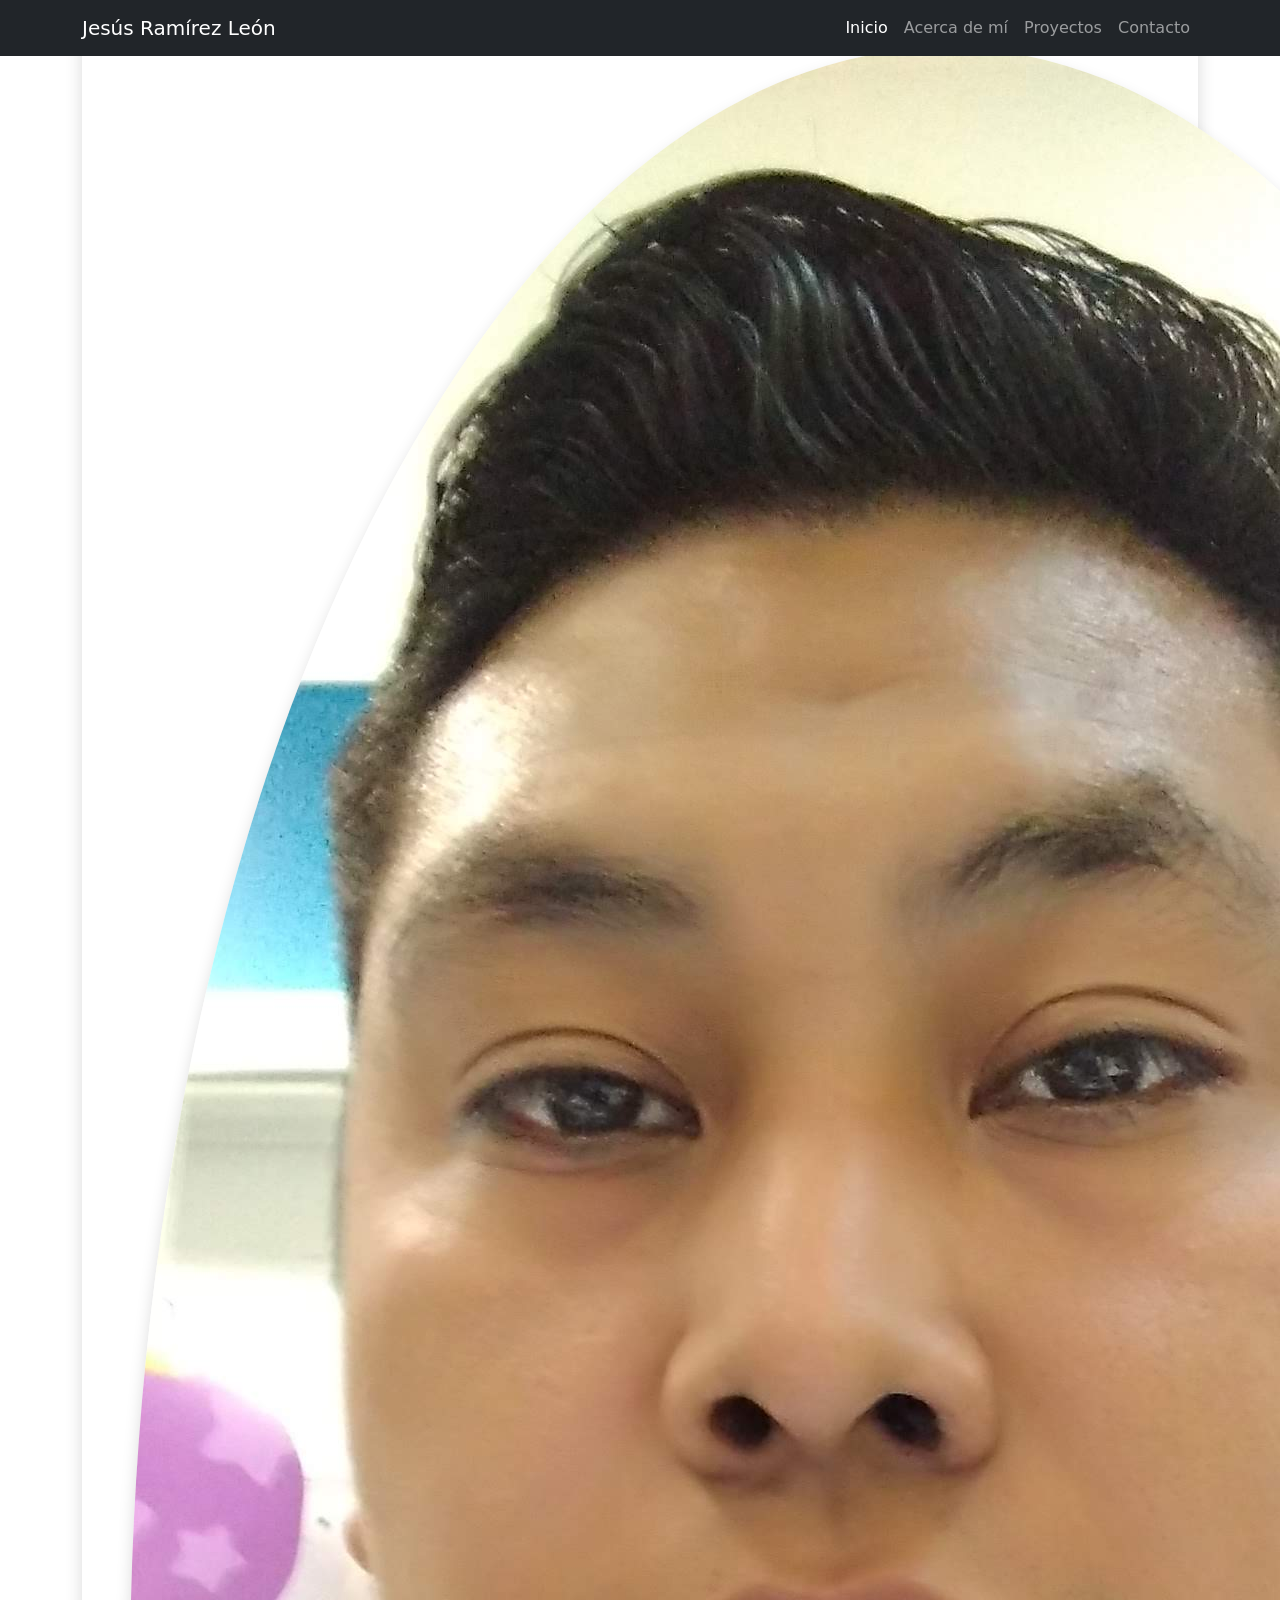
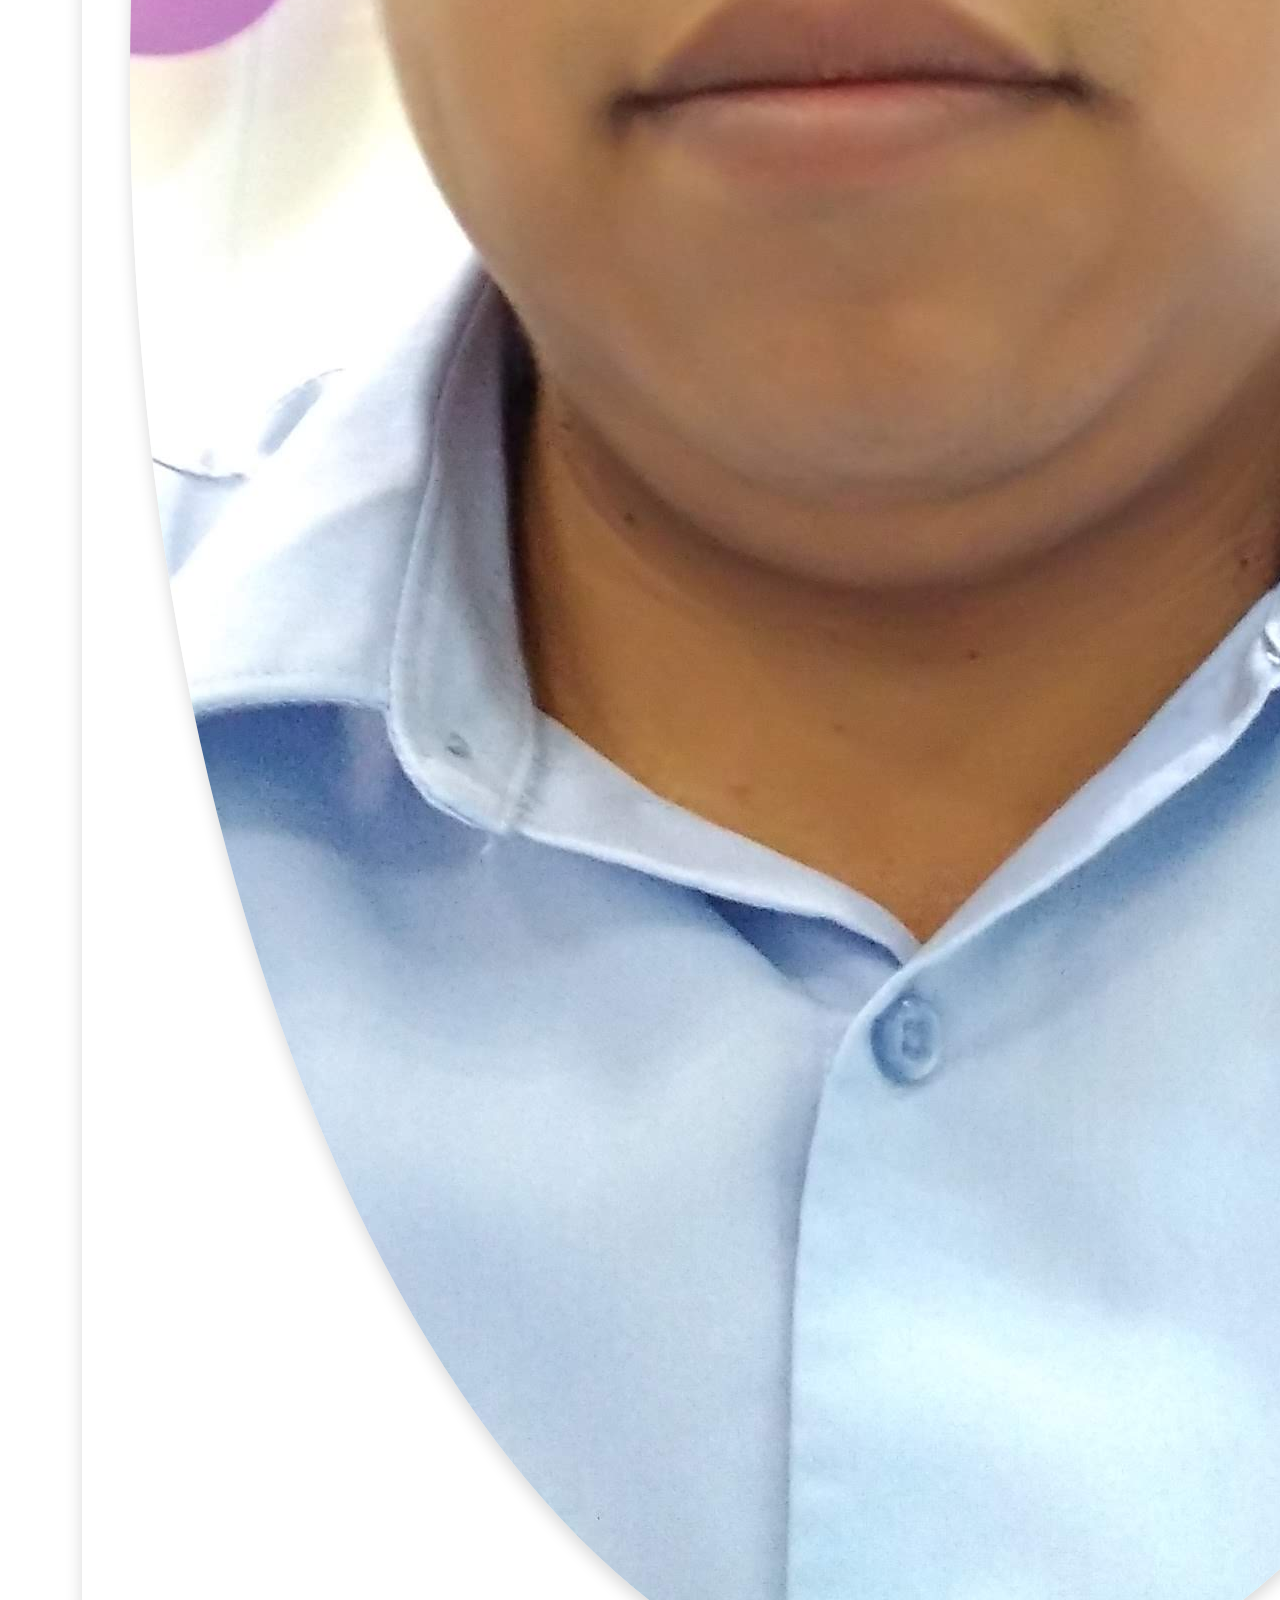
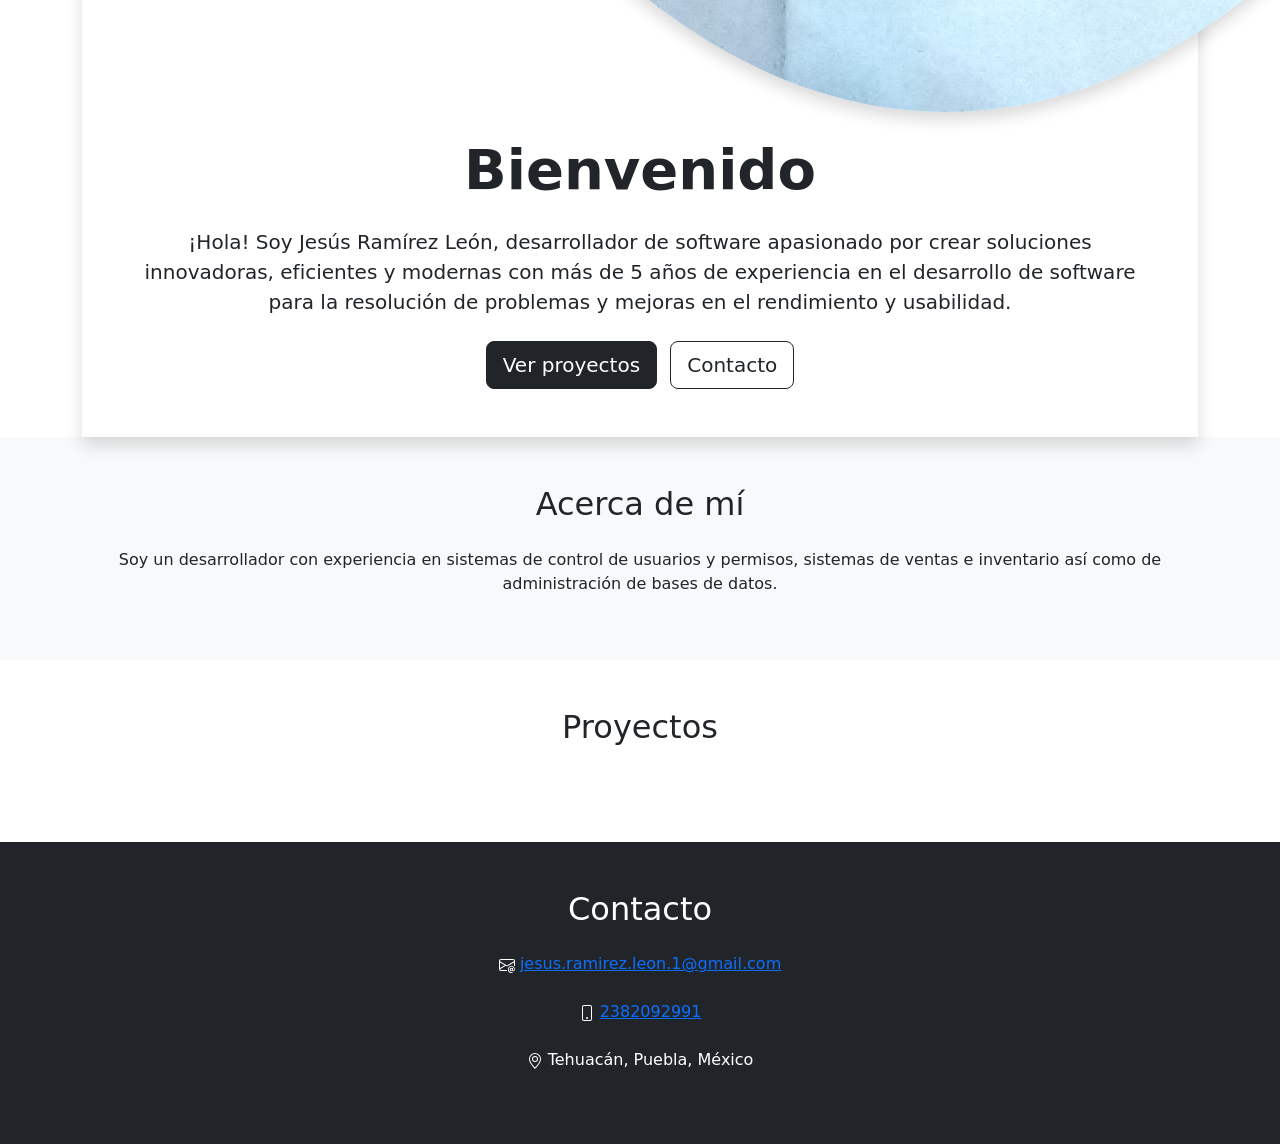
==== index.html @ bf827037 "cambio de usuario" ====
<!DOCTYPE html>
<html lang="es">

<head>
    <meta charset="UTF-8">
    <meta name="viewport" content="width=device-width, initial-scale=1.0">

    <title>Jesús Ramírez León | Desarrollador de software</title>
    <meta name="description"
          content="Portafolio de Jesús Ramírez León, desarrollador de software con más de 5 años de experiencia en sistemas web, bases de datos, ventas e inventario. Tehuacán, Puebla.">
    <meta name="author" content="Jesús Ramírez León">
    <meta name="robots" content="index, follow">
    <link rel="canonical" href="https://JesusRLdev.github.io/">

    <meta property="og:type" content="website">
    <meta property="og:title" content="Jesús Ramírez León | Desarrollador de software">
    <meta property="og:description"
          content="Desarrollador de software apasionado por crear soluciones innovadoras, eficientes y modernas. Conoce mis proyectos y experiencia.">
    <meta property="og:url" content="https://JesusRLdev.github.io/">
    <meta property="og:image" content="https://JesusRLdev.github.io/img/perfil.jpg">
    <meta property="og:locale" content="es_MX">

    <meta name="twitter:card" content="summary">
    <meta name="twitter:title" content="Jesús Ramírez León | Desarrollador de software">
    <meta name="twitter:description"
          content="Portafolio profesional con proyectos en JavaScript, Node.js, Java, MariaDB y más.">

    <script type="application/ld+json">
    {
        "@context": "https://schema.org",
        "@type": "Person",
        "name": "Jesús Ramírez León",
        "jobTitle": "Desarrollador de software",
        "url": "https://JesusRLdev.github.io/",
        "email": "jesus.ramirez.leon.1@gmail.com",
        "address": {
            "@type": "PostalAddress",
            "addressLocality": "Tehuacán",
            "addressRegion": "Puebla",
            "addressCountry": "MX"
        }
    }
    </script>

    <!-- Bootstrap -->
    <link href="https://cdn.jsdelivr.net/npm/bootstrap@5.3.8/dist/css/bootstrap.min.css"
          rel="stylesheet">
    <link rel="stylesheet" href="css/style.css">

    <script src="https://cdn.jsdelivr.net/npm/bootstrap@5.3.8/dist/js/bootstrap.bundle.min.js"></script>
    <script type="module" src="./js/Proyectos.js"></script>
    <script type="module" src="./js/index.js"></script>
</head>

<body>

    <!-- Navbar -->
    <nav class="navbar navbar-expand-lg navbar-dark bg-dark fixed-top">

        <div class="container">

            <a class="navbar-brand" href="#">
                Jesús Ramírez León
            </a>

            <button class="navbar-toggler"
                    type="button"
                    data-bs-toggle="collapse"
                    data-bs-target="#navbarNav">

                <span class="navbar-toggler-icon"></span>
            </button>

            <div class="collapse navbar-collapse" id="navbarNav">

                <ul class="navbar-nav ms-auto">

                    <li class="nav-item">
                        <a class="nav-link active" href="#inicio">
                            Inicio
                        </a>
                    </li>

                    <li class="nav-item">
                        <a class="nav-link" href="#acerca">
                            Acerca de mí
                        </a>
                    </li>

                    <li class="nav-item">
                        <a class="nav-link" href="#proyectos">
                            Proyectos
                        </a>
                    </li>

                    <li class="nav-item">
                        <a class="nav-link" href="#contacto">
                            Contacto
                        </a>
                    </li>

                </ul>

            </div>

        </div>

    </nav>

    <!-- Inicio -->
    <section id="inicio"
             class="d-flex align-items-center">

        <div class="container">

            <div class="contenido-principal p-5 shadow text-center">

                <!-- Imagen de perfil -->
                <img src="img/perfil.jpg"
                     alt="Foto de Jesús Ramírez León"
                     class="rounded-circle shadow mb-4 perfil-img d-block mx-auto">

                <h1 class="display-4 fw-bold">
                    Bienvenido
                </h1>

                <p class="lead mt-4">
                    ¡Hola! Soy Jesús Ramírez León,
                    desarrollador de software apasionado
                    por crear soluciones innovadoras,
                    eficientes y modernas con más de 5 años de experiencia
                    en el desarrollo de software para la resolución de problemas
                    y mejoras en el rendimiento y usabilidad.
                </p>

                <div class="mt-4">

                    <a href="#proyectos"
                       class="btn btn-dark btn-lg me-2">
                        Ver proyectos
                    </a>

                    <a href="#contacto"
                       class="btn btn-outline-dark btn-lg">
                        Contacto
                    </a>

                </div>

            </div>

        </div>

    </section>

    <!-- Acerca de mí -->
    <section id="acerca" class="py-5 bg-light">

        <div class="container">

            <h2 class="text-center mb-4">
                Acerca de mí
            </h2>

            <p class="text-center">
                Soy un desarrollador con experiencia
                en sistemas de control de usuarios y permisos,
                sistemas de ventas e inventario
                así como de administración de bases de datos.
            </p>

        </div>

    </section>

    <!-- Proyectos -->
    <section id="proyectos" class="py-5">

        <div class="container">

            <h2 class="text-center mb-5">
                Proyectos
            </h2>

            <div class="row" id="listaProyectos">
            </div>

        </div>

    </section>

    <!-- Contacto -->
    <section id="contacto"
             class="py-5 bg-dark text-white">

        <div class="container text-center">

            <h2 class="mb-4">
                Contacto
            </h2>

            <div class="mb-4">
                <svg xmlns="http://www.w3.org/2000/svg" width="16" height="16" fill="currentColor" class="bi bi-envelope-at" viewBox="0 0 16 16">
                    <path d="M2 2a2 2 0 0 0-2 2v8.01A2 2 0 0 0 2 14h5.5a.5.5 0 0 0 0-1H2a1 1 0 0 1-.966-.741l5.64-3.471L8 9.583l7-4.2V8.5a.5.5 0 0 0 1 0V4a2 2 0 0 0-2-2zm3.708 6.208L1 11.105V5.383zM1 4.217V4a1 1 0 0 1 1-1h12a1 1 0 0 1 1 1v.217l-7 4.2z"/>
                    <path d="M14.247 14.269c1.01 0 1.587-.857 1.587-2.025v-.21C15.834 10.43 14.64 9 12.52 9h-.035C10.42 9 9 10.36 9 12.432v.214C9 14.82 10.438 16 12.358 16h.044c.594 0 1.018-.074 1.237-.175v-.73c-.245.11-.673.18-1.18.18h-.044c-1.334 0-2.571-.788-2.571-2.655v-.157c0-1.657 1.058-2.724 2.64-2.724h.04c1.535 0 2.484 1.05 2.484 2.326v.118c0 .975-.324 1.39-.639 1.39-.232 0-.41-.148-.41-.42v-2.19h-.906v.569h-.03c-.084-.298-.368-.63-.954-.63-.778 0-1.259.555-1.259 1.4v.528c0 .892.49 1.434 1.26 1.434.471 0 .896-.227 1.014-.643h.043c.118.42.617.648 1.12.648m-2.453-1.588v-.227c0-.546.227-.791.573-.791.297 0 .572.192.572.708v.367c0 .573-.253.744-.564.744-.354 0-.581-.215-.581-.8Z"/>
                </svg> <a href="mailto:jesus.ramirez.leon.1@gmail.com">jesus.ramirez.leon.1@gmail.com</a>
            </div>

            <div class="mb-4">            
                <svg xmlns="http://www.w3.org/2000/svg" width="16" height="16" fill="currentColor" class="bi bi-phone" viewBox="0 0 16 16">
                    <path d="M11 1a1 1 0 0 1 1 1v12a1 1 0 0 1-1 1H5a1 1 0 0 1-1-1V2a1 1 0 0 1 1-1zM5 0a2 2 0 0 0-2 2v12a2 2 0 0 0 2 2h6a2 2 0 0 0 2-2V2a2 2 0 0 0-2-2z"/>
                    <path d="M8 14a1 1 0 1 0 0-2 1 1 0 0 0 0 2"/>
                </svg> <a href="https://wa.me/qr/3GSEZBKUOVZTL1">2382092991</a>
            </div>

            <div class="mb-4">
                <svg xmlns="http://www.w3.org/2000/svg" width="16" height="16" fill="currentColor" class="bi bi-geo-alt" viewBox="0 0 16 16">
                    <path d="M12.166 8.94c-.524 1.062-1.234 2.12-1.96 3.07A32 32 0 0 1 8 14.58a32 32 0 0 1-2.206-2.57c-.726-.95-1.436-2.008-1.96-3.07C3.304 7.867 3 6.862 3 6a5 5 0 0 1 10 0c0 .862-.305 1.867-.834 2.94M8 16s6-5.686 6-10A6 6 0 0 0 2 6c0 4.314 6 10 6 10"/>
                    <path d="M8 8a2 2 0 1 1 0-4 2 2 0 0 1 0 4m0 1a3 3 0 1 0 0-6 3 3 0 0 0 0 6"/>
                </svg> Tehuacán, Puebla, México
            </div>

        </div>

    </section>

</body>

</html>
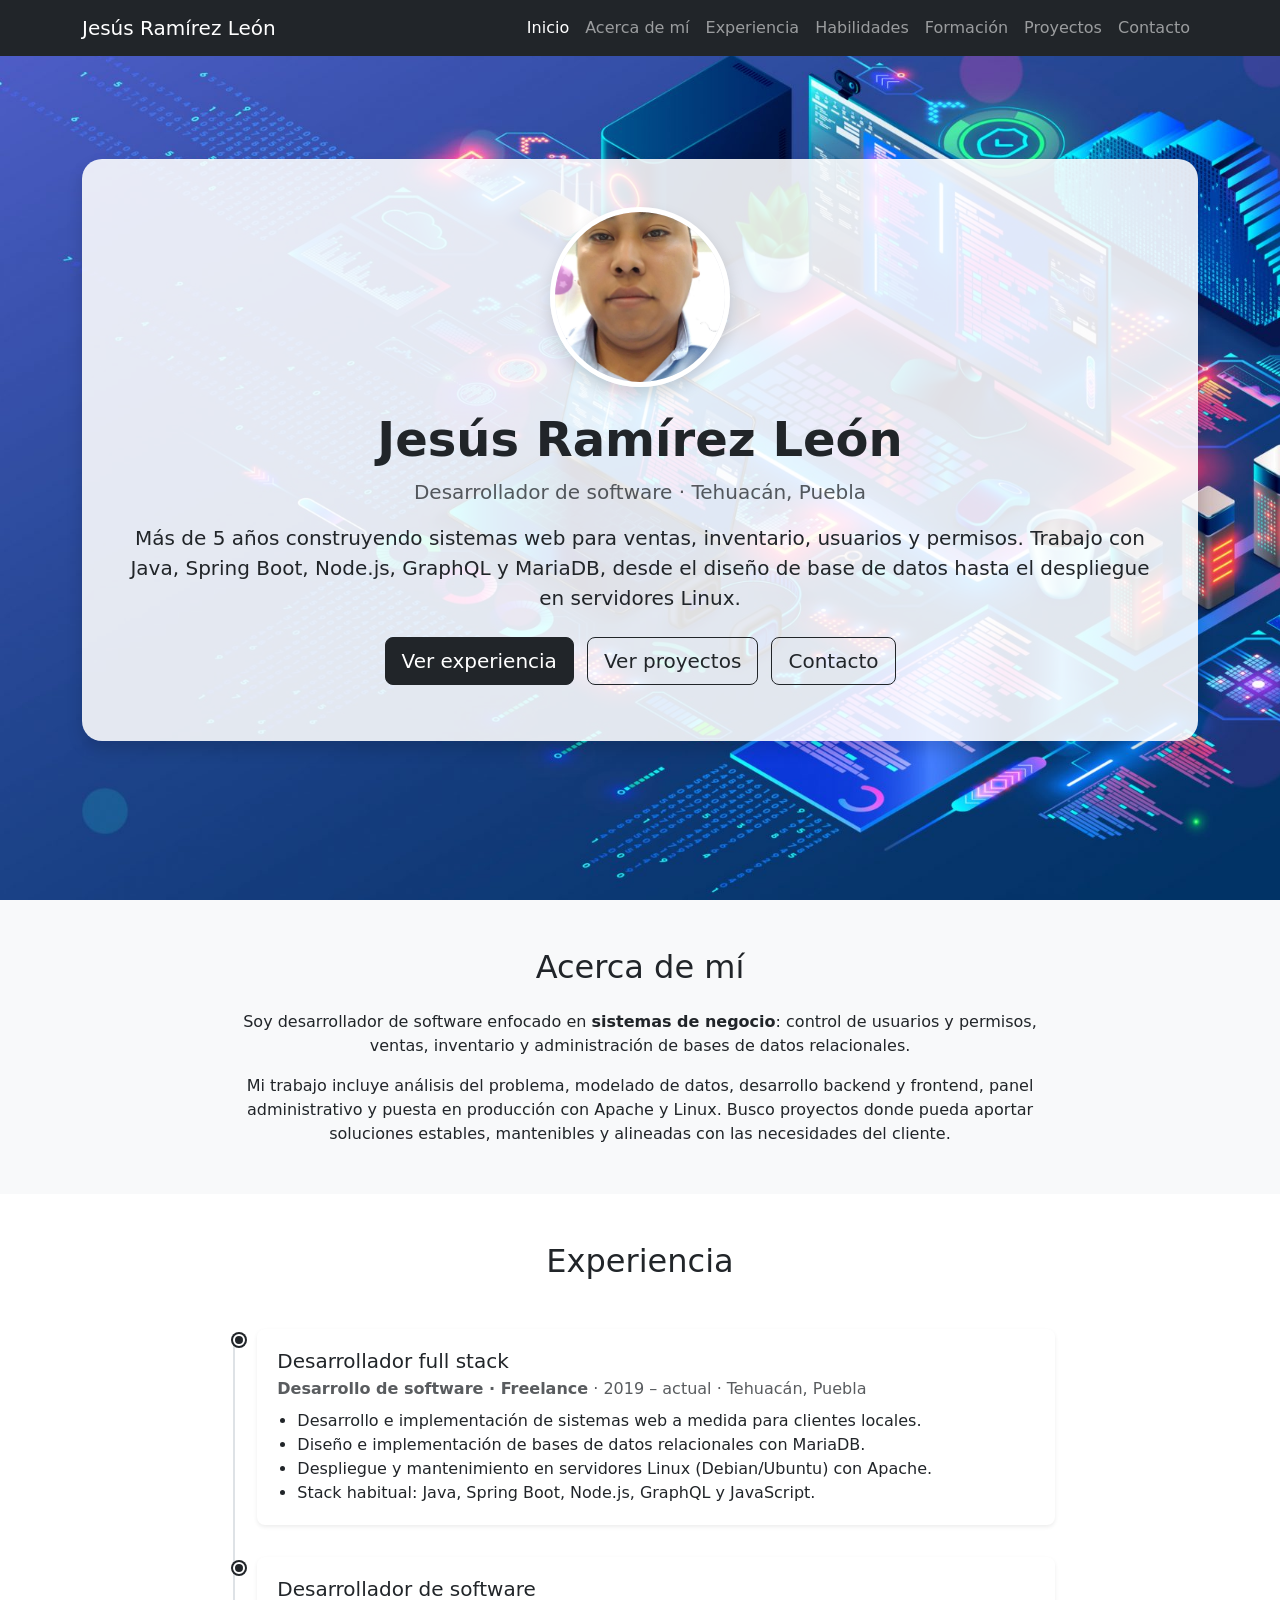
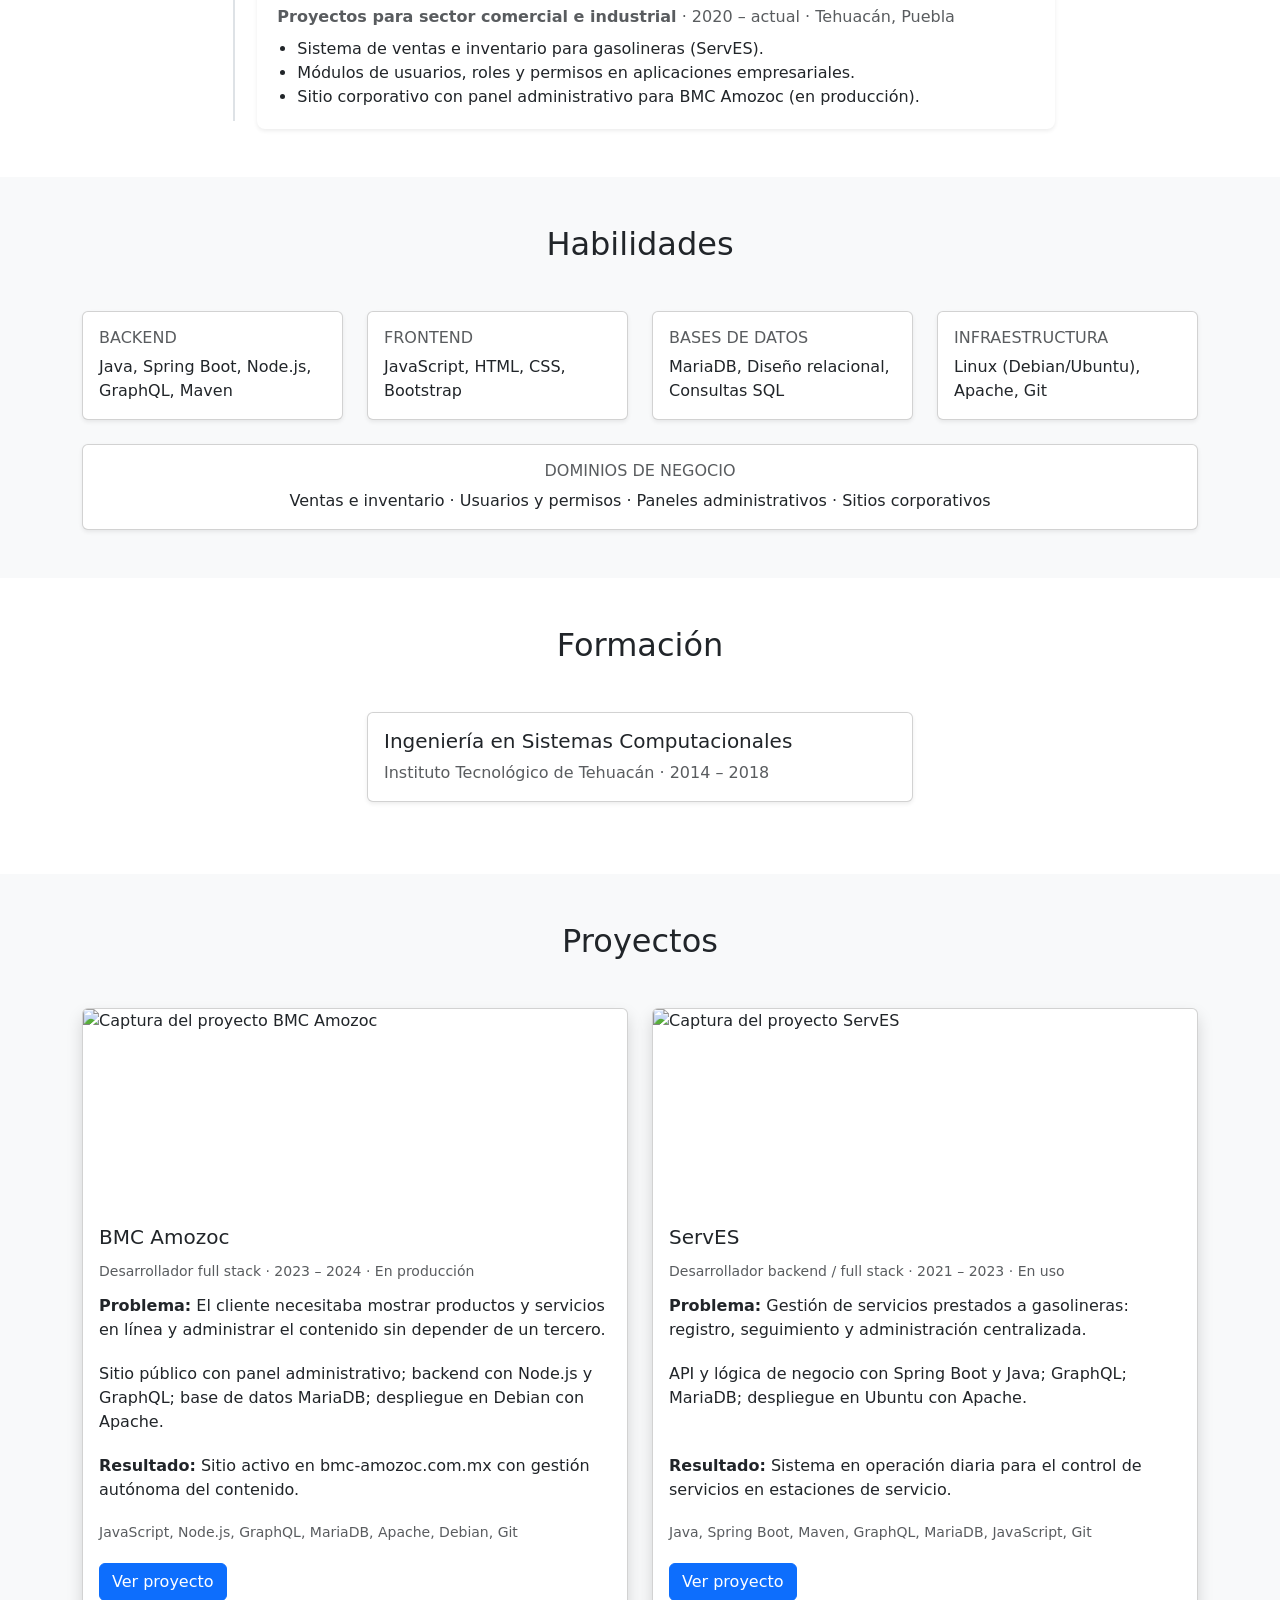
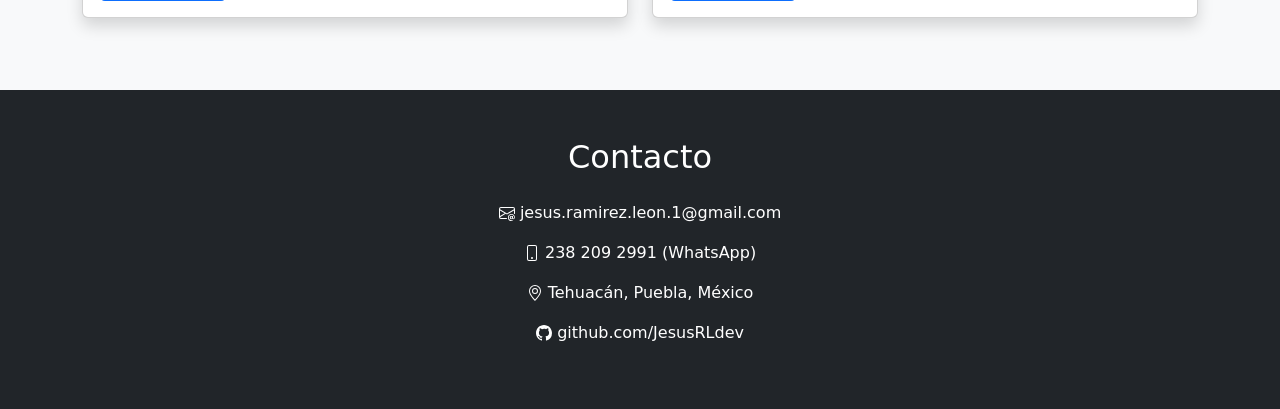
==== commit 9188aae1: "Mejora el portafolio para mostrar trayectoria profesional con experiencia, habilidades y proyectos d" ====
--- a/index.html
+++ b/index.html
@@ -7,7 +7,7 @@
 
     <title>Jesús Ramírez León | Desarrollador de software</title>
     <meta name="description"
-          content="Portafolio de Jesús Ramírez León, desarrollador de software con más de 5 años de experiencia en sistemas web, bases de datos, ventas e inventario. Tehuacán, Puebla.">
+          content="Jesús Ramírez León, desarrollador de software con más de 5 años de experiencia en sistemas web, ventas, inventario y bases de datos. Java, Spring Boot, Node.js, GraphQL y MariaDB. Tehuacán, Puebla.">
     <meta name="author" content="Jesús Ramírez León">
     <meta name="robots" content="index, follow">
     <link rel="canonical" href="https://JesusRLdev.github.io/">
@@ -15,7 +15,7 @@
     <meta property="og:type" content="website">
     <meta property="og:title" content="Jesús Ramírez León | Desarrollador de software">
     <meta property="og:description"
-          content="Desarrollador de software apasionado por crear soluciones innovadoras, eficientes y modernas. Conoce mis proyectos y experiencia.">
+          content="Más de 5 años construyendo sistemas web para ventas, inventario y permisos. Proyectos en producción con Java, Node.js y MariaDB.">
     <meta property="og:url" content="https://JesusRLdev.github.io/">
     <meta property="og:image" content="https://JesusRLdev.github.io/img/perfil.jpg">
     <meta property="og:locale" content="es_MX">
@@ -23,7 +23,7 @@
     <meta name="twitter:card" content="summary">
     <meta name="twitter:title" content="Jesús Ramírez León | Desarrollador de software">
     <meta name="twitter:description"
-          content="Portafolio profesional con proyectos en JavaScript, Node.js, Java, MariaDB y más.">
+          content="Portafolio profesional: experiencia, proyectos en producción y stack Java, Spring Boot, Node.js, GraphQL y MariaDB.">
 
     <script type="application/ld+json">
     {
@@ -33,6 +33,19 @@
         "jobTitle": "Desarrollador de software",
         "url": "https://JesusRLdev.github.io/",
         "email": "jesus.ramirez.leon.1@gmail.com",
+        "sameAs": [
+            "https://github.com/JesusRLdev"
+        ],
+        "knowsAbout": [
+            "Java",
+            "Spring Boot",
+            "Node.js",
+            "GraphQL",
+            "MariaDB",
+            "JavaScript",
+            "Linux",
+            "Apache"
+        ],
         "address": {
             "@type": "PostalAddress",
             "addressLocality": "Tehuacán",
@@ -42,7 +55,6 @@
     }
     </script>
 
-    <!-- Bootstrap -->
     <link href="https://cdn.jsdelivr.net/npm/bootstrap@5.3.8/dist/css/bootstrap.min.css"
           rel="stylesheet">
     <link rel="stylesheet" href="css/style.css">
@@ -54,12 +66,11 @@
 
 <body>
 
-    <!-- Navbar -->
     <nav class="navbar navbar-expand-lg navbar-dark bg-dark fixed-top">
 
         <div class="container">
 
-            <a class="navbar-brand" href="#">
+            <a class="navbar-brand" href="#inicio">
                 Jesús Ramírez León
             </a>
 
@@ -67,7 +78,6 @@
                     type="button"
                     data-bs-toggle="collapse"
                     data-bs-target="#navbarNav">
-
                 <span class="navbar-toggler-icon"></span>
             </button>
 
@@ -76,27 +86,31 @@
                 <ul class="navbar-nav ms-auto">
 
                     <li class="nav-item">
-                        <a class="nav-link active" href="#inicio">
-                            Inicio
-                        </a>
-                    </li>
-
-                    <li class="nav-item">
-                        <a class="nav-link" href="#acerca">
-                            Acerca de mí
-                        </a>
-                    </li>
-
-                    <li class="nav-item">
-                        <a class="nav-link" href="#proyectos">
-                            Proyectos
-                        </a>
-                    </li>
-
-                    <li class="nav-item">
-                        <a class="nav-link" href="#contacto">
-                            Contacto
-                        </a>
+                        <a class="nav-link active" href="#inicio">Inicio</a>
+                    </li>
+
+                    <li class="nav-item">
+                        <a class="nav-link" href="#acerca">Acerca de mí</a>
+                    </li>
+
+                    <li class="nav-item">
+                        <a class="nav-link" href="#experiencia">Experiencia</a>
+                    </li>
+
+                    <li class="nav-item">
+                        <a class="nav-link" href="#habilidades">Habilidades</a>
+                    </li>
+
+                    <li class="nav-item">
+                        <a class="nav-link" href="#formacion">Formación</a>
+                    </li>
+
+                    <li class="nav-item">
+                        <a class="nav-link" href="#proyectos">Proyectos</a>
+                    </li>
+
+                    <li class="nav-item">
+                        <a class="nav-link" href="#contacto">Contacto</a>
                     </li>
 
                 </ul>
@@ -107,41 +121,42 @@
 
     </nav>
 
-    <!-- Inicio -->
-    <section id="inicio"
-             class="d-flex align-items-center">
+    <section id="inicio" class="d-flex align-items-center">
 
         <div class="container">
 
             <div class="contenido-principal p-5 shadow text-center">
 
-                <!-- Imagen de perfil -->
                 <img src="img/perfil.jpg"
                      alt="Foto de Jesús Ramírez León"
                      class="rounded-circle shadow mb-4 perfil-img d-block mx-auto">
 
-                <h1 class="display-4 fw-bold">
-                    Bienvenido
+                <h1 class="display-5 fw-bold">
+                    Jesús Ramírez León
                 </h1>
 
-                <p class="lead mt-4">
-                    ¡Hola! Soy Jesús Ramírez León,
-                    desarrollador de software apasionado
-                    por crear soluciones innovadoras,
-                    eficientes y modernas con más de 5 años de experiencia
-                    en el desarrollo de software para la resolución de problemas
-                    y mejoras en el rendimiento y usabilidad.
+                <p class="lead text-muted mb-3">
+                    Desarrollador de software · Tehuacán, Puebla
                 </p>
 
+                <p class="lead mt-3">
+                    Más de 5 años construyendo sistemas web para ventas, inventario,
+                    usuarios y permisos. Trabajo con <strong>Java, Spring Boot, Node.js,
+                    GraphQL y MariaDB</strong>, desde el diseño de base de datos hasta
+                    el despliegue en servidores Linux.
+                </p>
+
                 <div class="mt-4">
 
-                    <a href="#proyectos"
-                       class="btn btn-dark btn-lg me-2">
+                    <a href="#experiencia" class="btn btn-dark btn-lg me-2 mb-2">
+                        Ver experiencia
+                    </a>
+
+                    <a href="#proyectos" class="btn btn-outline-dark btn-lg me-2 mb-2">
                         Ver proyectos
                     </a>
 
-                    <a href="#contacto"
-                       class="btn btn-outline-dark btn-lg">
+                    <a href="#contacto" class="btn btn-outline-dark btn-lg mb-2">
                         Contacto
                     </a>
 
@@ -153,71 +168,112 @@
 
     </section>
 
-    <!-- Acerca de mí -->
     <section id="acerca" class="py-5 bg-light">
 
-        <div class="container">
-
-            <h2 class="text-center mb-4">
-                Acerca de mí
-            </h2>
+        <div class="container col-lg-8">
+
+            <h2 class="text-center mb-4">Acerca de mí</h2>
 
             <p class="text-center">
-                Soy un desarrollador con experiencia
-                en sistemas de control de usuarios y permisos,
-                sistemas de ventas e inventario
-                así como de administración de bases de datos.
+                Soy desarrollador de software enfocado en <strong>sistemas de negocio</strong>:
+                control de usuarios y permisos, ventas, inventario y administración de
+                bases de datos relacionales.
             </p>
 
-        </div>
-
-    </section>
-
-    <!-- Proyectos -->
-    <section id="proyectos" class="py-5">
-
-        <div class="container">
-
-            <h2 class="text-center mb-5">
-                Proyectos
-            </h2>
-
-            <div class="row" id="listaProyectos">
-            </div>
-
-        </div>
-
-    </section>
-
-    <!-- Contacto -->
-    <section id="contacto"
-             class="py-5 bg-dark text-white">
-
-        <div class="container text-center">
-
-            <h2 class="mb-4">
-                Contacto
-            </h2>
-
-            <div class="mb-4">
+            <p class="text-center mb-0">
+                Mi trabajo incluye análisis del problema, modelado de datos,
+                desarrollo backend y frontend, panel administrativo y puesta en
+                producción con Apache y Linux. Busco proyectos donde pueda aportar
+                soluciones estables, mantenibles y alineadas con las necesidades del cliente.
+            </p>
+
+        </div>
+
+    </section>
+
+    <section id="experiencia" class="py-5">
+
+        <div class="container col-lg-8">
+
+            <h2 class="text-center mb-5">Experiencia</h2>
+
+            <div class="timeline" id="listaExperiencia"></div>
+
+        </div>
+
+    </section>
+
+    <section id="habilidades" class="py-5 bg-light">
+
+        <div class="container">
+
+            <h2 class="text-center mb-5">Habilidades</h2>
+
+            <div class="row" id="listaHabilidades"></div>
+
+        </div>
+
+    </section>
+
+    <section id="formacion" class="py-5">
+
+        <div class="container">
+
+            <h2 class="text-center mb-5">Formación</h2>
+
+            <div class="row justify-content-center" id="listaFormacion"></div>
+
+        </div>
+
+    </section>
+
+    <section id="proyectos" class="py-5 bg-light">
+
+        <div class="container">
+
+            <h2 class="text-center mb-5">Proyectos</h2>
+
+            <div class="row" id="listaProyectos"></div>
+
+        </div>
+
+    </section>
+
+    <section id="contacto" class="py-5 bg-dark text-white">
+
+        <div class="container text-center contacto-enlaces">
+
+            <h2 class="mb-4">Contacto</h2>
+
+            <div class="mb-3">
                 <svg xmlns="http://www.w3.org/2000/svg" width="16" height="16" fill="currentColor" class="bi bi-envelope-at" viewBox="0 0 16 16">
                     <path d="M2 2a2 2 0 0 0-2 2v8.01A2 2 0 0 0 2 14h5.5a.5.5 0 0 0 0-1H2a1 1 0 0 1-.966-.741l5.64-3.471L8 9.583l7-4.2V8.5a.5.5 0 0 0 1 0V4a2 2 0 0 0-2-2zm3.708 6.208L1 11.105V5.383zM1 4.217V4a1 1 0 0 1 1-1h12a1 1 0 0 1 1 1v.217l-7 4.2z"/>
                     <path d="M14.247 14.269c1.01 0 1.587-.857 1.587-2.025v-.21C15.834 10.43 14.64 9 12.52 9h-.035C10.42 9 9 10.36 9 12.432v.214C9 14.82 10.438 16 12.358 16h.044c.594 0 1.018-.074 1.237-.175v-.73c-.245.11-.673.18-1.18.18h-.044c-1.334 0-2.571-.788-2.571-2.655v-.157c0-1.657 1.058-2.724 2.64-2.724h.04c1.535 0 2.484 1.05 2.484 2.326v.118c0 .975-.324 1.39-.639 1.39-.232 0-.41-.148-.41-.42v-2.19h-.906v.569h-.03c-.084-.298-.368-.63-.954-.63-.778 0-1.259.555-1.259 1.4v.528c0 .892.49 1.434 1.26 1.434.471 0 .896-.227 1.014-.643h.043c.118.42.617.648 1.12.648m-2.453-1.588v-.227c0-.546.227-.791.573-.791.297 0 .572.192.572.708v.367c0 .573-.253.744-.564.744-.354 0-.581-.215-.581-.8Z"/>
-                </svg> <a href="mailto:jesus.ramirez.leon.1@gmail.com">jesus.ramirez.leon.1@gmail.com</a>
-            </div>
-
-            <div class="mb-4">            
+                </svg>
+                <a href="mailto:jesus.ramirez.leon.1@gmail.com">jesus.ramirez.leon.1@gmail.com</a>
+            </div>
+
+            <div class="mb-3">
                 <svg xmlns="http://www.w3.org/2000/svg" width="16" height="16" fill="currentColor" class="bi bi-phone" viewBox="0 0 16 16">
                     <path d="M11 1a1 1 0 0 1 1 1v12a1 1 0 0 1-1 1H5a1 1 0 0 1-1-1V2a1 1 0 0 1 1-1zM5 0a2 2 0 0 0-2 2v12a2 2 0 0 0 2 2h6a2 2 0 0 0 2-2V2a2 2 0 0 0-2-2z"/>
                     <path d="M8 14a1 1 0 1 0 0-2 1 1 0 0 0 0 2"/>
-                </svg> <a href="https://wa.me/qr/3GSEZBKUOVZTL1">2382092991</a>
-            </div>
-
-            <div class="mb-4">
+                </svg>
+                <a href="https://wa.me/qr/3GSEZBKUOVZTL1">238 209 2991 (WhatsApp)</a>
+            </div>
+
+            <div class="mb-3">
                 <svg xmlns="http://www.w3.org/2000/svg" width="16" height="16" fill="currentColor" class="bi bi-geo-alt" viewBox="0 0 16 16">
                     <path d="M12.166 8.94c-.524 1.062-1.234 2.12-1.96 3.07A32 32 0 0 1 8 14.58a32 32 0 0 1-2.206-2.57c-.726-.95-1.436-2.008-1.96-3.07C3.304 7.867 3 6.862 3 6a5 5 0 0 1 10 0c0 .862-.305 1.867-.834 2.94M8 16s6-5.686 6-10A6 6 0 0 0 2 6c0 4.314 6 10 6 10"/>
                     <path d="M8 8a2 2 0 1 1 0-4 2 2 0 0 1 0 4m0 1a3 3 0 1 0 0-6 3 3 0 0 0 0 6"/>
-                </svg> Tehuacán, Puebla, México
+                </svg>
+                Tehuacán, Puebla, México
+            </div>
+
+            <div class="mb-3">
+                <svg xmlns="http://www.w3.org/2000/svg" width="16" height="16" fill="currentColor" class="bi bi-github" viewBox="0 0 16 16">
+                    <path d="M8 0C3.58 0 0 3.58 0 8c0 3.54 2.29 6.53 5.47 7.59.4.07.55-.17.55-.38 0-.19-.01-.82-.01-1.49-2.01.37-2.53-.49-2.69-.94-.09-.23-.48-.94-.82-1.13-.28-.15-.68-.52-.01-.53.63-.01 1.08.58 1.23.82.72 1.21 1.87.87 2.33.66.07-.52.28-.87.51-1.07-1.78-.2-3.64-.89-3.64-3.95 0-.87.31-1.59.82-2.15-.08-.2-.36-1.02.08-2.12 0 0 .67-.21 2.18.82a7.52 7.52 0 0 1 2-.27c.68 0 1.36.09 2 .27 1.51-1.04 2.18-.82 2.18-.82.44 1.1.16 1.92.08 2.12.51.56.82 1.27.82 2.15 0 3.07-1.87 3.75-3.65 3.95.29.25.54.73.54 1.48 0 1.07-.01 1.93-.01 2.2 0 .21.15.46.55.38A8.01 8.01 0 0 0 16 8c0-4.42-3.58-8-8-8"/>
+                </svg>
+                <a href="https://github.com/JesusRLdev" target="_blank" rel="noopener noreferrer">github.com/JesusRLdev</a>
             </div>
 
         </div>
@@ -226,4 +282,4 @@
 
 </body>
 
-</html>+</html>
--- a/css/style.css
+++ b/css/style.css
@@ -0,0 +1,103 @@
+html {
+    scroll-behavior: smooth;
+}
+
+body {
+    margin: 0;
+    padding: 0;
+}
+
+#inicio {
+    background-image: url('../img/fondo.jpg');
+    background-size: cover;
+    background-position: center;
+    background-repeat: no-repeat;
+    min-height: 100vh;
+}
+
+.contenido-principal {
+    background-color: rgba(255, 255, 255, 0.88);
+    border-radius: 20px;
+}
+
+.perfil-img {
+    width: 180px;
+    height: 180px;
+    object-fit: cover;
+    border: 5px solid white;
+}
+
+.proyecto-card-img {
+    height: 200px;
+    object-fit: cover;
+}
+
+.proyecto-card .card-body {
+    gap: 0.25rem;
+}
+
+.timeline {
+    position: relative;
+    padding-left: 2rem;
+}
+
+.timeline::before {
+    content: '';
+    position: absolute;
+    left: 0.45rem;
+    top: 0.5rem;
+    bottom: 0.5rem;
+    width: 2px;
+    background-color: #dee2e6;
+}
+
+.timeline-item {
+    position: relative;
+    padding-bottom: 2rem;
+}
+
+.timeline-item:last-child {
+    padding-bottom: 0;
+}
+
+.timeline-marker {
+    position: absolute;
+    left: -1.55rem;
+    top: 0.35rem;
+    width: 12px;
+    height: 12px;
+    border-radius: 50%;
+    background-color: #212529;
+    border: 2px solid #fff;
+    box-shadow: 0 0 0 2px #212529;
+}
+
+.timeline-content {
+    background-color: #fff;
+    border-radius: 0.5rem;
+    padding: 1.25rem;
+    box-shadow: 0 0.125rem 0.25rem rgba(0, 0, 0, 0.075);
+}
+
+.timeline-content ul {
+    padding-left: 1.25rem;
+}
+
+.contacto-enlaces a {
+    color: #fff;
+    text-decoration: none;
+}
+
+.contacto-enlaces a:hover {
+    text-decoration: underline;
+}
+
+@media (max-width: 576px) {
+    .timeline {
+        padding-left: 1.5rem;
+    }
+
+    .timeline-marker {
+        left: -1.3rem;
+    }
+}
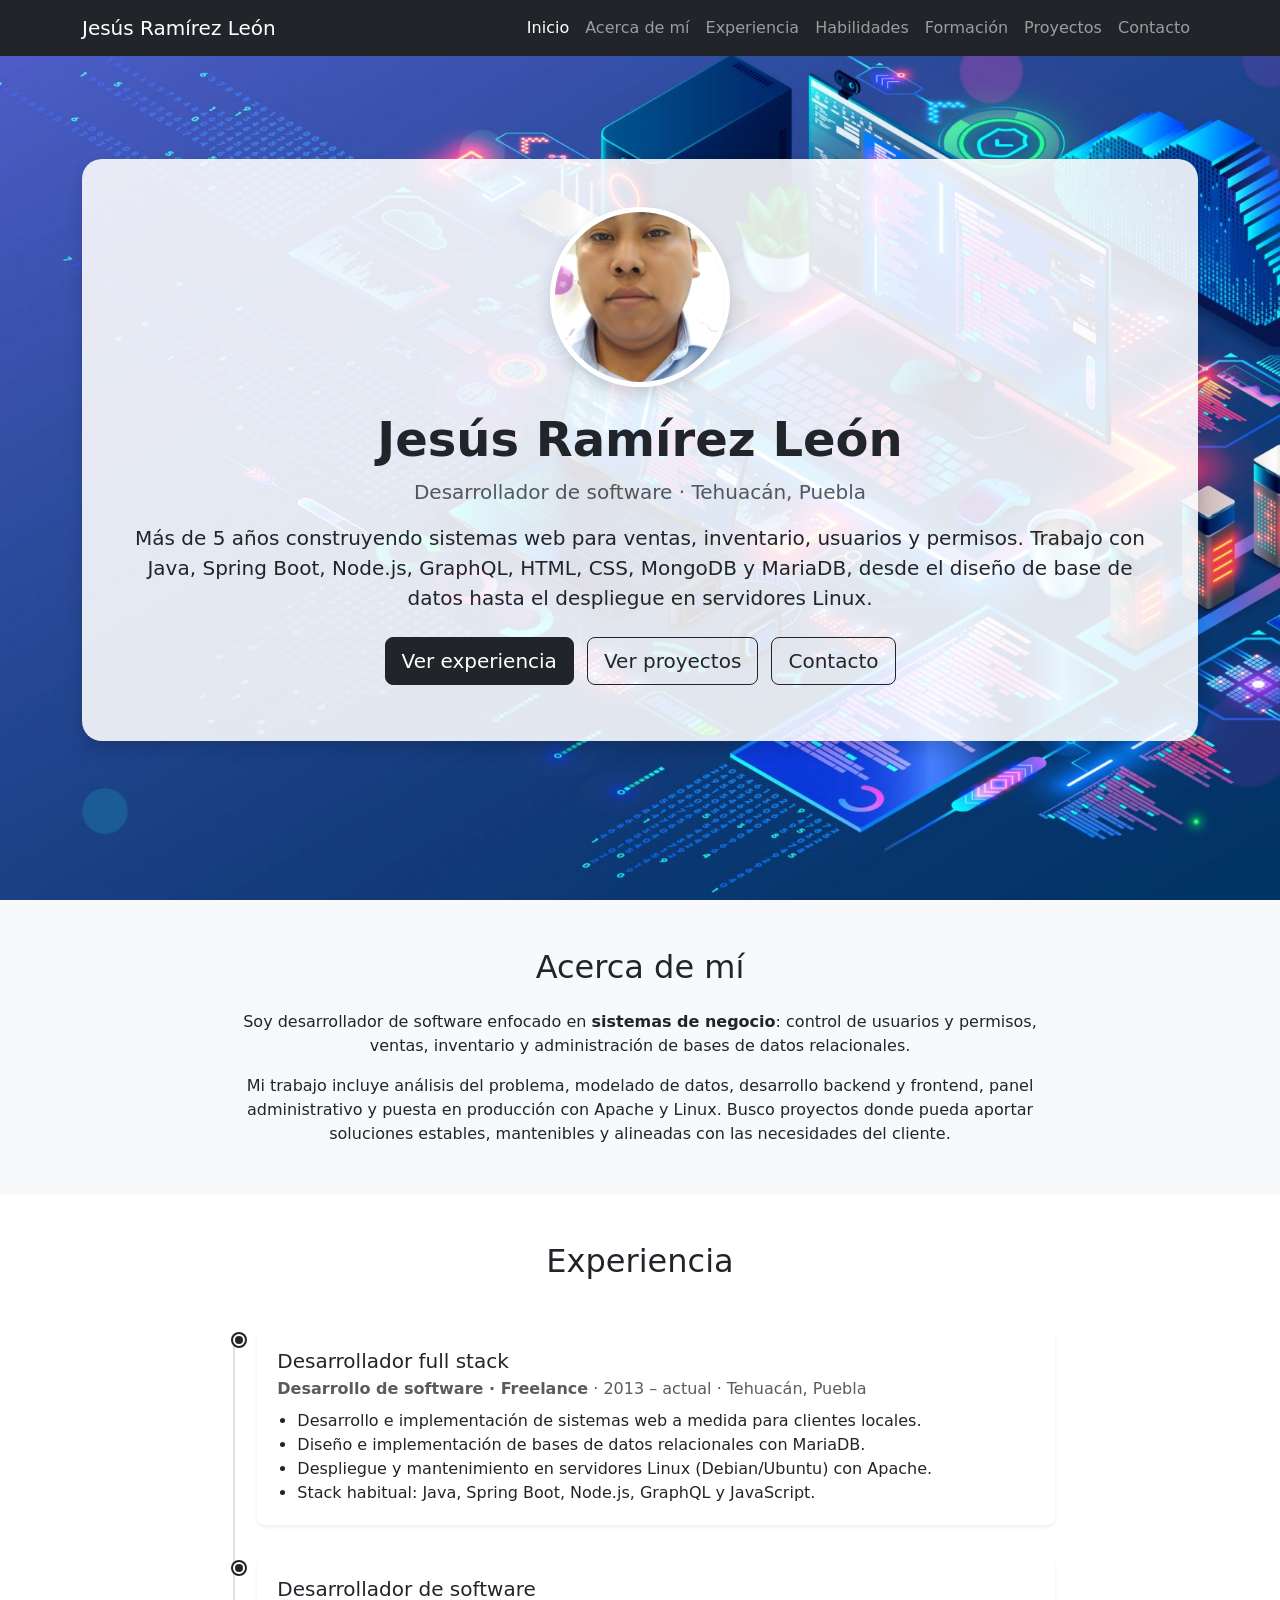
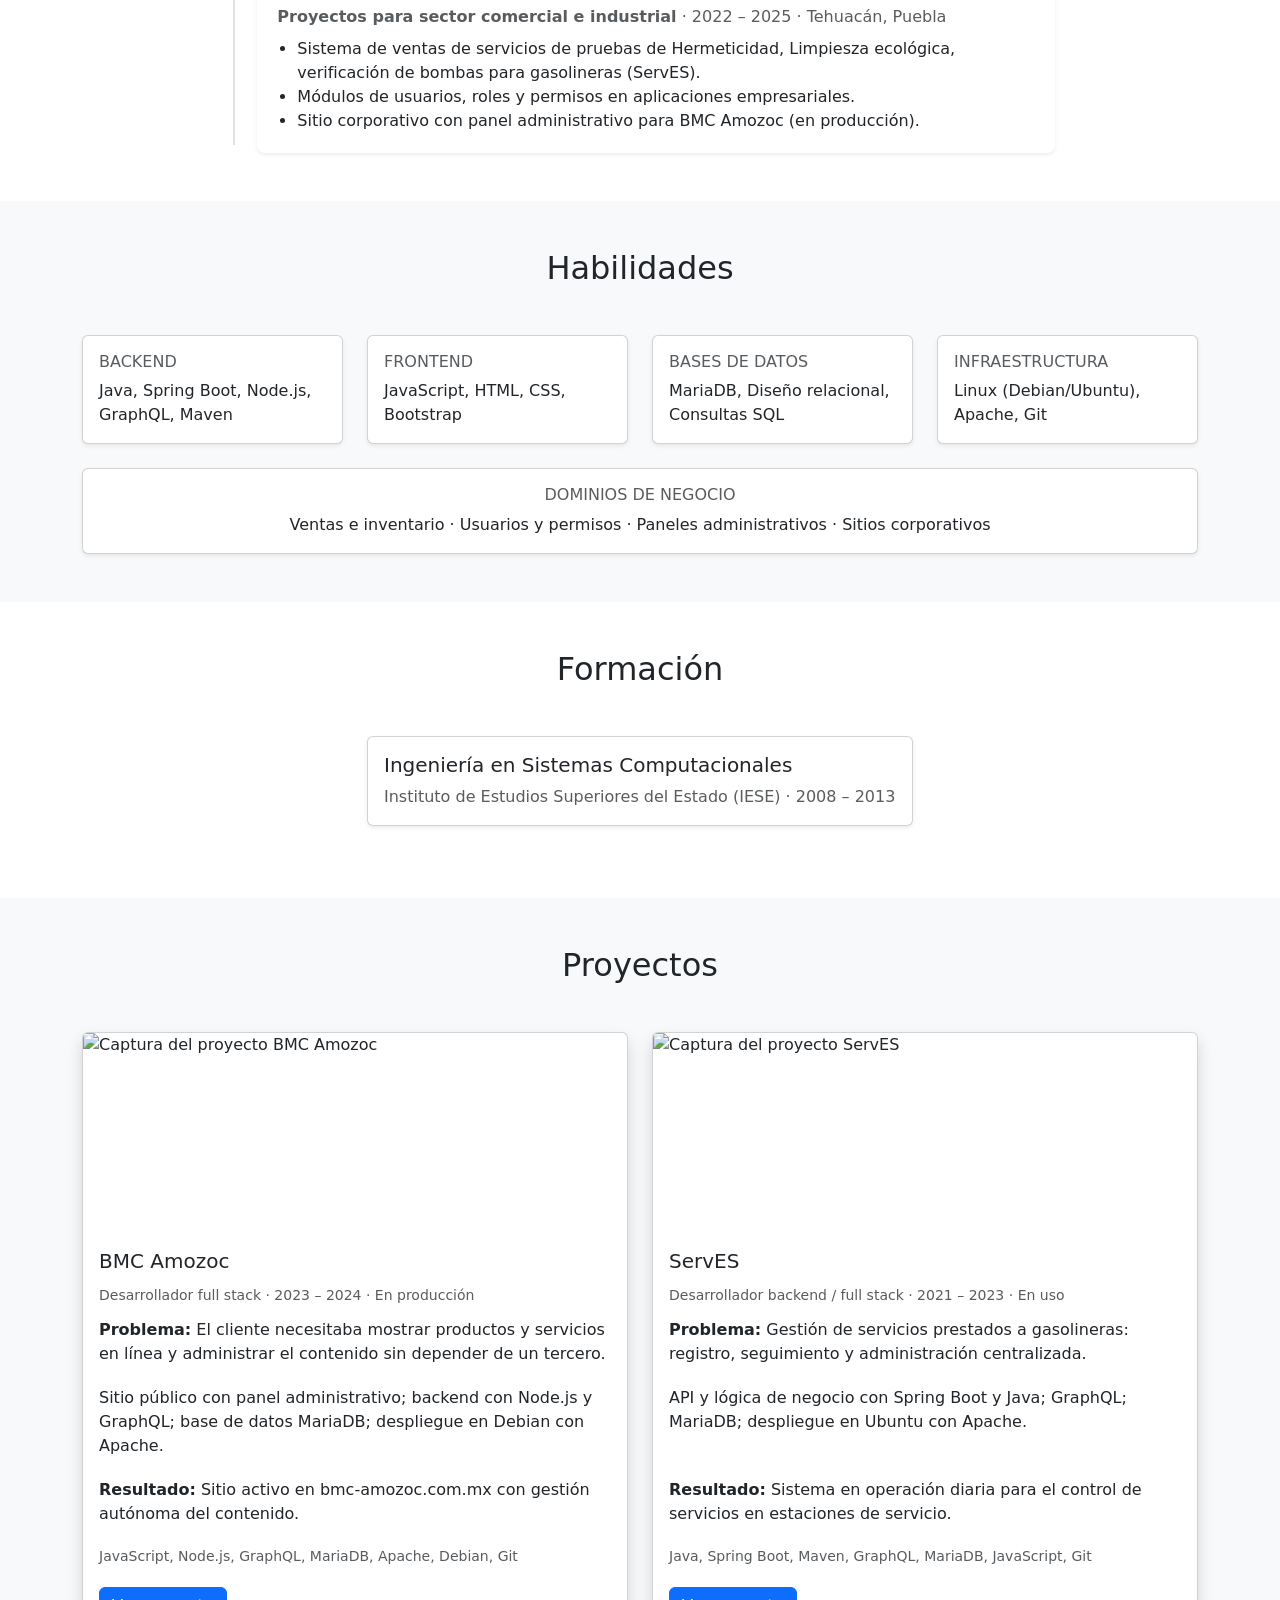
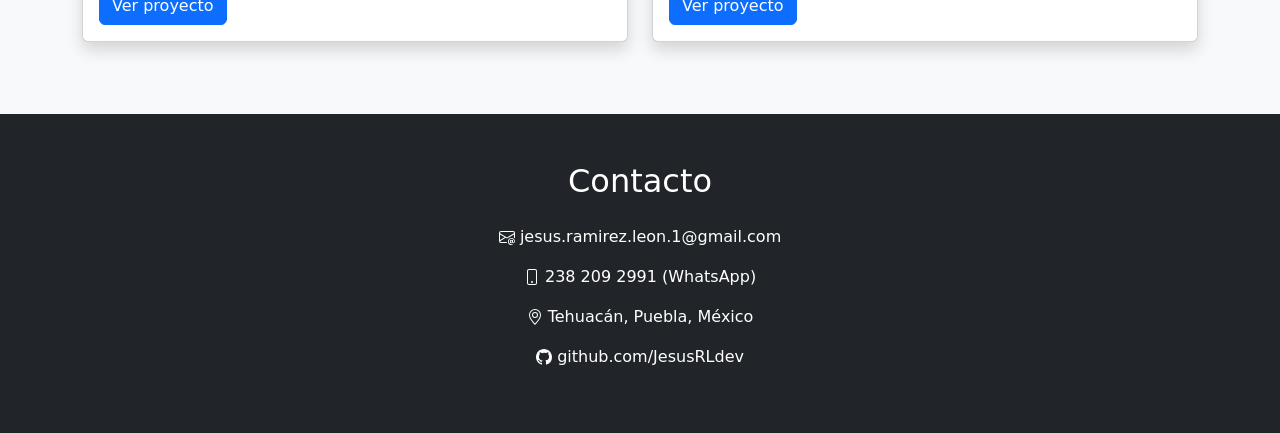
==== commit 83d22048: "*" ====
--- a/index.html
+++ b/index.html
@@ -142,7 +142,7 @@
                 <p class="lead mt-3">
                     Más de 5 años construyendo sistemas web para ventas, inventario,
                     usuarios y permisos. Trabajo con <strong>Java, Spring Boot, Node.js,
-                    GraphQL y MariaDB</strong>, desde el diseño de base de datos hasta
+                    GraphQL, HTML, CSS, MongoDB y MariaDB</strong>, desde el diseño de base de datos hasta
                     el despliegue en servidores Linux.
                 </p>
 
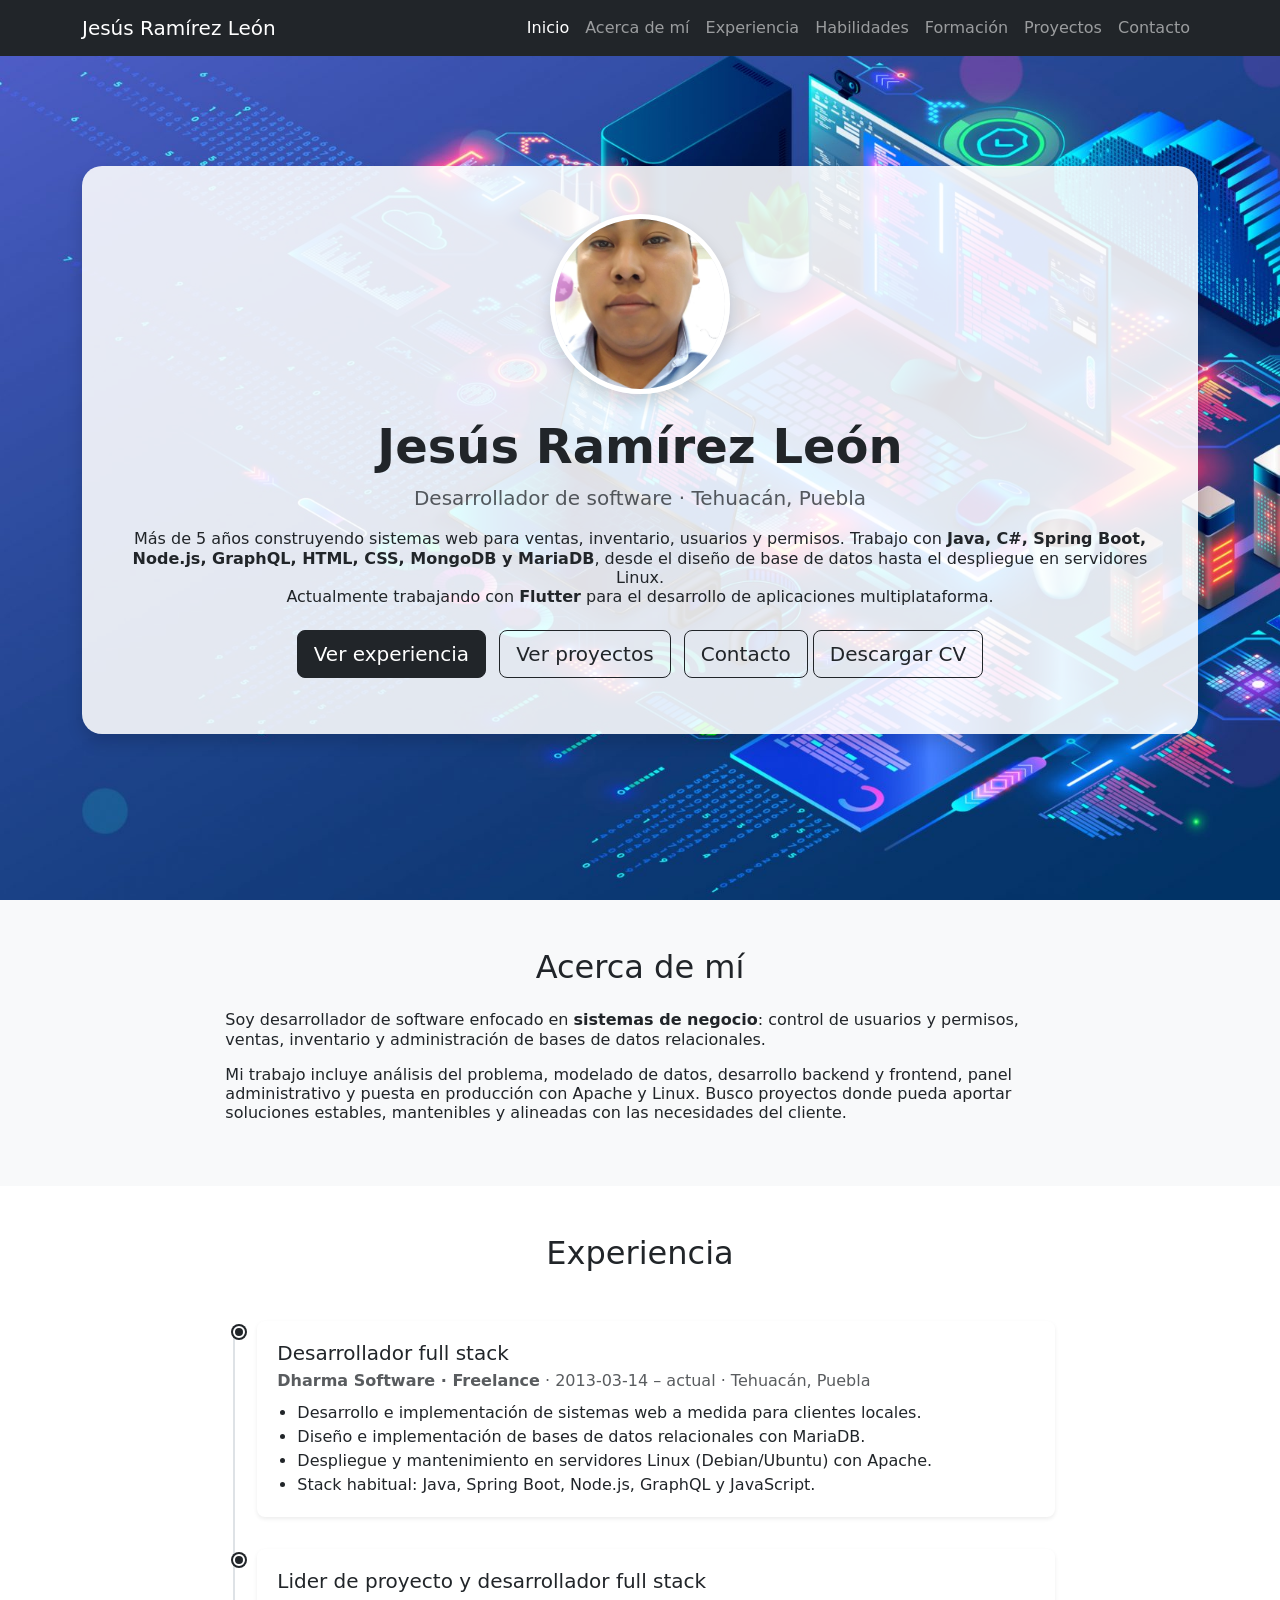
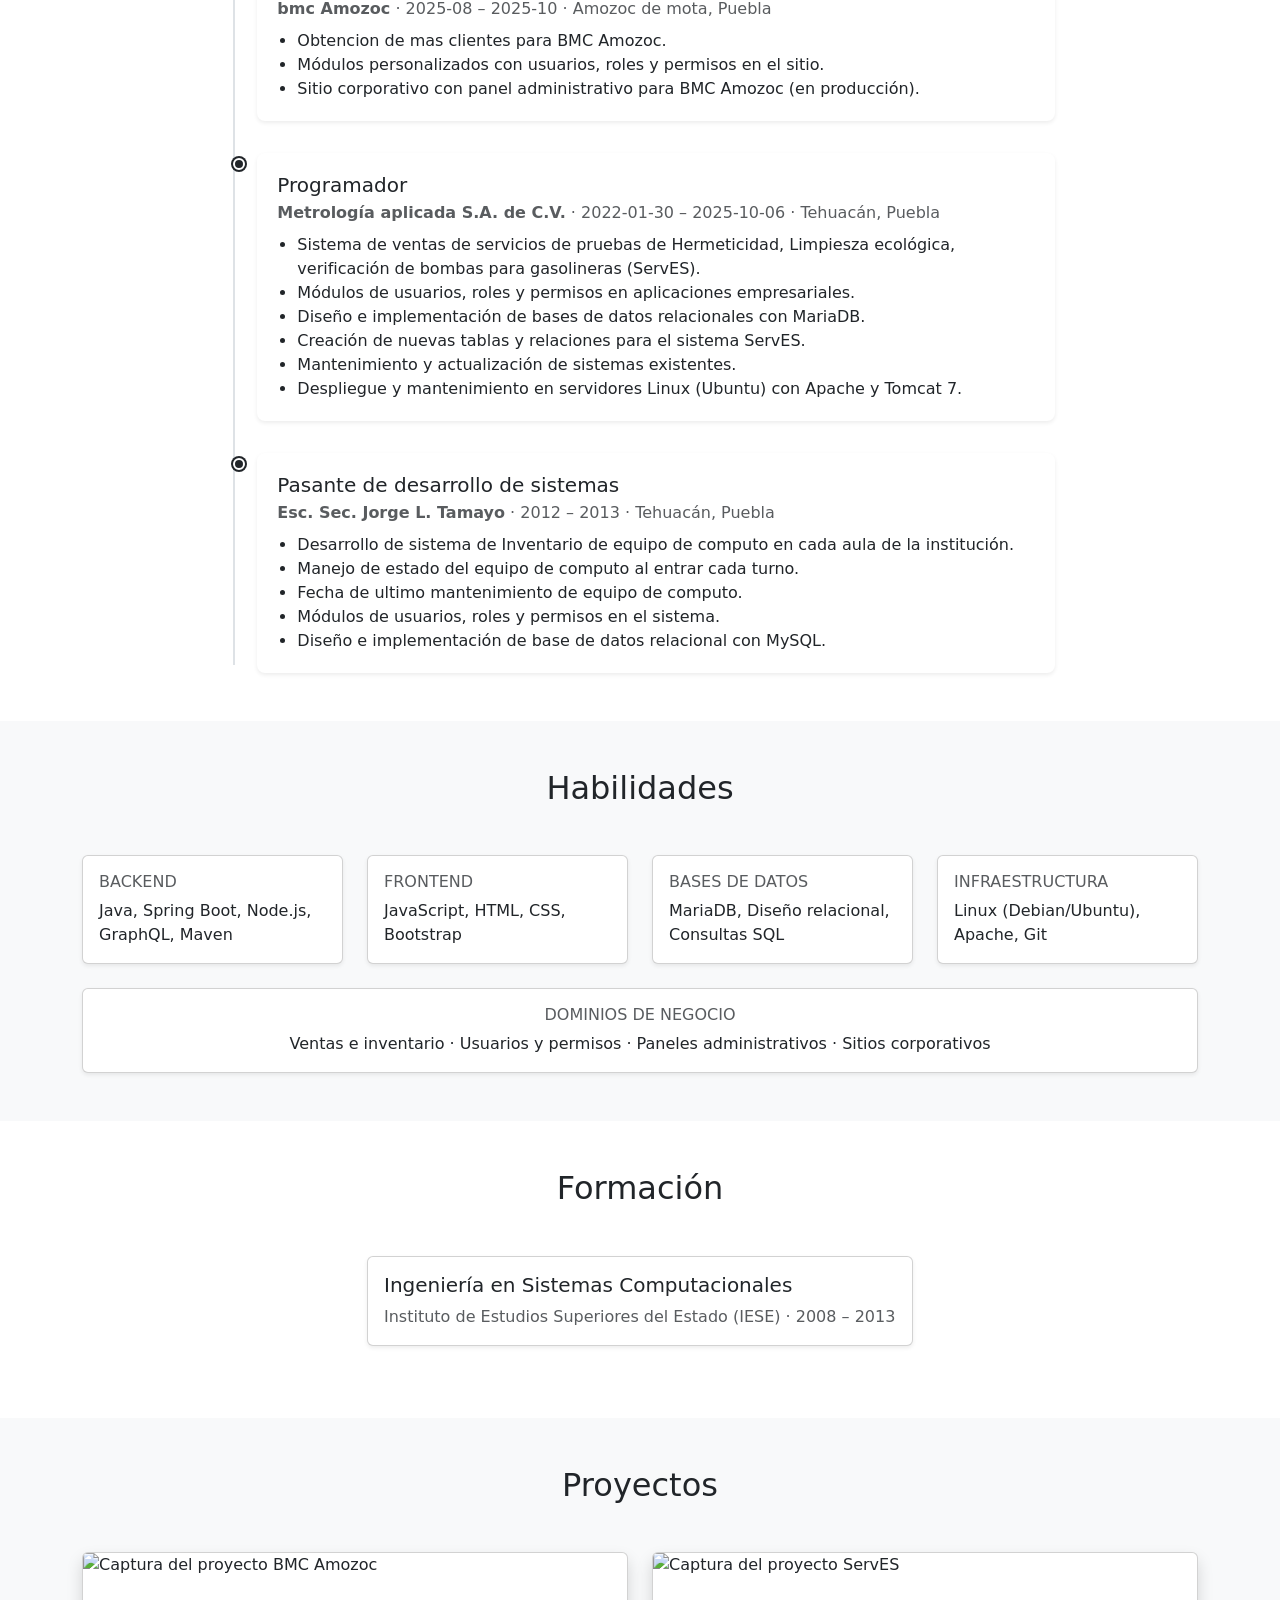
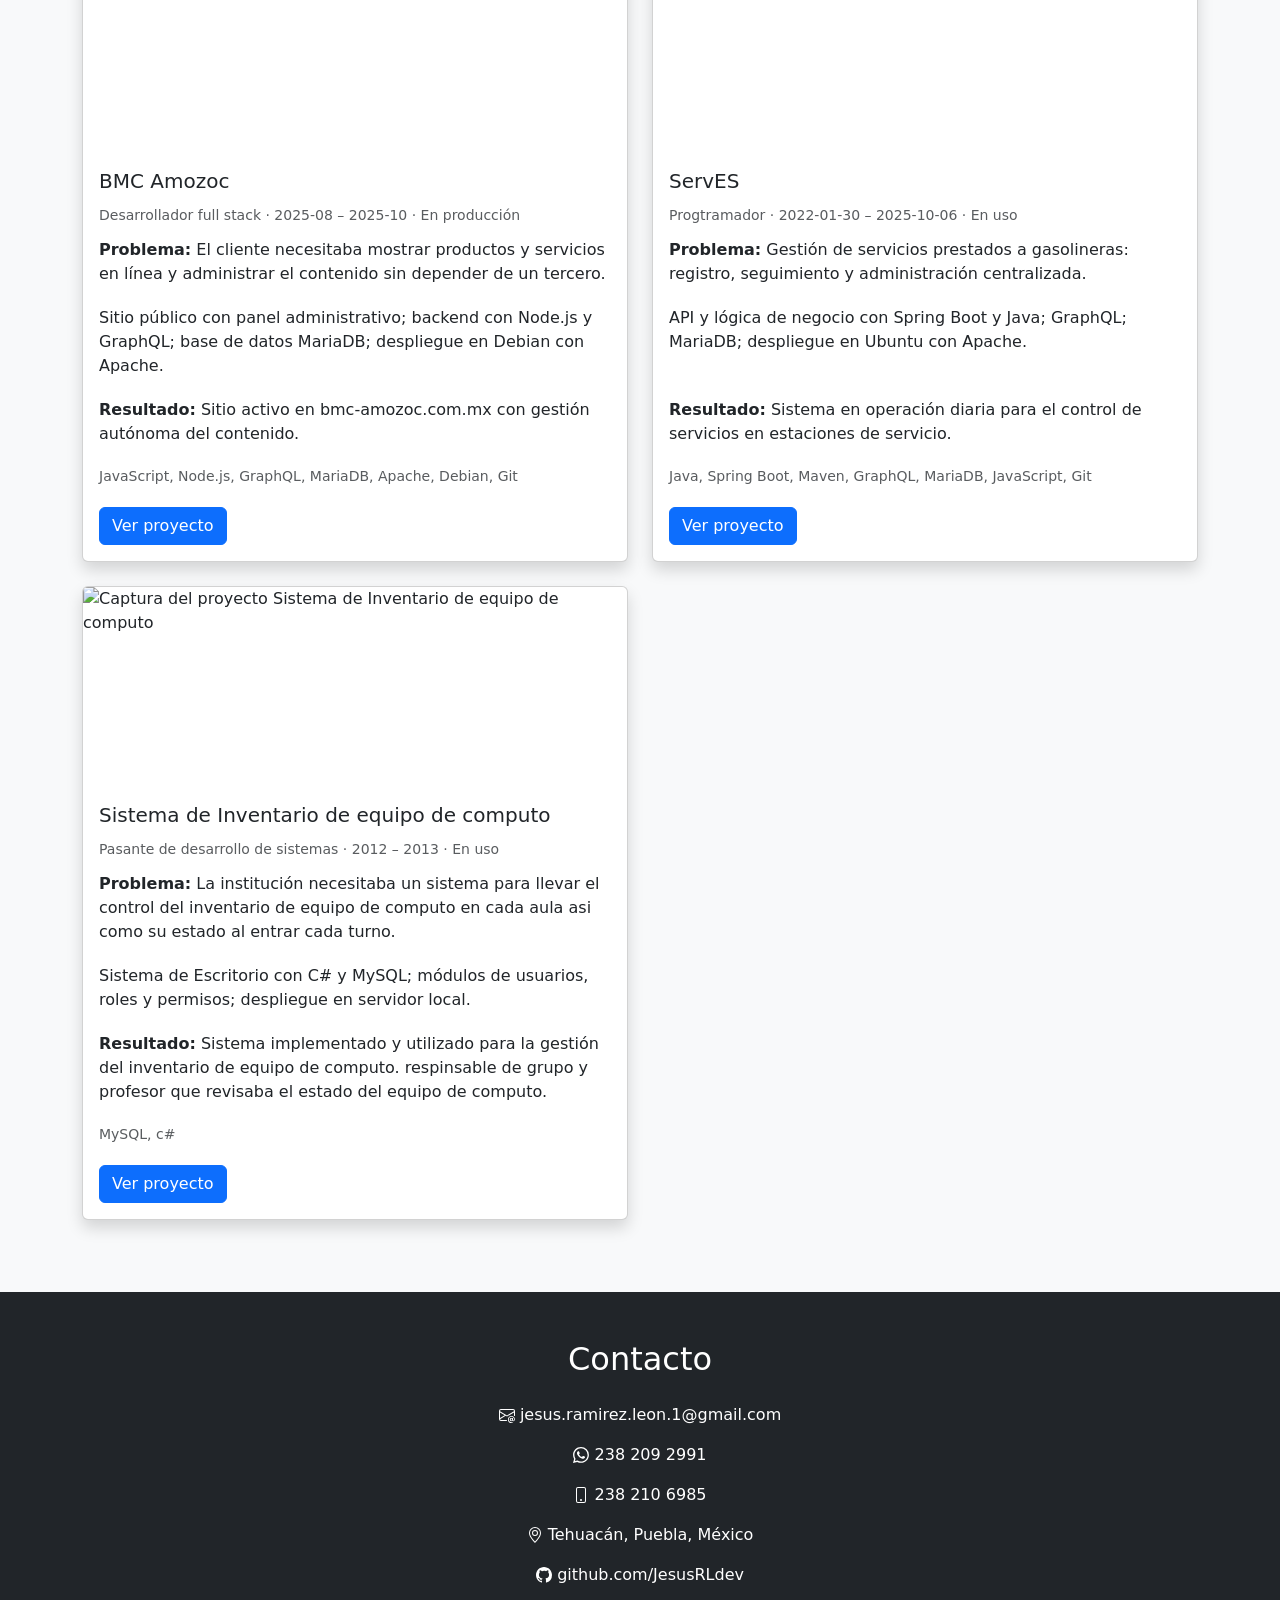
==== commit ffcef236: "*" ====
--- a/index.html
+++ b/index.html
@@ -140,10 +140,12 @@
                 </p>
 
                 <p class="lead mt-3">
-                    Más de 5 años construyendo sistemas web para ventas, inventario,
-                    usuarios y permisos. Trabajo con <strong>Java, Spring Boot, Node.js,
+                    <h6>Más de 5 años construyendo sistemas web para ventas, inventario,
+                    usuarios y permisos. Trabajo con <strong>Java, C#, Spring Boot, Node.js,
                     GraphQL, HTML, CSS, MongoDB y MariaDB</strong>, desde el diseño de base de datos hasta
-                    el despliegue en servidores Linux.
+                    el despliegue en servidores Linux.<br>
+                    Actualmente trabajando con <strong>Flutter</strong> para el desarrollo de aplicaciones multiplataforma.
+                </h6>
                 </p>
 
                 <div class="mt-4">
@@ -159,6 +161,9 @@
                     <a href="#contacto" class="btn btn-outline-dark btn-lg mb-2">
                         Contacto
                     </a>
+                    <a href="data/cv Jesus Ramirez.pdf" class="btn btn-outline-dark btn-lg mb-2">
+                        Descargar CV
+                    </a>
 
                 </div>
 
@@ -175,16 +180,18 @@
             <h2 class="text-center mb-4">Acerca de mí</h2>
 
             <p class="text-center">
-                Soy desarrollador de software enfocado en <strong>sistemas de negocio</strong>:
+                <h6>Soy desarrollador de software enfocado en <strong>sistemas de negocio</strong>:
                 control de usuarios y permisos, ventas, inventario y administración de
                 bases de datos relacionales.
+                </h6>
             </p>
 
             <p class="text-center mb-0">
-                Mi trabajo incluye análisis del problema, modelado de datos,
+                <h6>Mi trabajo incluye análisis del problema, modelado de datos,
                 desarrollo backend y frontend, panel administrativo y puesta en
                 producción con Apache y Linux. Busco proyectos donde pueda aportar
                 soluciones estables, mantenibles y alineadas con las necesidades del cliente.
+                </h6>
             </p>
 
         </div>
@@ -254,11 +261,17 @@
             </div>
 
             <div class="mb-3">
+                <svg xmlns="http://www.w3.org/2000/svg" width="16" height="16" fill="currentColor" class="bi bi-whatsapp" viewBox="0 0 16 16">
+                    <path d="M13.601 2.326A7.85 7.85 0 0 0 7.994 0C3.627 0 .068 3.558.064 7.926c0 1.399.366 2.76 1.057 3.965L0 16l4.204-1.102a7.9 7.9 0 0 0 3.79.965h.004c4.368 0 7.926-3.558 7.93-7.93A7.9 7.9 0 0 0 13.6 2.326zM7.994 14.521a6.6 6.6 0 0 1-3.356-.92l-.24-.144-2.494.654.666-2.433-.156-.251a6.56 6.56 0 0 1-1.007-3.505c0-3.626 2.957-6.584 6.591-6.584a6.56 6.56 0 0 1 4.66 1.931 6.56 6.56 0 0 1 1.928 4.66c-.004 3.639-2.961 6.592-6.592 6.592m3.615-4.934c-.197-.099-1.17-.578-1.353-.646-.182-.065-.315-.099-.445.099-.133.197-.513.646-.627.775-.114.133-.232.148-.43.05-.197-.1-.836-.308-1.592-.985-.59-.525-.985-1.175-1.103-1.372-.114-.198-.011-.304.088-.403.087-.088.197-.232.296-.346.1-.114.133-.198.198-.33.065-.134.034-.248-.015-.347-.05-.099-.445-1.076-.612-1.47-.16-.389-.323-.335-.445-.34-.114-.007-.247-.007-.38-.007a.73.73 0 0 0-.529.247c-.182.198-.691.677-.691 1.654s.71 1.916.81 2.049c.098.133 1.394 2.132 3.383 2.992.47.205.84.326 1.129.418.475.152.904.129 1.246.08.38-.058 1.171-.48 1.338-.943.164-.464.164-.86.114-.943-.049-.084-.182-.133-.38-.232"/>
+                </svg>
+                <a href="https://wa.me/qr/3GSEZBKUOVZTL1" target="_blank" rel="noopener noreferrer">238 209 2991 </a>
+            </div>
+            <div class="mb-3">
                 <svg xmlns="http://www.w3.org/2000/svg" width="16" height="16" fill="currentColor" class="bi bi-phone" viewBox="0 0 16 16">
                     <path d="M11 1a1 1 0 0 1 1 1v12a1 1 0 0 1-1 1H5a1 1 0 0 1-1-1V2a1 1 0 0 1 1-1zM5 0a2 2 0 0 0-2 2v12a2 2 0 0 0 2 2h6a2 2 0 0 0 2-2V2a2 2 0 0 0-2-2z"/>
                     <path d="M8 14a1 1 0 1 0 0-2 1 1 0 0 0 0 2"/>
                 </svg>
-                <a href="https://wa.me/qr/3GSEZBKUOVZTL1">238 209 2991 (WhatsApp)</a>
+                <a href="tel:2382106985">238 210 6985</a>
             </div>
 
             <div class="mb-3">
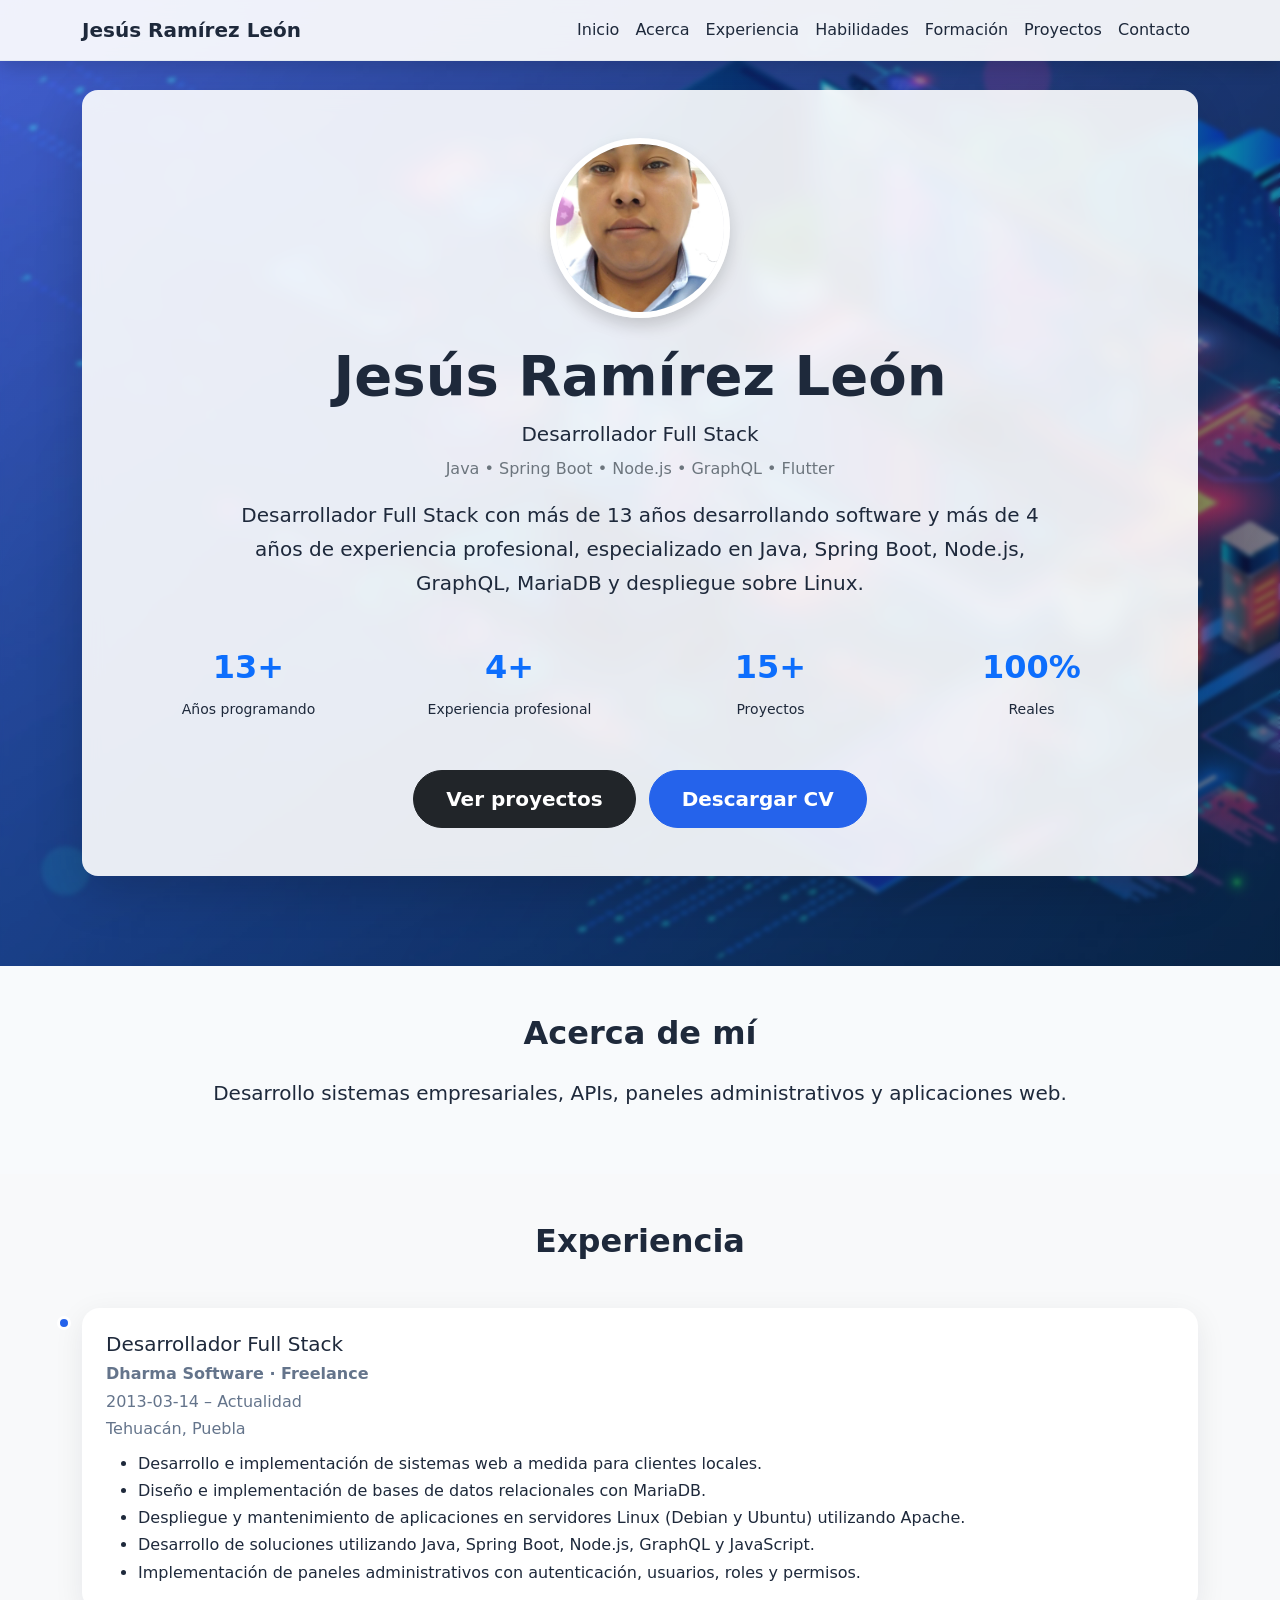
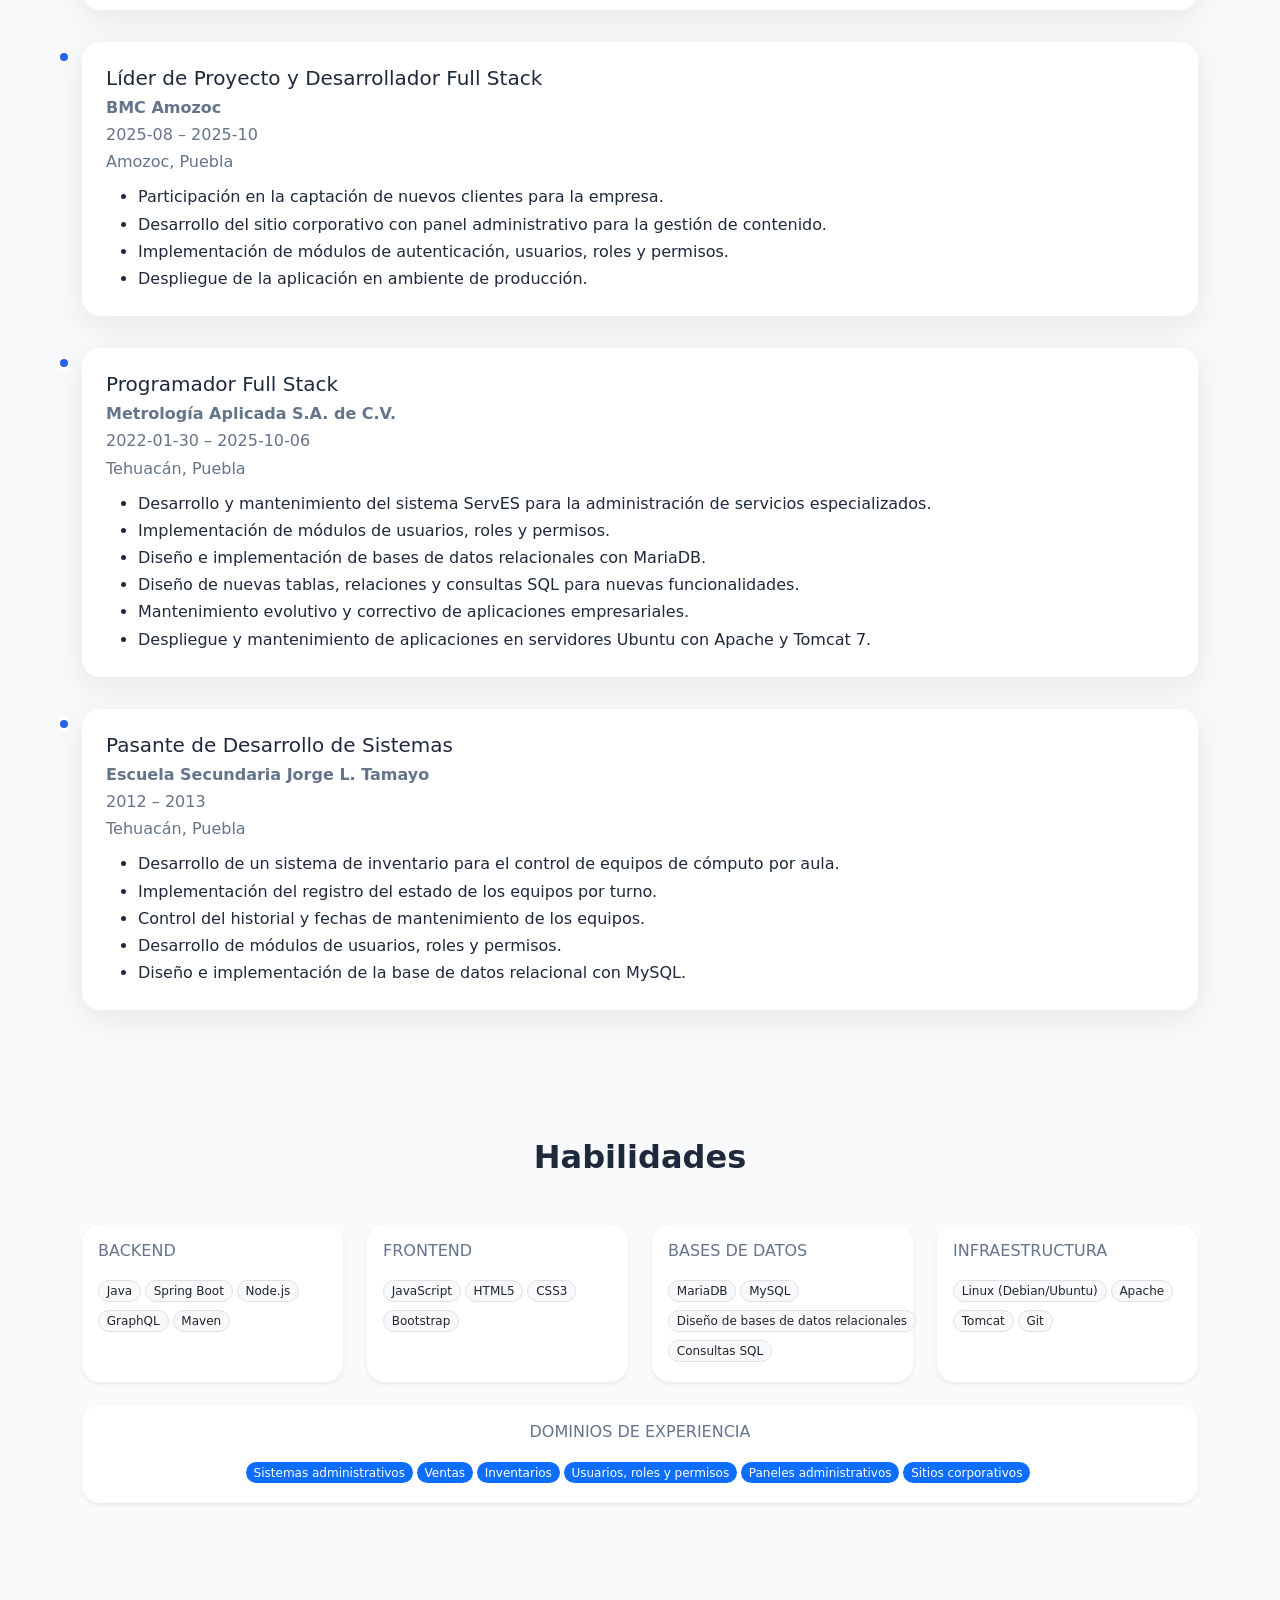
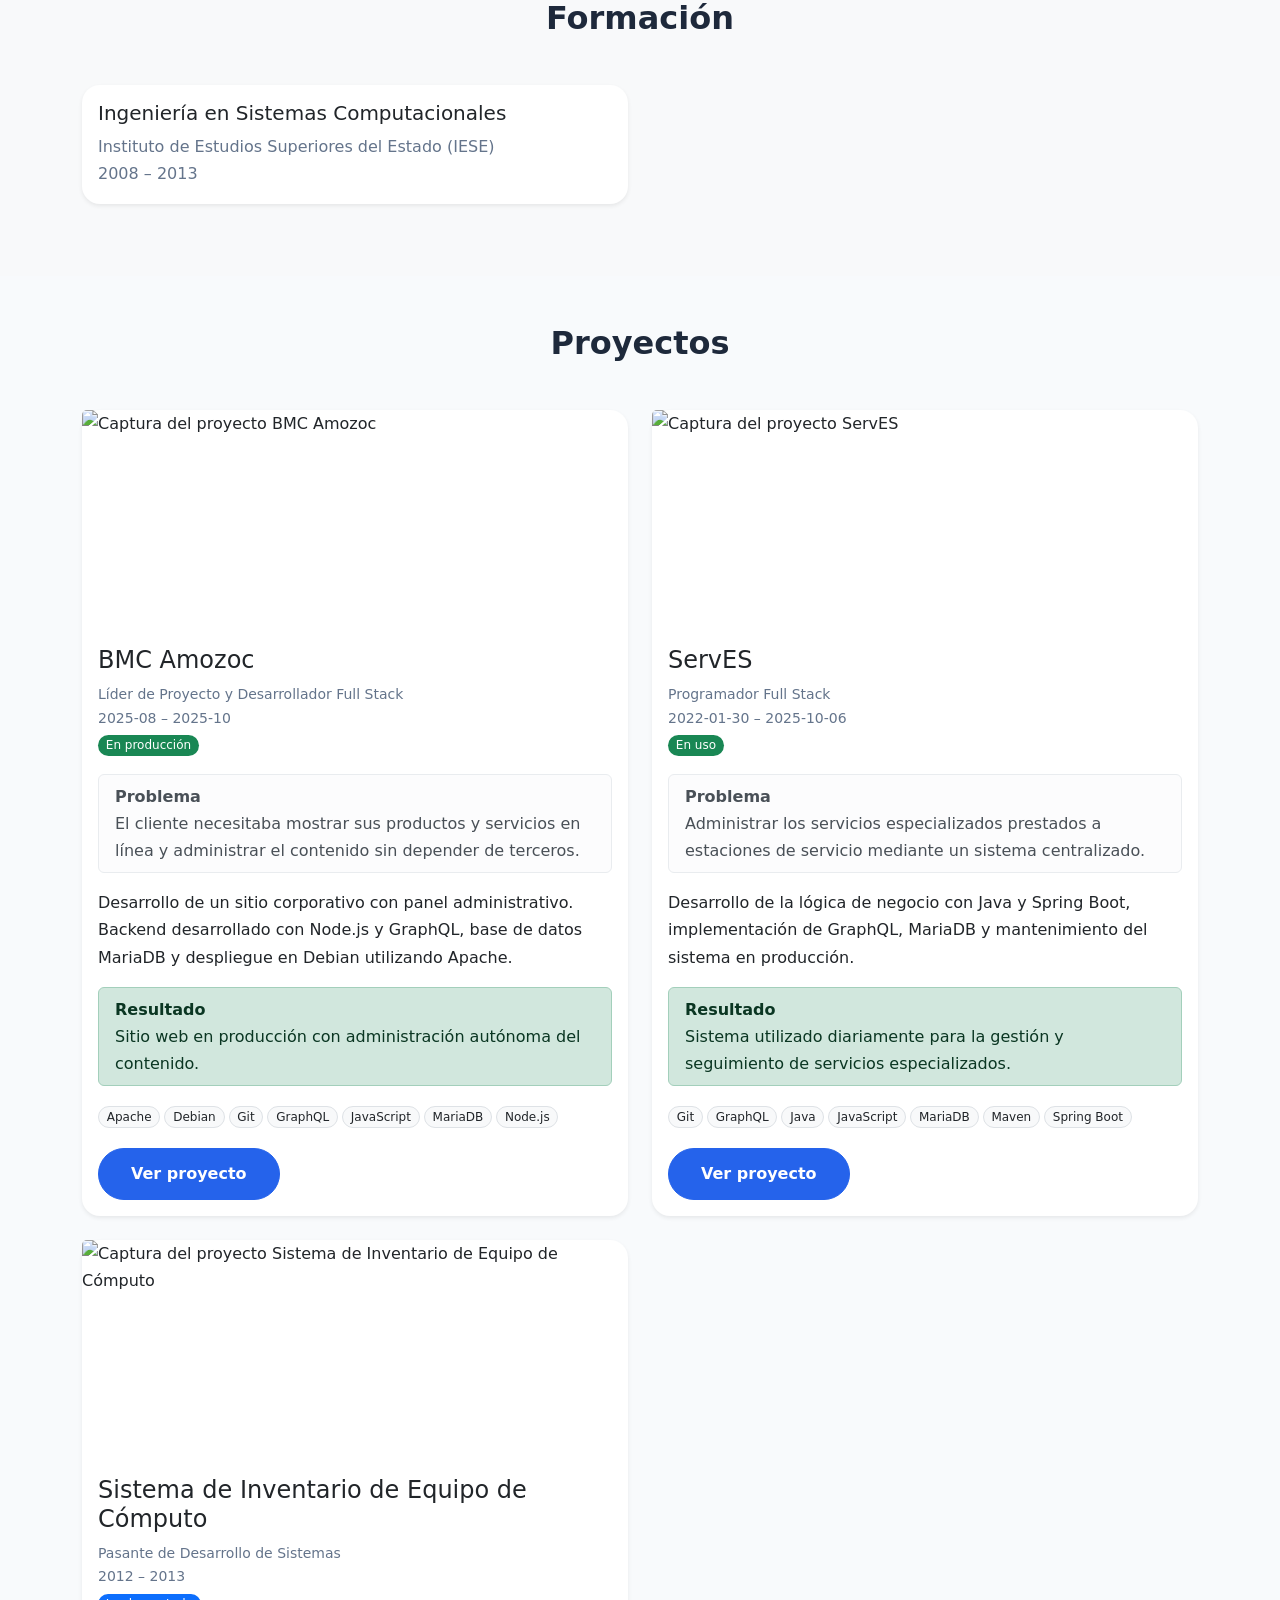
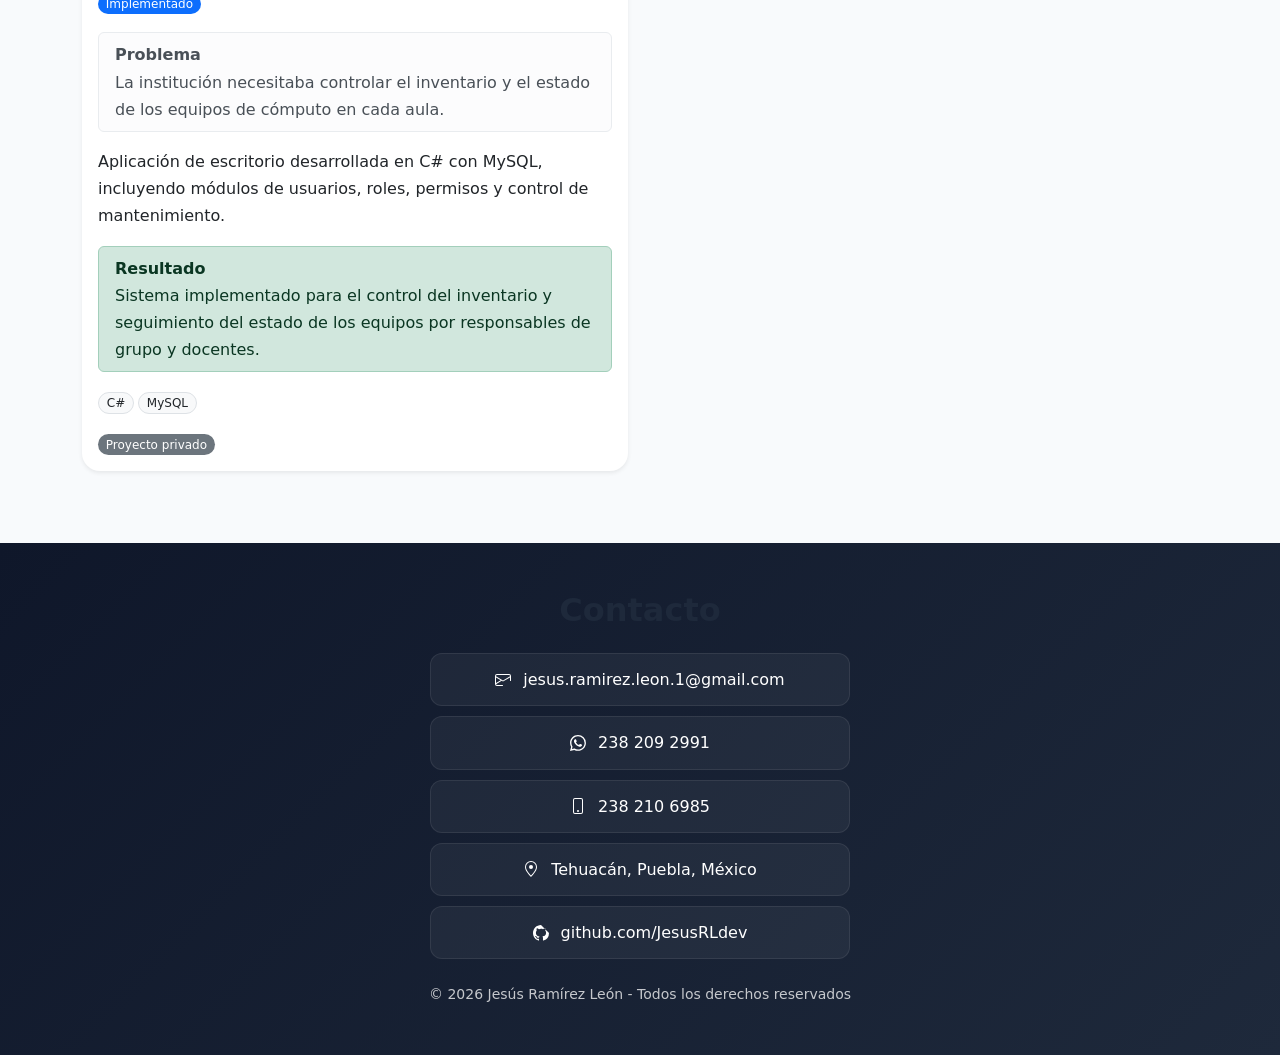
==== commit 9273357f: "mejoras en estetica y contenido" ====
--- a/index.html
+++ b/index.html
@@ -1,298 +1,147 @@
 <!DOCTYPE html>
 <html lang="es">
-
 <head>
-    <meta charset="UTF-8">
-    <meta name="viewport" content="width=device-width, initial-scale=1.0">
-
-    <title>Jesús Ramírez León | Desarrollador de software</title>
-    <meta name="description"
-          content="Jesús Ramírez León, desarrollador de software con más de 5 años de experiencia en sistemas web, ventas, inventario y bases de datos. Java, Spring Boot, Node.js, GraphQL y MariaDB. Tehuacán, Puebla.">
-    <meta name="author" content="Jesús Ramírez León">
-    <meta name="robots" content="index, follow">
-    <link rel="canonical" href="https://JesusRLdev.github.io/">
-
-    <meta property="og:type" content="website">
-    <meta property="og:title" content="Jesús Ramírez León | Desarrollador de software">
-    <meta property="og:description"
-          content="Más de 5 años construyendo sistemas web para ventas, inventario y permisos. Proyectos en producción con Java, Node.js y MariaDB.">
-    <meta property="og:url" content="https://JesusRLdev.github.io/">
-    <meta property="og:image" content="https://JesusRLdev.github.io/img/perfil.jpg">
-    <meta property="og:locale" content="es_MX">
-
-    <meta name="twitter:card" content="summary">
-    <meta name="twitter:title" content="Jesús Ramírez León | Desarrollador de software">
-    <meta name="twitter:description"
-          content="Portafolio profesional: experiencia, proyectos en producción y stack Java, Spring Boot, Node.js, GraphQL y MariaDB.">
-
-    <script type="application/ld+json">
-    {
-        "@context": "https://schema.org",
-        "@type": "Person",
-        "name": "Jesús Ramírez León",
-        "jobTitle": "Desarrollador de software",
-        "url": "https://JesusRLdev.github.io/",
-        "email": "jesus.ramirez.leon.1@gmail.com",
-        "sameAs": [
-            "https://github.com/JesusRLdev"
-        ],
-        "knowsAbout": [
-            "Java",
-            "Spring Boot",
-            "Node.js",
-            "GraphQL",
-            "MariaDB",
-            "JavaScript",
-            "Linux",
-            "Apache"
-        ],
-        "address": {
-            "@type": "PostalAddress",
-            "addressLocality": "Tehuacán",
-            "addressRegion": "Puebla",
-            "addressCountry": "MX"
-        }
-    }
-    </script>
-
-    <link href="https://cdn.jsdelivr.net/npm/bootstrap@5.3.8/dist/css/bootstrap.min.css"
-          rel="stylesheet">
-    <link rel="stylesheet" href="css/style.css">
-
-    <script src="https://cdn.jsdelivr.net/npm/bootstrap@5.3.8/dist/js/bootstrap.bundle.min.js"></script>
-    <script type="module" src="./js/Proyectos.js"></script>
-    <script type="module" src="./js/index.js"></script>
+<meta charset="UTF-8">
+<meta name="viewport" content="width=device-width, initial-scale=1.0">
+<title>Jesús Ramírez León | Desarrollador Full Stack</title>
+<link href="https://cdn.jsdelivr.net/npm/bootstrap@5.3.3/dist/css/bootstrap.min.css" rel="stylesheet">
+<link rel="stylesheet" href="css/style.css">
+<script src="https://cdn.jsdelivr.net/npm/bootstrap@5.3.3/dist/js/bootstrap.bundle.min.js"></script>
+<script type="module" src="js/index.js"></script>
 </head>
-
 <body>
 
-    <nav class="navbar navbar-expand-lg navbar-dark bg-dark fixed-top">
+<nav class="navbar navbar-expand-lg navbar-dark bg-dark shadow fixed-top">
+<div class="container">
+<a class="navbar-brand fw-bold" href="#inicio">Jesús Ramírez León</a>
+<button class="navbar-toggler" data-bs-toggle="collapse" data-bs-target="#menu"><span class="navbar-toggler-icon"></span></button>
+<div class="collapse navbar-collapse" id="menu">
+<ul class="navbar-nav ms-auto">
+<li class="nav-item"><a class="nav-link" href="#inicio">Inicio</a></li>
+<li class="nav-item"><a class="nav-link" href="#acerca">Acerca</a></li>
+<li class="nav-item"><a class="nav-link" href="#experiencia">Experiencia</a></li>
+<li class="nav-item"><a class="nav-link" href="#habilidades">Habilidades</a></li>
+<li class="nav-item"><a class="nav-link" href="#formacion">Formación</a></li>
+<li class="nav-item"><a class="nav-link" href="#proyectos">Proyectos</a></li>
+<li class="nav-item"><a class="nav-link" href="#contacto">Contacto</a></li>
+</ul>
+</div>
+</div>
+</nav>
 
-        <div class="container">
+<main>
 
-            <a class="navbar-brand" href="#inicio">
-                Jesús Ramírez León
-            </a>
+<section id="inicio">
+<div class="container">
+<div class="hero-card rounded-4 shadow-lg p-5 text-center">
 
-            <button class="navbar-toggler"
-                    type="button"
-                    data-bs-toggle="collapse"
-                    data-bs-target="#navbarNav">
-                <span class="navbar-toggler-icon"></span>
-            </button>
+<img src="img/perfil.jpg" class="rounded-circle perfil-img shadow mb-4" alt="Jesús Ramírez León">
 
-            <div class="collapse navbar-collapse" id="navbarNav">
+<h1 class="display-4 fw-bold">Jesús Ramírez León</h1>
 
-                <ul class="navbar-nav ms-auto">
+<p class="lead mb-1"><strong>Desarrollador Full Stack</strong></p>
 
-                    <li class="nav-item">
-                        <a class="nav-link active" href="#inicio">Inicio</a>
-                    </li>
+<p class="text-secondary">
+Java • Spring Boot • Node.js • GraphQL • Flutter
+</p>
 
-                    <li class="nav-item">
-                        <a class="nav-link" href="#acerca">Acerca de mí</a>
-                    </li>
+<p class="lead mx-auto" style="max-width:850px">
+Desarrollador Full Stack con más de <strong>13 años desarrollando software</strong> y más de
+<strong>4 años de experiencia profesional</strong>, especializado en Java,
+Spring Boot, Node.js, GraphQL, MariaDB y despliegue sobre Linux.
+</p>
 
-                    <li class="nav-item">
-                        <a class="nav-link" href="#experiencia">Experiencia</a>
-                    </li>
+<div class="row text-center mt-5">
+<div class="col-6 col-md-3"><h2 class="text-primary">13+</h2><small>Años programando</small></div>
+<div class="col-6 col-md-3"><h2 class="text-primary">4+</h2><small>Experiencia profesional</small></div>
+<div class="col-6 col-md-3 mt-3 mt-md-0"><h2 class="text-primary">15+</h2><small>Proyectos</small></div>
+<div class="col-6 col-md-3 mt-3 mt-md-0"><h2 class="text-primary">100%</h2><small>Reales</small></div>
+</div>
 
-                    <li class="nav-item">
-                        <a class="nav-link" href="#habilidades">Habilidades</a>
-                    </li>
+<div class="mt-5">
+<a class="btn btn-dark btn-lg" href="#proyectos">Ver proyectos</a>
+<a class="btn btn-primary btn-lg ms-2" download href="data/cv.pdf">Descargar CV</a>
+</div>
 
-                    <li class="nav-item">
-                        <a class="nav-link" href="#formacion">Formación</a>
-                    </li>
+</div>
+</div>
+</section>
 
-                    <li class="nav-item">
-                        <a class="nav-link" href="#proyectos">Proyectos</a>
-                    </li>
+<section id="acerca" class="py-5">
+<div class="container">
+<h2 class="text-center mb-4">Acerca de mí</h2>
+<p class="lead text-center">
+Desarrollo sistemas empresariales, APIs, paneles administrativos y aplicaciones web.
+</p>
+</div>
+</section>
 
-                    <li class="nav-item">
-                        <a class="nav-link" href="#contacto">Contacto</a>
-                    </li>
+<section id="experiencia" class="py-5 bg-light"><div class="container"><h2 class="text-center mb-5">Experiencia</h2><div id="listaExperiencia"></div></div></section>
 
-                </ul>
+<section id="habilidades" class="py-5"><div class="container"><h2 class="text-center mb-5">Habilidades</h2><div class="row" id="listaHabilidades"></div></div></section>
 
-            </div>
+<section id="formacion" class="py-5 bg-light"><div class="container"><h2 class="text-center mb-5">Formación</h2><div class="row" id="listaFormacion"></div></div></section>
 
+<section id="proyectos" class="py-5"><div class="container"><h2 class="text-center mb-5">Proyectos</h2><div class="row" id="listaProyectos"></div></div></section>
+
+</main>
+
+<footer id="contacto" class="footer-contacto text-white py-5">
+
+    <div class="container text-center contacto-enlaces">
+
+        <h2 class="mb-4">Contacto</h2>
+
+        <!-- EMAIL -->
+        <div>
+            <svg xmlns="http://www.w3.org/2000/svg" width="16" height="16" fill="currentColor" class="bi bi-envelope-at" viewBox="0 0 16 16">
+                <path d="M2 2a2 2 0 0 0-2 2v8.01A2 2 0 0 0 2 14h5.5a.5.5 0 0 0 0-1H2a1 1 0 0 1-.966-.741l5.64-3.471L8 9.583l7-4.2V8.5a.5.5 0 0 0 1 0V4a2 2 0 0 0-2-2zm3.708 6.208L1 11.105V5.383zM1 4.217V4a1 1 0 0 1 1-1h12a1 1 0 0 1 1 1v.217l-7 4.2z"/>
+            </svg>
+            <a href="mailto:jesus.ramirez.leon.1@gmail.com">jesus.ramirez.leon.1@gmail.com</a>
         </div>
 
-    </nav>
-
-    <section id="inicio" class="d-flex align-items-center">
-
-        <div class="container">
-
-            <div class="contenido-principal p-5 shadow text-center">
-
-                <img src="img/perfil.jpg"
-                     alt="Foto de Jesús Ramírez León"
-                     class="rounded-circle shadow mb-4 perfil-img d-block mx-auto">
-
-                <h1 class="display-5 fw-bold">
-                    Jesús Ramírez León
-                </h1>
-
-                <p class="lead text-muted mb-3">
-                    Desarrollador de software · Tehuacán, Puebla
-                </p>
-
-                <p class="lead mt-3">
-                    <h6>Más de 5 años construyendo sistemas web para ventas, inventario,
-                    usuarios y permisos. Trabajo con <strong>Java, C#, Spring Boot, Node.js,
-                    GraphQL, HTML, CSS, MongoDB y MariaDB</strong>, desde el diseño de base de datos hasta
-                    el despliegue en servidores Linux.<br>
-                    Actualmente trabajando con <strong>Flutter</strong> para el desarrollo de aplicaciones multiplataforma.
-                </h6>
-                </p>
-
-                <div class="mt-4">
-
-                    <a href="#experiencia" class="btn btn-dark btn-lg me-2 mb-2">
-                        Ver experiencia
-                    </a>
-
-                    <a href="#proyectos" class="btn btn-outline-dark btn-lg me-2 mb-2">
-                        Ver proyectos
-                    </a>
-
-                    <a href="#contacto" class="btn btn-outline-dark btn-lg mb-2">
-                        Contacto
-                    </a>
-                    <a href="data/cv Jesus Ramirez.pdf" class="btn btn-outline-dark btn-lg mb-2">
-                        Descargar CV
-                    </a>
-
-                </div>
-
-            </div>
-
+        <!-- WHATSAPP -->
+        <div>
+            <svg xmlns="http://www.w3.org/2000/svg" width="16" height="16" fill="currentColor" class="bi bi-whatsapp" viewBox="0 0 16 16">
+                <path d="M13.601 2.326A7.85 7.85 0 0 0 7.994 0C3.627 0 .068 3.558.064 7.926c0 1.399.366 2.76 1.057 3.965L0 16l4.204-1.102a7.9 7.9 0 0 0 3.79.965h.004c4.368 0 7.926-3.558 7.93-7.93A7.9 7.9 0 0 0 13.6 2.326zM7.994 14.521a6.6 6.6 0 0 1-3.356-.92l-.24-.144-2.494.654.666-2.433-.156-.251a6.56 6.56 0 0 1-1.007-3.505c0-3.626 2.957-6.584 6.591-6.584a6.56 6.56 0 0 1 4.66 1.931 6.56 6.56 0 0 1 1.928 4.66c-.004 3.639-2.961 6.592-6.592 6.592m3.615-4.934c-.197-.099-1.17-.578-1.353-.646-.182-.065-.315-.099-.445.099-.133.197-.513.646-.627.775-.114.133-.232.148-.43.05-.197-.1-.836-.308-1.592-.985-.59-.525-.985-1.175-1.103-1.372-.114-.198-.011-.304.088-.403.087-.088.197-.232.296-.346.1-.114.133-.198.198-.33.065-.134.034-.248-.015-.347-.05-.099-.445-1.076-.612-1.47-.16-.389-.323-.335-.445-.34-.114-.007-.247-.007-.38-.007a.73.73 0 0 0-.529.247c-.182.198-.691.677-.691 1.654s.71 1.916.81 2.049c.098.133 1.394 2.132 3.383 2.992.47.205.84.326 1.129.418.475.152.904.129 1.246.08.38-.058 1.171-.48 1.338-.943.164-.464.164-.86.114-.943-.049-.084-.182-.133-.38-.232"/>
+            </svg>
+            <a href="https://wa.me/qr/3GSEZBKUOVZTL1" target="_blank">238 209 2991</a>
         </div>
 
-    </section>
-
-    <section id="acerca" class="py-5 bg-light">
-
-        <div class="container col-lg-8">
-
-            <h2 class="text-center mb-4">Acerca de mí</h2>
-
-            <p class="text-center">
-                <h6>Soy desarrollador de software enfocado en <strong>sistemas de negocio</strong>:
-                control de usuarios y permisos, ventas, inventario y administración de
-                bases de datos relacionales.
-                </h6>
-            </p>
-
-            <p class="text-center mb-0">
-                <h6>Mi trabajo incluye análisis del problema, modelado de datos,
-                desarrollo backend y frontend, panel administrativo y puesta en
-                producción con Apache y Linux. Busco proyectos donde pueda aportar
-                soluciones estables, mantenibles y alineadas con las necesidades del cliente.
-                </h6>
-            </p>
-
+        <!-- TELÉFONO -->
+        <div>
+            <svg xmlns="http://www.w3.org/2000/svg" width="16" height="16" fill="currentColor" class="bi bi-phone" viewBox="0 0 16 16">
+                <path d="M11 1a1 1 0 0 1 1 1v12a1 1 0 0 1-1 1H5a1 1 0 0 1-1-1V2a1 1 0 0 1 1-1zM5 0a2 2 0 0 0-2 2v12a2 2 0 0 0 2 2h6a2 2 0 0 0 2-2V2a2 2 0 0 0-2-2z"/>
+                <path d="M8 14a1 1 0 1 0 0-2 1 1 0 0 0 0 2"/>
+            </svg>
+            <a href="tel:2382106985">238 210 6985</a>
         </div>
 
-    </section>
-
-    <section id="experiencia" class="py-5">
-
-        <div class="container col-lg-8">
-
-            <h2 class="text-center mb-5">Experiencia</h2>
-
-            <div class="timeline" id="listaExperiencia"></div>
-
+        <!-- UBICACIÓN -->
+        <div>
+            <svg xmlns="http://www.w3.org/2000/svg" width="16" height="16" fill="currentColor" class="bi bi-geo-alt" viewBox="0 0 16 16">
+                <path d="M12.166 8.94c-.524 1.062-1.234 2.12-1.96 3.07A32 32 0 0 1 8 14.58a32 32 0 0 1-2.206-2.57c-.726-.95-1.436-2.008-1.96-3.07C3.304 7.867 3 6.862 3 6a5 5 0 0 1 10 0c0 .862-.305 1.867-.834 2.94M8 16s6-5.686 6-10A6 6 0 0 0 2 6c0 4.314 6 10 6 10"/>
+                <path d="M8 8a2 2 0 1 1 0-4 2 2 0 1 1 0 4"/>
+            </svg>
+            Tehuacán, Puebla, México
         </div>
 
-    </section>
-
-    <section id="habilidades" class="py-5 bg-light">
-
-        <div class="container">
-
-            <h2 class="text-center mb-5">Habilidades</h2>
-
-            <div class="row" id="listaHabilidades"></div>
-
+        <!-- GITHUB -->
+        <div>
+            <svg xmlns="http://www.w3.org/2000/svg" width="16" height="16" fill="currentColor" class="bi bi-github" viewBox="0 0 16 16">
+                <path d="M8 0C3.58 0 0 3.58 0 8c0 3.54 2.29 6.53 5.47 7.59.4.07.55-.17.55-.38 0-.19-.01-.82-.01-1.49-2.01.37-2.53-.49-2.69-.94-.09-.23-.48-.94-.82-1.13-.28-.15-.68-.52-.01-.53.63-.01 1.08.58 1.23.82.72 1.21 1.87.87 2.33.66.07-.52.28-.87.51-1.07-1.78-.2-3.64-.89-3.64-3.95 0-.87.31-1.59.82-2.15-.08-.2-.36-1.02.08-2.12 0 0 .67-.21 2.18.82a7.52 7.52 0 0 1 2-.27c.68 0 1.36.09 2 .27 1.51-1.04 2.18-.82 2.18-.82.44 1.1.16 1.92.08 2.12.51.56.82 1.27.82 2.15 0 3.07-1.87 3.75-3.65 3.95.29.25.54.73.54 1.48 0 1.07-.01 1.93-.01 2.2 0 .21.15.46.55.38A8.01 8.01 0 0 0 16 8"/>
+            </svg>
+            <a href="https://github.com/JesusRLdev" target="_blank">github.com/JesusRLdev</a>
         </div>
 
-    </section>
+    </div>
 
-    <section id="formacion" class="py-5">
+    <div class="text-center mt-4 small opacity-75">
+        © 2026 Jesús Ramírez León - Todos los derechos reservados
+    </div>
 
-        <div class="container">
+</footer>
 
-            <h2 class="text-center mb-5">Formación</h2>
-
-            <div class="row justify-content-center" id="listaFormacion"></div>
-
-        </div>
-
-    </section>
-
-    <section id="proyectos" class="py-5 bg-light">
-
-        <div class="container">
-
-            <h2 class="text-center mb-5">Proyectos</h2>
-
-            <div class="row" id="listaProyectos"></div>
-
-        </div>
-
-    </section>
-
-    <section id="contacto" class="py-5 bg-dark text-white">
-
-        <div class="container text-center contacto-enlaces">
-
-            <h2 class="mb-4">Contacto</h2>
-
-            <div class="mb-3">
-                <svg xmlns="http://www.w3.org/2000/svg" width="16" height="16" fill="currentColor" class="bi bi-envelope-at" viewBox="0 0 16 16">
-                    <path d="M2 2a2 2 0 0 0-2 2v8.01A2 2 0 0 0 2 14h5.5a.5.5 0 0 0 0-1H2a1 1 0 0 1-.966-.741l5.64-3.471L8 9.583l7-4.2V8.5a.5.5 0 0 0 1 0V4a2 2 0 0 0-2-2zm3.708 6.208L1 11.105V5.383zM1 4.217V4a1 1 0 0 1 1-1h12a1 1 0 0 1 1 1v.217l-7 4.2z"/>
-                    <path d="M14.247 14.269c1.01 0 1.587-.857 1.587-2.025v-.21C15.834 10.43 14.64 9 12.52 9h-.035C10.42 9 9 10.36 9 12.432v.214C9 14.82 10.438 16 12.358 16h.044c.594 0 1.018-.074 1.237-.175v-.73c-.245.11-.673.18-1.18.18h-.044c-1.334 0-2.571-.788-2.571-2.655v-.157c0-1.657 1.058-2.724 2.64-2.724h.04c1.535 0 2.484 1.05 2.484 2.326v.118c0 .975-.324 1.39-.639 1.39-.232 0-.41-.148-.41-.42v-2.19h-.906v.569h-.03c-.084-.298-.368-.63-.954-.63-.778 0-1.259.555-1.259 1.4v.528c0 .892.49 1.434 1.26 1.434.471 0 .896-.227 1.014-.643h.043c.118.42.617.648 1.12.648m-2.453-1.588v-.227c0-.546.227-.791.573-.791.297 0 .572.192.572.708v.367c0 .573-.253.744-.564.744-.354 0-.581-.215-.581-.8Z"/>
-                </svg>
-                <a href="mailto:jesus.ramirez.leon.1@gmail.com">jesus.ramirez.leon.1@gmail.com</a>
-            </div>
-
-            <div class="mb-3">
-                <svg xmlns="http://www.w3.org/2000/svg" width="16" height="16" fill="currentColor" class="bi bi-whatsapp" viewBox="0 0 16 16">
-                    <path d="M13.601 2.326A7.85 7.85 0 0 0 7.994 0C3.627 0 .068 3.558.064 7.926c0 1.399.366 2.76 1.057 3.965L0 16l4.204-1.102a7.9 7.9 0 0 0 3.79.965h.004c4.368 0 7.926-3.558 7.93-7.93A7.9 7.9 0 0 0 13.6 2.326zM7.994 14.521a6.6 6.6 0 0 1-3.356-.92l-.24-.144-2.494.654.666-2.433-.156-.251a6.56 6.56 0 0 1-1.007-3.505c0-3.626 2.957-6.584 6.591-6.584a6.56 6.56 0 0 1 4.66 1.931 6.56 6.56 0 0 1 1.928 4.66c-.004 3.639-2.961 6.592-6.592 6.592m3.615-4.934c-.197-.099-1.17-.578-1.353-.646-.182-.065-.315-.099-.445.099-.133.197-.513.646-.627.775-.114.133-.232.148-.43.05-.197-.1-.836-.308-1.592-.985-.59-.525-.985-1.175-1.103-1.372-.114-.198-.011-.304.088-.403.087-.088.197-.232.296-.346.1-.114.133-.198.198-.33.065-.134.034-.248-.015-.347-.05-.099-.445-1.076-.612-1.47-.16-.389-.323-.335-.445-.34-.114-.007-.247-.007-.38-.007a.73.73 0 0 0-.529.247c-.182.198-.691.677-.691 1.654s.71 1.916.81 2.049c.098.133 1.394 2.132 3.383 2.992.47.205.84.326 1.129.418.475.152.904.129 1.246.08.38-.058 1.171-.48 1.338-.943.164-.464.164-.86.114-.943-.049-.084-.182-.133-.38-.232"/>
-                </svg>
-                <a href="https://wa.me/qr/3GSEZBKUOVZTL1" target="_blank" rel="noopener noreferrer">238 209 2991 </a>
-            </div>
-            <div class="mb-3">
-                <svg xmlns="http://www.w3.org/2000/svg" width="16" height="16" fill="currentColor" class="bi bi-phone" viewBox="0 0 16 16">
-                    <path d="M11 1a1 1 0 0 1 1 1v12a1 1 0 0 1-1 1H5a1 1 0 0 1-1-1V2a1 1 0 0 1 1-1zM5 0a2 2 0 0 0-2 2v12a2 2 0 0 0 2 2h6a2 2 0 0 0 2-2V2a2 2 0 0 0-2-2z"/>
-                    <path d="M8 14a1 1 0 1 0 0-2 1 1 0 0 0 0 2"/>
-                </svg>
-                <a href="tel:2382106985">238 210 6985</a>
-            </div>
-
-            <div class="mb-3">
-                <svg xmlns="http://www.w3.org/2000/svg" width="16" height="16" fill="currentColor" class="bi bi-geo-alt" viewBox="0 0 16 16">
-                    <path d="M12.166 8.94c-.524 1.062-1.234 2.12-1.96 3.07A32 32 0 0 1 8 14.58a32 32 0 0 1-2.206-2.57c-.726-.95-1.436-2.008-1.96-3.07C3.304 7.867 3 6.862 3 6a5 5 0 0 1 10 0c0 .862-.305 1.867-.834 2.94M8 16s6-5.686 6-10A6 6 0 0 0 2 6c0 4.314 6 10 6 10"/>
-                    <path d="M8 8a2 2 0 1 1 0-4 2 2 0 0 1 0 4m0 1a3 3 0 1 0 0-6 3 3 0 0 0 0 6"/>
-                </svg>
-                Tehuacán, Puebla, México
-            </div>
-
-            <div class="mb-3">
-                <svg xmlns="http://www.w3.org/2000/svg" width="16" height="16" fill="currentColor" class="bi bi-github" viewBox="0 0 16 16">
-                    <path d="M8 0C3.58 0 0 3.58 0 8c0 3.54 2.29 6.53 5.47 7.59.4.07.55-.17.55-.38 0-.19-.01-.82-.01-1.49-2.01.37-2.53-.49-2.69-.94-.09-.23-.48-.94-.82-1.13-.28-.15-.68-.52-.01-.53.63-.01 1.08.58 1.23.82.72 1.21 1.87.87 2.33.66.07-.52.28-.87.51-1.07-1.78-.2-3.64-.89-3.64-3.95 0-.87.31-1.59.82-2.15-.08-.2-.36-1.02.08-2.12 0 0 .67-.21 2.18.82a7.52 7.52 0 0 1 2-.27c.68 0 1.36.09 2 .27 1.51-1.04 2.18-.82 2.18-.82.44 1.1.16 1.92.08 2.12.51.56.82 1.27.82 2.15 0 3.07-1.87 3.75-3.65 3.95.29.25.54.73.54 1.48 0 1.07-.01 1.93-.01 2.2 0 .21.15.46.55.38A8.01 8.01 0 0 0 16 8c0-4.42-3.58-8-8-8"/>
-                </svg>
-                <a href="https://github.com/JesusRLdev" target="_blank" rel="noopener noreferrer">github.com/JesusRLdev</a>
-            </div>
-
-        </div>
-
-    </section>
 
 </body>
-
-</html>
+</html>
--- a/css/style.css
+++ b/css/style.css
@@ -1,103 +1,240 @@
-html {
-    scroll-behavior: smooth;
-}
-
-body {
-    margin: 0;
-    padding: 0;
-}
-
-#inicio {
-    background-image: url('../img/fondo.jpg');
-    background-size: cover;
-    background-position: center;
-    background-repeat: no-repeat;
-    min-height: 100vh;
-}
-
-.contenido-principal {
-    background-color: rgba(255, 255, 255, 0.88);
-    border-radius: 20px;
-}
-
-.perfil-img {
-    width: 180px;
-    height: 180px;
-    object-fit: cover;
-    border: 5px solid white;
-}
-
-.proyecto-card-img {
-    height: 200px;
-    object-fit: cover;
-}
-
-.proyecto-card .card-body {
-    gap: 0.25rem;
-}
-
-.timeline {
-    position: relative;
-    padding-left: 2rem;
-}
-
-.timeline::before {
-    content: '';
-    position: absolute;
-    left: 0.45rem;
-    top: 0.5rem;
-    bottom: 0.5rem;
-    width: 2px;
-    background-color: #dee2e6;
-}
-
-.timeline-item {
-    position: relative;
-    padding-bottom: 2rem;
-}
-
-.timeline-item:last-child {
-    padding-bottom: 0;
-}
-
-.timeline-marker {
-    position: absolute;
-    left: -1.55rem;
-    top: 0.35rem;
-    width: 12px;
-    height: 12px;
-    border-radius: 50%;
-    background-color: #212529;
-    border: 2px solid #fff;
-    box-shadow: 0 0 0 2px #212529;
-}
-
-.timeline-content {
-    background-color: #fff;
-    border-radius: 0.5rem;
-    padding: 1.25rem;
-    box-shadow: 0 0.125rem 0.25rem rgba(0, 0, 0, 0.075);
-}
-
-.timeline-content ul {
-    padding-left: 1.25rem;
-}
-
-.contacto-enlaces a {
-    color: #fff;
-    text-decoration: none;
-}
-
-.contacto-enlaces a:hover {
-    text-decoration: underline;
-}
-
-@media (max-width: 576px) {
-    .timeline {
-        padding-left: 1.5rem;
-    }
-
-    .timeline-marker {
-        left: -1.3rem;
-    }
-}
+
+:root{
+    --primary:#2563eb;
+    --primary-dark:#1d4ed8;
+    --text:#1e293b;
+    --text-light:#64748b;
+    --bg:#f8fafc;
+    --card:#ffffff;
+    --border:#e2e8f0;
+    --shadow:0 8px 30px rgba(15,23,42,.08);
+    --radius:18px;
+    --transition:.3s ease;
+}
+
+html{
+    scroll-behavior:smooth;
+}
+
+body{
+    margin:0;
+    padding-top:0px;
+    font-family:system-ui,-apple-system,"Segoe UI",sans-serif;
+    background:var(--bg);
+    color:var(--text);
+    line-height:1.7;
+}
+
+section{
+    padding:90px 0;
+}
+
+.navbar{
+    background:rgba(255,255,255,.92)!important;
+    backdrop-filter:blur(12px);
+    border-bottom:1px solid var(--border);
+    box-shadow:0 2px 15px rgba(15,23,42,.05);
+}
+
+.navbar-brand,
+.nav-link{
+    color:var(--text)!important;
+    font-weight:500;
+}
+
+.nav-link:hover{
+    color:var(--primary)!important;
+}
+
+#inicio{
+    min-height:100vh;
+    display:flex;
+    align-items:center;
+    justify-content:center;
+    position:relative;
+    background:url("../img/fondo.jpg") center/cover no-repeat;
+}
+
+#inicio::before{
+    content:"";
+    position:absolute;
+    inset:0;
+    background:linear-gradient(
+        120deg,
+        rgba(37,99,235,.25),
+        rgba(15,23,42,.55)
+    );
+    backdrop-filter:blur(2px);
+}
+
+.hero-card{
+    background:rgba(255,255,255,.90);
+    backdrop-filter:blur(10px);
+    border-radius:var(--radius);
+    box-shadow:var(--shadow);
+    padding:3rem;
+}
+
+.perfil-img{
+    width:180px;
+    height:180px;
+    object-fit:cover;
+    border-radius:50%;
+    border:6px solid white;
+    box-shadow:0 10px 30px rgba(15,23,42,.15);
+    transition:var(--transition);
+}
+
+.perfil-img:hover{
+    transform:scale(1.04);
+}
+
+.display-4,
+h1,h2,h3,h4,h5{
+    color:var(--text);
+    font-weight:700;
+}
+
+.text-muted{
+    color:var(--text-light)!important;
+}
+
+.card{
+    background:var(--card);
+    border:none;
+    border-radius:var(--radius);
+    box-shadow:var(--shadow);
+    transition:var(--transition);
+}
+
+.card:hover{
+    transform:translateY(-6px);
+    box-shadow:0 15px 35px rgba(15,23,42,.12);
+}
+
+.proyecto-card-img{
+    height:220px;
+    object-fit:cover;
+}
+
+.badge{
+    border-radius:30px;
+    font-weight:500;
+}
+
+.btn{
+    border-radius:50px;
+    padding:.8rem 2rem;
+    transition:var(--transition);
+    font-weight:600;
+}
+
+.btn-primary{
+    background:var(--primary);
+    border-color:var(--primary);
+}
+
+.btn-primary:hover{
+    background:var(--primary-dark);
+}
+
+.timeline{
+    position:relative;
+    padding-left:2rem;
+}
+
+.timeline::before{
+    content:"";
+    position:absolute;
+    left:.45rem;
+    top:0;
+    bottom:0;
+    width:3px;
+    background:#cbd5e1;
+}
+
+.timeline-item{
+    position:relative;
+    margin-bottom:2rem;
+}
+
+.timeline-marker{
+    position:absolute;
+    left:-1.55rem;
+    top:.5rem;
+    width:14px;
+    height:14px;
+    background:var(--primary);
+    border-radius:50%;
+    border:3px solid white;
+}
+
+.timeline-content{
+    background:white;
+    border-radius:var(--radius);
+    box-shadow:var(--shadow);
+    padding:1.5rem;
+}
+
+.footer-contacto{
+    background:linear-gradient(135deg,#0f172a,#1e293b);
+}
+
+.contacto-enlaces div{
+    display:flex;
+    align-items:center;
+    justify-content:center;
+    gap:12px;
+    padding:12px 18px;
+    margin:10px auto;
+    max-width:420px;
+    border-radius:12px;
+    background:rgba(255,255,255,.05);
+    border:1px solid rgba(255,255,255,.08);
+    transition:.25s ease;
+}
+
+.contacto-enlaces div:hover{
+    transform:translateY(-3px);
+    border-color:rgba(37,99,235,.5);
+    background:rgba(255,255,255,.08);
+}
+
+.contacto-enlaces a{
+    color:#fff;
+    text-decoration:none;
+    font-weight:500;
+}
+
+.contacto-enlaces a:hover{
+    color:#60a5fa;
+}
+
+@media(max-width:768px){
+
+section{
+    padding:60px 0;
+}
+
+.hero-card{
+    padding:2rem;
+}
+
+.perfil-img{
+    width:140px;
+    height:140px;
+}
+
+.display-4{
+    font-size:2.3rem;
+}
+
+.timeline{
+    padding-left:1.5rem;
+}
+
+.timeline-marker{
+    left:-1.3rem;
+}
+
+}
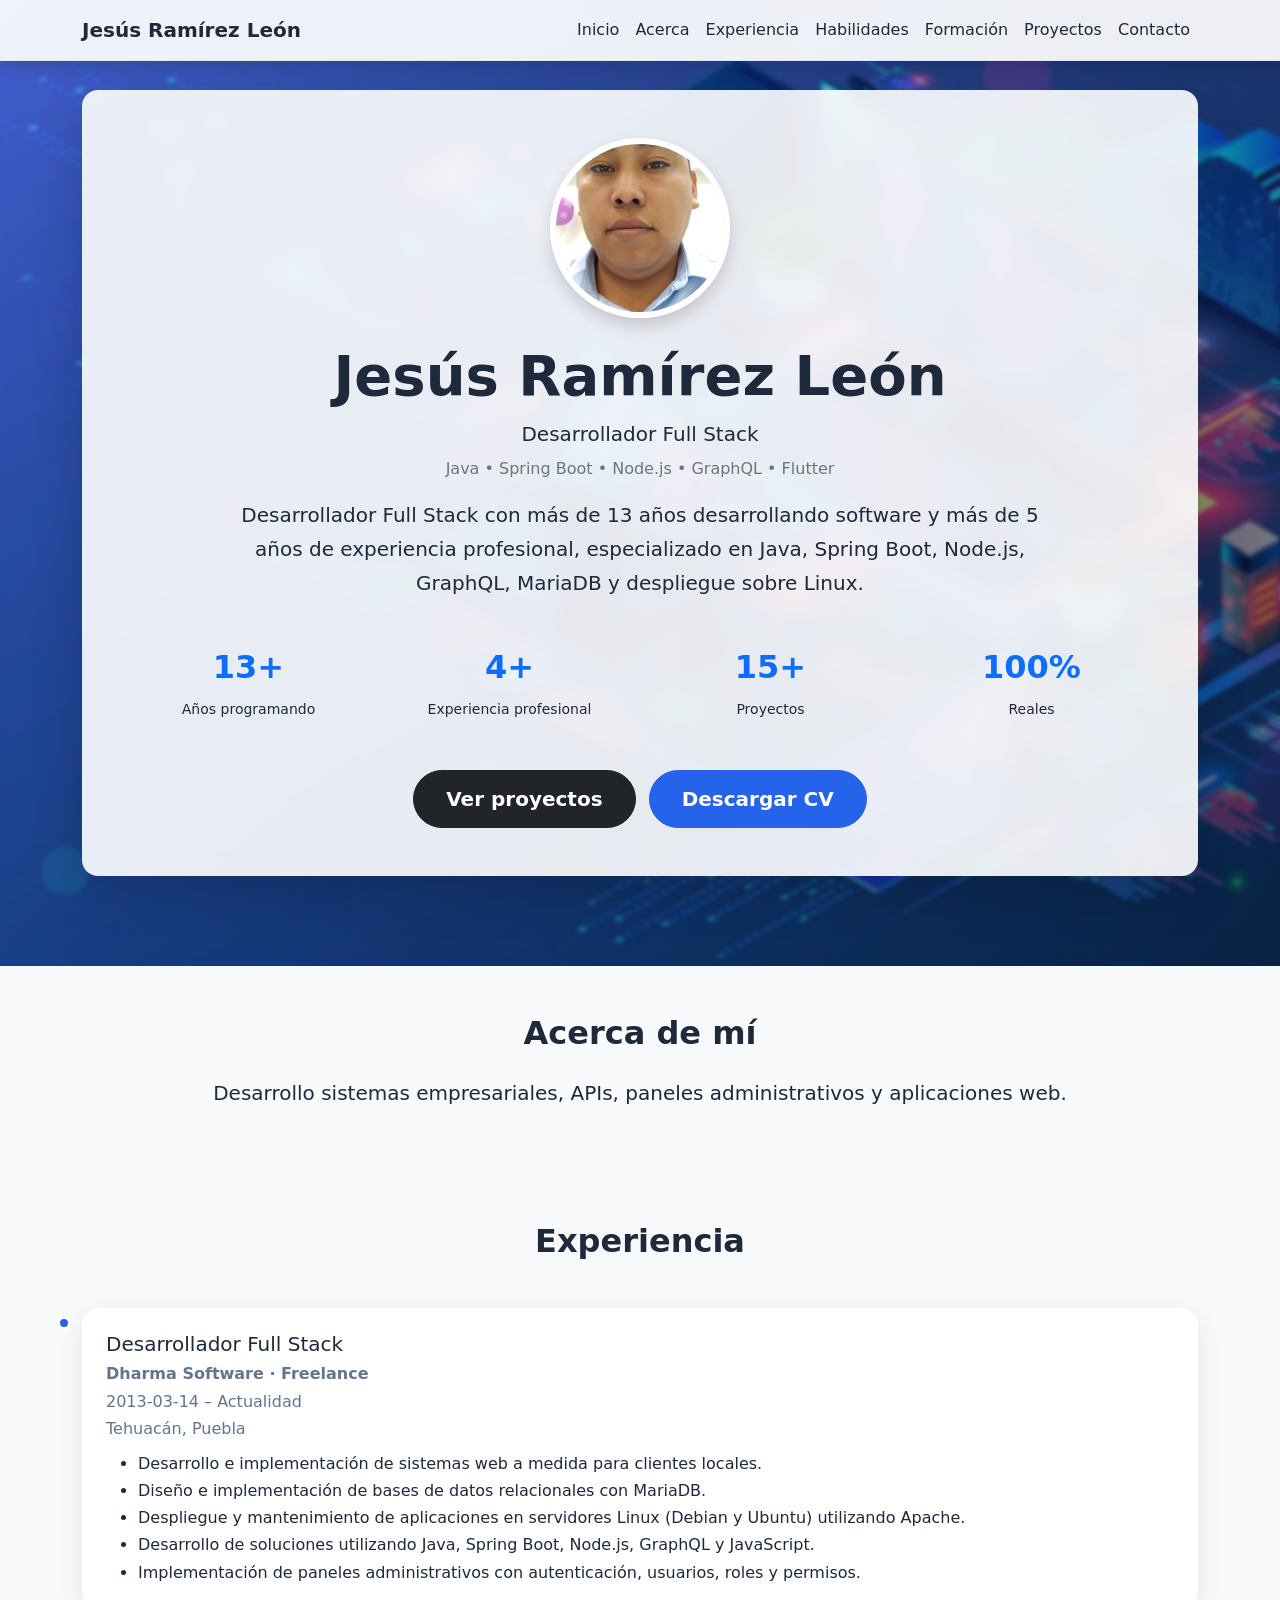
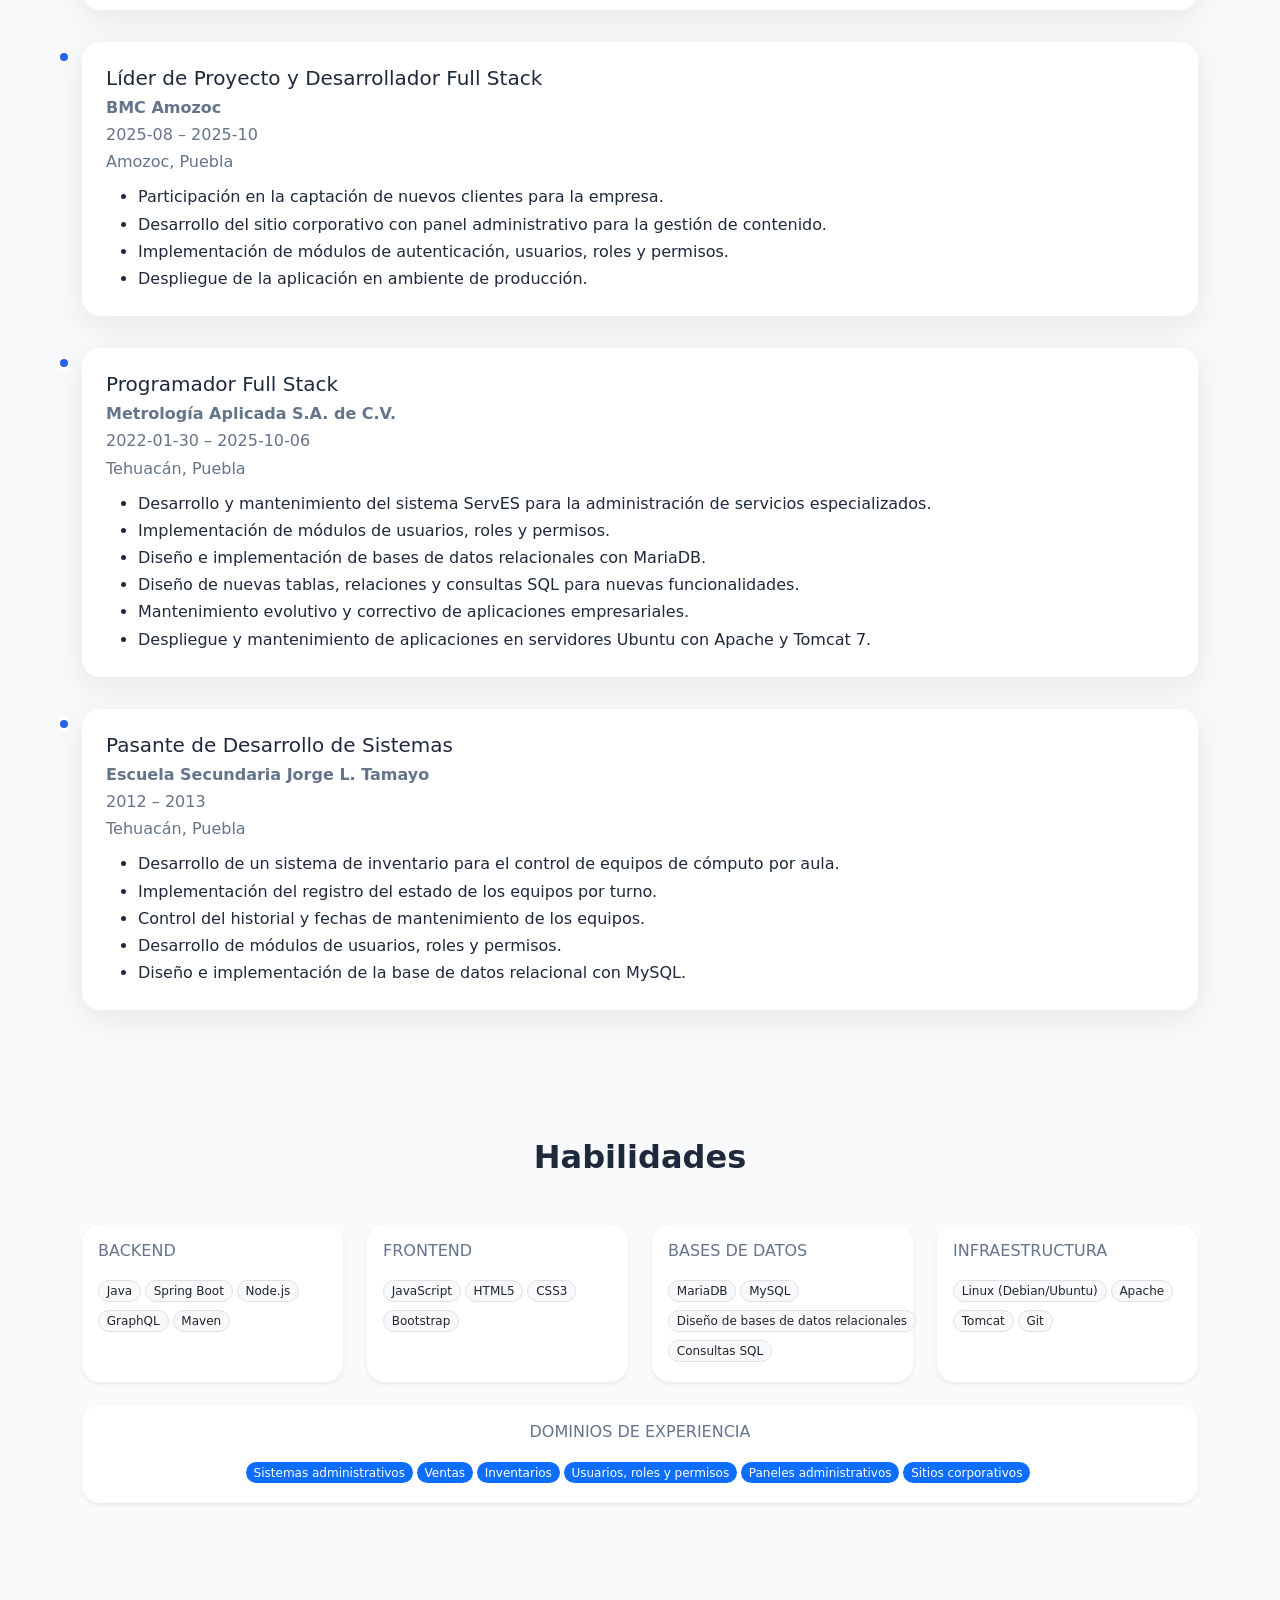
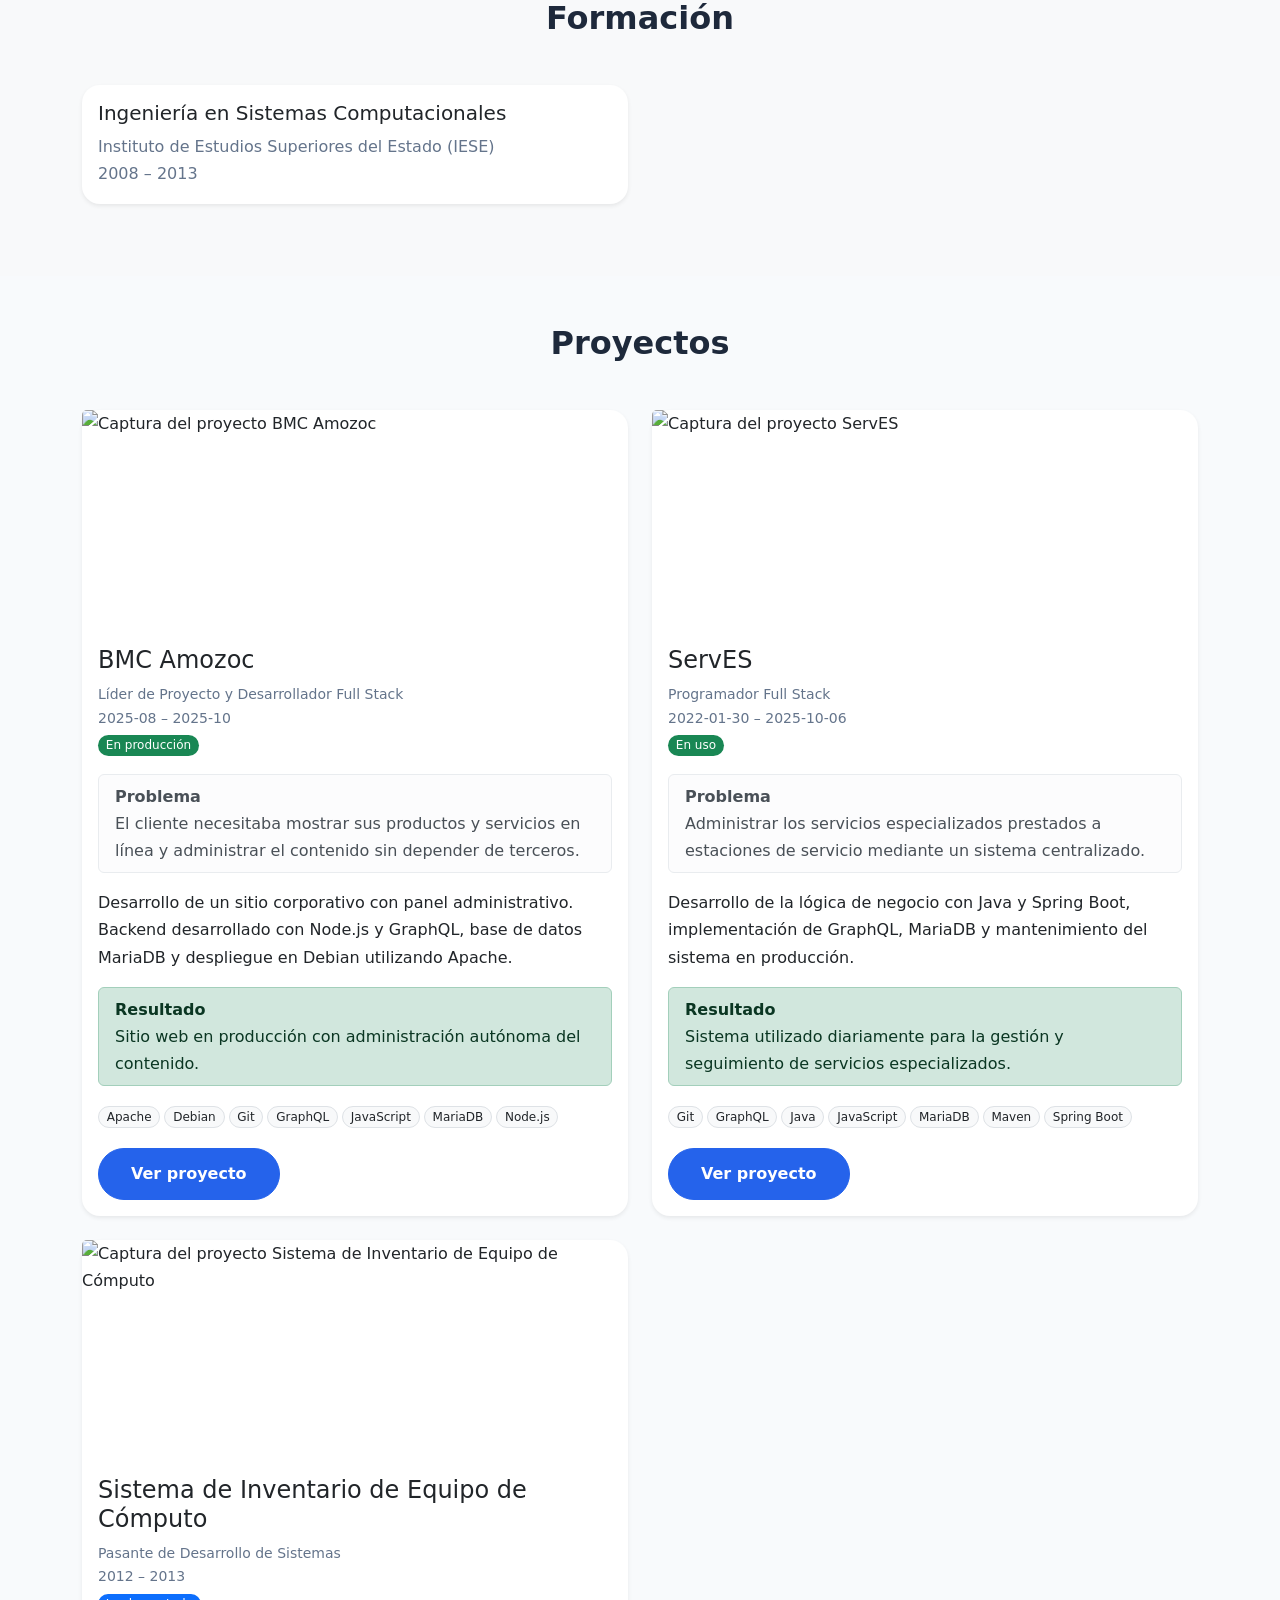
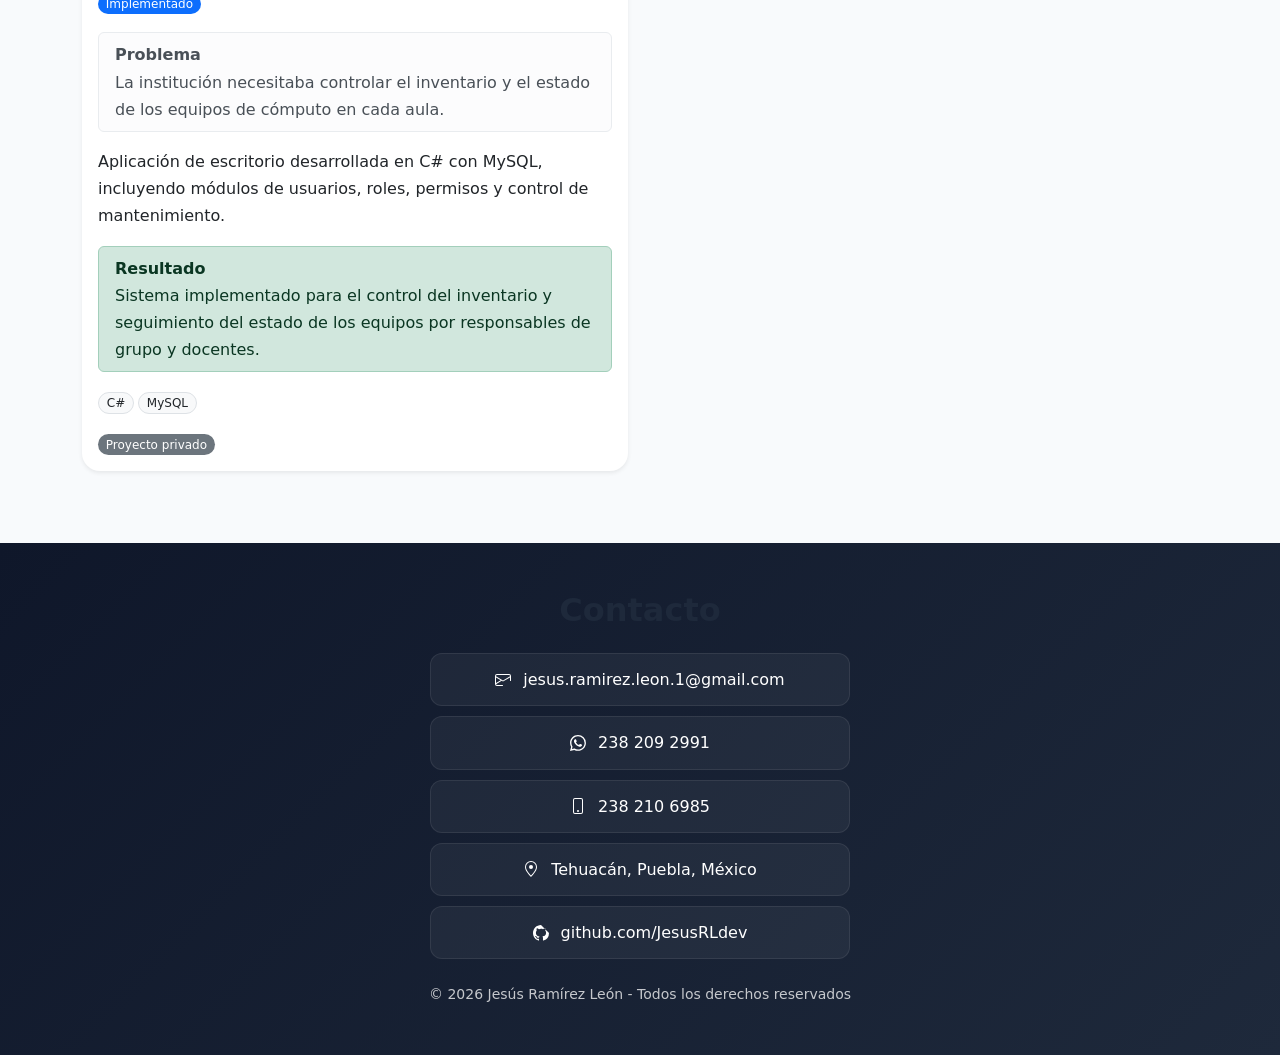
==== commit 7f21d8fc: "*" ====
--- a/index.html
+++ b/index.html
@@ -1,147 +1,274 @@
 <!DOCTYPE html>
 <html lang="es">
+
 <head>
-<meta charset="UTF-8">
-<meta name="viewport" content="width=device-width, initial-scale=1.0">
-<title>Jesús Ramírez León | Desarrollador Full Stack</title>
-<link href="https://cdn.jsdelivr.net/npm/bootstrap@5.3.3/dist/css/bootstrap.min.css" rel="stylesheet">
-<link rel="stylesheet" href="css/style.css">
-<script src="https://cdn.jsdelivr.net/npm/bootstrap@5.3.3/dist/js/bootstrap.bundle.min.js"></script>
-<script type="module" src="js/index.js"></script>
+    <meta charset="UTF-8">
+    <meta name="viewport" content="width=device-width, initial-scale=1.0">
+
+    <title>Jesús Ramírez León | Desarrollador Full Stack | Java | Spring Boot | Node.js</title>
+
+    <!-- SEO -->
+    <meta name="description"
+        content="Portafolio profesional de Jesús Ramírez León, desarrollador Full Stack con más de 13 años desarrollando software y más de 5 años de experiencia profesional. Especialista en Java, Spring Boot, Node.js, GraphQL, Odoo, MariaDB, Oracle y Linux.">
+
+    <meta name="keywords"
+        content="Jesús Ramírez León, desarrollador Full Stack, desarrollador Java, Spring Boot, Node.js, GraphQL, JavaScript, MariaDB, Oracle, Linux, Flutter, GitHub Pages, portafolio, Puebla, Tehuacán, jesús ramírez, jesus ramirez, jesus ramirez leon, jesus ramirez león, jesus rldev, jesusrl dev, jesusrldev, desarrollador web, desarrollador de software, programador, programador web, programador de software">
+
+    <meta name="author" content="Jesús Ramírez León">
+    <meta name="robots" content="index,follow,max-image-preview:large">
+    <meta name="language" content="es-MX">
+    <meta name="theme-color" content="#0D1117">
+
+    <!-- URL canónica -->
+    <link rel="canonical" href="https://jesusrldev.github.io/">
+
+    <!-- Favicon -->
+    <link rel="icon" href="favicon.png" sizes="any">
+    <link rel="icon" type="image/png" sizes="192x192" href="favicon-192.png">
+    <link rel="icon" type="image/png" sizes="512x512" href="favicon-512.png">
+    <link rel="apple-touch-icon" href="favicon-192.png">
+
+    <!-- Manifest -->
+    <link rel="manifest" href="manifest.json">
+
+    <!-- Open Graph -->
+    <meta property="og:type" content="website">
+    <meta property="og:locale" content="es_MX">
+    <meta property="og:site_name" content="Jesús Ramírez León">
+    <meta property="og:title" content="Jesús Ramírez León | Desarrollador Full Stack">
+    <meta property="og:description"
+        content="Desarrollador Full Stack especializado en Java, Spring Boot, Node.js, GraphQL, MariaDB, MongoDB y Oracle.">
+    <meta property="og:url" content="https://jesusrldev.github.io/">
+    <meta property="og:image" content="https://jesusrldev.github.io/img/perfil.jpg">
+    <meta property="og:image:alt" content="Fotografía de Jesús Ramírez León">
+
+    <!-- Twitter -->
+    <meta name="twitter:card" content="summary_large_image">
+    <meta name="twitter:title" content="Jesús Ramírez León | Desarrollador Full Stack">
+    <meta name="twitter:description"
+        content="Portafolio profesional con proyectos reales y experiencia en desarrollo Full Stack.">
+    <meta name="twitter:image" content="https://jesusrldev.github.io/img/perfil.jpg">
+
+    <!-- Datos estructurados -->
+    <script type="application/ld+json">
+    {
+      "@context":"https://schema.org",
+      "@type":"Person",
+      "name":"Jesús Ramírez León",
+      "url":"https://jesusrldev.github.io/",
+      "image":"https://jesusrldev.github.io/img/perfil.jpg",
+      "jobTitle":"Desarrollador Full Stack",
+      "email":"mailto:jesus.ramirez.leon.1@gmail.com",
+      "telephone":"+52 2382092991",
+      "address":{
+        "@type":"PostalAddress",
+        "addressLocality":"Tehuacán",
+        "addressRegion":"Puebla",
+        "addressCountry":"MX"
+      },
+      "sameAs":[
+        "https://github.com/JesusRLdev"
+      ],
+      "knowsAbout":[
+        "Java",
+        "Spring Boot",
+        "Node.js",
+        "GraphQL",
+        "JavaScript",
+        "MariaDB",
+        "Oracle",
+        "Linux",
+        "Flutter",
+        "Odoo",
+        "Git",
+        "Bootstrap"
+      ]
+    }
+    </script>
+
+    <!-- CSS -->
+    <link href="https://cdn.jsdelivr.net/npm/bootstrap@5.3.3/dist/css/bootstrap.min.css" rel="stylesheet">
+    <link rel="stylesheet" href="css/style.css">
+
+    <!-- JS -->
+    <script src="https://cdn.jsdelivr.net/npm/bootstrap@5.3.3/dist/js/bootstrap.bundle.min.js"></script>
+    <script type="module" src="js/index.js"></script>
+
 </head>
+
 <body>
 
-<nav class="navbar navbar-expand-lg navbar-dark bg-dark shadow fixed-top">
-<div class="container">
-<a class="navbar-brand fw-bold" href="#inicio">Jesús Ramírez León</a>
-<button class="navbar-toggler" data-bs-toggle="collapse" data-bs-target="#menu"><span class="navbar-toggler-icon"></span></button>
-<div class="collapse navbar-collapse" id="menu">
-<ul class="navbar-nav ms-auto">
-<li class="nav-item"><a class="nav-link" href="#inicio">Inicio</a></li>
-<li class="nav-item"><a class="nav-link" href="#acerca">Acerca</a></li>
-<li class="nav-item"><a class="nav-link" href="#experiencia">Experiencia</a></li>
-<li class="nav-item"><a class="nav-link" href="#habilidades">Habilidades</a></li>
-<li class="nav-item"><a class="nav-link" href="#formacion">Formación</a></li>
-<li class="nav-item"><a class="nav-link" href="#proyectos">Proyectos</a></li>
-<li class="nav-item"><a class="nav-link" href="#contacto">Contacto</a></li>
-</ul>
-</div>
-</div>
-</nav>
-
-<main>
-
-<section id="inicio">
-<div class="container">
-<div class="hero-card rounded-4 shadow-lg p-5 text-center">
-
-<img src="img/perfil.jpg" class="rounded-circle perfil-img shadow mb-4" alt="Jesús Ramírez León">
-
-<h1 class="display-4 fw-bold">Jesús Ramírez León</h1>
-
-<p class="lead mb-1"><strong>Desarrollador Full Stack</strong></p>
-
-<p class="text-secondary">
-Java • Spring Boot • Node.js • GraphQL • Flutter
-</p>
-
-<p class="lead mx-auto" style="max-width:850px">
-Desarrollador Full Stack con más de <strong>13 años desarrollando software</strong> y más de
-<strong>4 años de experiencia profesional</strong>, especializado en Java,
-Spring Boot, Node.js, GraphQL, MariaDB y despliegue sobre Linux.
-</p>
-
-<div class="row text-center mt-5">
-<div class="col-6 col-md-3"><h2 class="text-primary">13+</h2><small>Años programando</small></div>
-<div class="col-6 col-md-3"><h2 class="text-primary">4+</h2><small>Experiencia profesional</small></div>
-<div class="col-6 col-md-3 mt-3 mt-md-0"><h2 class="text-primary">15+</h2><small>Proyectos</small></div>
-<div class="col-6 col-md-3 mt-3 mt-md-0"><h2 class="text-primary">100%</h2><small>Reales</small></div>
-</div>
-
-<div class="mt-5">
-<a class="btn btn-dark btn-lg" href="#proyectos">Ver proyectos</a>
-<a class="btn btn-primary btn-lg ms-2" download href="data/cv.pdf">Descargar CV</a>
-</div>
-
-</div>
-</div>
-</section>
-
-<section id="acerca" class="py-5">
-<div class="container">
-<h2 class="text-center mb-4">Acerca de mí</h2>
-<p class="lead text-center">
-Desarrollo sistemas empresariales, APIs, paneles administrativos y aplicaciones web.
-</p>
-</div>
-</section>
-
-<section id="experiencia" class="py-5 bg-light"><div class="container"><h2 class="text-center mb-5">Experiencia</h2><div id="listaExperiencia"></div></div></section>
-
-<section id="habilidades" class="py-5"><div class="container"><h2 class="text-center mb-5">Habilidades</h2><div class="row" id="listaHabilidades"></div></div></section>
-
-<section id="formacion" class="py-5 bg-light"><div class="container"><h2 class="text-center mb-5">Formación</h2><div class="row" id="listaFormacion"></div></div></section>
-
-<section id="proyectos" class="py-5"><div class="container"><h2 class="text-center mb-5">Proyectos</h2><div class="row" id="listaProyectos"></div></div></section>
-
-</main>
-
-<footer id="contacto" class="footer-contacto text-white py-5">
-
-    <div class="container text-center contacto-enlaces">
-
-        <h2 class="mb-4">Contacto</h2>
-
-        <!-- EMAIL -->
-        <div>
-            <svg xmlns="http://www.w3.org/2000/svg" width="16" height="16" fill="currentColor" class="bi bi-envelope-at" viewBox="0 0 16 16">
-                <path d="M2 2a2 2 0 0 0-2 2v8.01A2 2 0 0 0 2 14h5.5a.5.5 0 0 0 0-1H2a1 1 0 0 1-.966-.741l5.64-3.471L8 9.583l7-4.2V8.5a.5.5 0 0 0 1 0V4a2 2 0 0 0-2-2zm3.708 6.208L1 11.105V5.383zM1 4.217V4a1 1 0 0 1 1-1h12a1 1 0 0 1 1 1v.217l-7 4.2z"/>
-            </svg>
-            <a href="mailto:jesus.ramirez.leon.1@gmail.com">jesus.ramirez.leon.1@gmail.com</a>
+    <nav class="navbar navbar-expand-lg navbar-dark bg-dark shadow fixed-top">
+        <div class="container">
+            <a class="navbar-brand fw-bold" href="#inicio">Jesús Ramírez León</a>
+            <button class="navbar-toggler" data-bs-toggle="collapse" data-bs-target="#menu"><span
+                    class="navbar-toggler-icon"></span></button>
+            <div class="collapse navbar-collapse" id="menu">
+                <ul class="navbar-nav ms-auto">
+                    <li class="nav-item"><a class="nav-link" href="#inicio">Inicio</a></li>
+                    <li class="nav-item"><a class="nav-link" href="#acerca">Acerca</a></li>
+                    <li class="nav-item"><a class="nav-link" href="#experiencia">Experiencia</a></li>
+                    <li class="nav-item"><a class="nav-link" href="#habilidades">Habilidades</a></li>
+                    <li class="nav-item"><a class="nav-link" href="#formacion">Formación</a></li>
+                    <li class="nav-item"><a class="nav-link" href="#proyectos">Proyectos</a></li>
+                    <li class="nav-item"><a class="nav-link" href="#contacto">Contacto</a></li>
+                </ul>
+            </div>
         </div>
-
-        <!-- WHATSAPP -->
-        <div>
-            <svg xmlns="http://www.w3.org/2000/svg" width="16" height="16" fill="currentColor" class="bi bi-whatsapp" viewBox="0 0 16 16">
-                <path d="M13.601 2.326A7.85 7.85 0 0 0 7.994 0C3.627 0 .068 3.558.064 7.926c0 1.399.366 2.76 1.057 3.965L0 16l4.204-1.102a7.9 7.9 0 0 0 3.79.965h.004c4.368 0 7.926-3.558 7.93-7.93A7.9 7.9 0 0 0 13.6 2.326zM7.994 14.521a6.6 6.6 0 0 1-3.356-.92l-.24-.144-2.494.654.666-2.433-.156-.251a6.56 6.56 0 0 1-1.007-3.505c0-3.626 2.957-6.584 6.591-6.584a6.56 6.56 0 0 1 4.66 1.931 6.56 6.56 0 0 1 1.928 4.66c-.004 3.639-2.961 6.592-6.592 6.592m3.615-4.934c-.197-.099-1.17-.578-1.353-.646-.182-.065-.315-.099-.445.099-.133.197-.513.646-.627.775-.114.133-.232.148-.43.05-.197-.1-.836-.308-1.592-.985-.59-.525-.985-1.175-1.103-1.372-.114-.198-.011-.304.088-.403.087-.088.197-.232.296-.346.1-.114.133-.198.198-.33.065-.134.034-.248-.015-.347-.05-.099-.445-1.076-.612-1.47-.16-.389-.323-.335-.445-.34-.114-.007-.247-.007-.38-.007a.73.73 0 0 0-.529.247c-.182.198-.691.677-.691 1.654s.71 1.916.81 2.049c.098.133 1.394 2.132 3.383 2.992.47.205.84.326 1.129.418.475.152.904.129 1.246.08.38-.058 1.171-.48 1.338-.943.164-.464.164-.86.114-.943-.049-.084-.182-.133-.38-.232"/>
-            </svg>
-            <a href="https://wa.me/qr/3GSEZBKUOVZTL1" target="_blank">238 209 2991</a>
+    </nav>
+
+    <main>
+
+        <section id="inicio">
+            <div class="container">
+                <div class="hero-card rounded-4 shadow-lg p-5 text-center">
+
+                    <img src="img/perfil.jpg" class="rounded-circle perfil-img shadow mb-4" alt="Jesús Ramírez León">
+
+                    <h1 class="display-4 fw-bold">Jesús Ramírez León</h1>
+
+                    <p class="lead mb-1"><strong>Desarrollador Full Stack</strong></p>
+
+                    <p class="text-secondary">
+                        Java • Spring Boot • Node.js • GraphQL • Flutter
+                    </p>
+
+                    <p class="lead mx-auto" style="max-width:850px">
+                        Desarrollador Full Stack con más de <strong>13 años desarrollando software</strong> y más de
+                        <strong>5 años de experiencia profesional</strong>, especializado en Java,
+                        Spring Boot, Node.js, GraphQL, MariaDB y despliegue sobre Linux.
+                    </p>
+
+                    <div class="row text-center mt-5">
+                        <div class="col-6 col-md-3">
+                            <h2 class="text-primary">13+</h2><small>Años programando</small>
+                        </div>
+                        <div class="col-6 col-md-3">
+                            <h2 class="text-primary">4+</h2><small>Experiencia profesional</small>
+                        </div>
+                        <div class="col-6 col-md-3 mt-3 mt-md-0">
+                            <h2 class="text-primary">15+</h2><small>Proyectos</small>
+                        </div>
+                        <div class="col-6 col-md-3 mt-3 mt-md-0">
+                            <h2 class="text-primary">100%</h2><small>Reales</small>
+                        </div>
+                    </div>
+
+                    <div class="mt-5">
+                        <a class="btn btn-dark btn-lg" href="#proyectos">Ver proyectos</a>
+                        <a class="btn btn-primary btn-lg ms-2" download href="data/cv.pdf">Descargar CV</a>
+                    </div>
+
+                </div>
+            </div>
+        </section>
+
+        <section id="acerca" class="py-5">
+            <div class="container">
+                <h2 class="text-center mb-4">Acerca de mí</h2>
+                <p class="lead text-center">
+                    Desarrollo sistemas empresariales, APIs, paneles administrativos y aplicaciones web.
+                </p>
+            </div>
+        </section>
+
+        <section id="experiencia" class="py-5 bg-light">
+            <div class="container">
+                <h2 class="text-center mb-5">Experiencia</h2>
+                <div id="listaExperiencia"></div>
+            </div>
+        </section>
+
+        <section id="habilidades" class="py-5">
+            <div class="container">
+                <h2 class="text-center mb-5">Habilidades</h2>
+                <div class="row" id="listaHabilidades"></div>
+            </div>
+        </section>
+
+        <section id="formacion" class="py-5 bg-light">
+            <div class="container">
+                <h2 class="text-center mb-5">Formación</h2>
+                <div class="row" id="listaFormacion"></div>
+            </div>
+        </section>
+
+        <section id="proyectos" class="py-5">
+            <div class="container">
+                <h2 class="text-center mb-5">Proyectos</h2>
+                <div class="row" id="listaProyectos"></div>
+            </div>
+        </section>
+
+    </main>
+
+    <footer id="contacto" class="footer-contacto text-white py-5">
+
+        <div class="container text-center contacto-enlaces">
+
+            <h2 class="mb-4">Contacto</h2>
+
+            <!-- EMAIL -->
+            <div>
+                <svg xmlns="http://www.w3.org/2000/svg" width="16" height="16" fill="currentColor"
+                    class="bi bi-envelope-at" viewBox="0 0 16 16">
+                    <path
+                        d="M2 2a2 2 0 0 0-2 2v8.01A2 2 0 0 0 2 14h5.5a.5.5 0 0 0 0-1H2a1 1 0 0 1-.966-.741l5.64-3.471L8 9.583l7-4.2V8.5a.5.5 0 0 0 1 0V4a2 2 0 0 0-2-2zm3.708 6.208L1 11.105V5.383zM1 4.217V4a1 1 0 0 1 1-1h12a1 1 0 0 1 1 1v.217l-7 4.2z" />
+                </svg>
+                <a href="mailto:jesus.ramirez.leon.1@gmail.com">jesus.ramirez.leon.1@gmail.com</a>
+            </div>
+
+            <!-- WHATSAPP -->
+            <div>
+                <svg xmlns="http://www.w3.org/2000/svg" width="16" height="16" fill="currentColor"
+                    class="bi bi-whatsapp" viewBox="0 0 16 16">
+                    <path
+                        d="M13.601 2.326A7.85 7.85 0 0 0 7.994 0C3.627 0 .068 3.558.064 7.926c0 1.399.366 2.76 1.057 3.965L0 16l4.204-1.102a7.9 7.9 0 0 0 3.79.965h.004c4.368 0 7.926-3.558 7.93-7.93A7.9 7.9 0 0 0 13.6 2.326zM7.994 14.521a6.6 6.6 0 0 1-3.356-.92l-.24-.144-2.494.654.666-2.433-.156-.251a6.56 6.56 0 0 1-1.007-3.505c0-3.626 2.957-6.584 6.591-6.584a6.56 6.56 0 0 1 4.66 1.931 6.56 6.56 0 0 1 1.928 4.66c-.004 3.639-2.961 6.592-6.592 6.592m3.615-4.934c-.197-.099-1.17-.578-1.353-.646-.182-.065-.315-.099-.445.099-.133.197-.513.646-.627.775-.114.133-.232.148-.43.05-.197-.1-.836-.308-1.592-.985-.59-.525-.985-1.175-1.103-1.372-.114-.198-.011-.304.088-.403.087-.088.197-.232.296-.346.1-.114.133-.198.198-.33.065-.134.034-.248-.015-.347-.05-.099-.445-1.076-.612-1.47-.16-.389-.323-.335-.445-.34-.114-.007-.247-.007-.38-.007a.73.73 0 0 0-.529.247c-.182.198-.691.677-.691 1.654s.71 1.916.81 2.049c.098.133 1.394 2.132 3.383 2.992.47.205.84.326 1.129.418.475.152.904.129 1.246.08.38-.058 1.171-.48 1.338-.943.164-.464.164-.86.114-.943-.049-.084-.182-.133-.38-.232" />
+                </svg>
+                <a href="https://wa.me/qr/3GSEZBKUOVZTL1" target="_blank">238 209 2991</a>
+            </div>
+
+            <!-- TELÉFONO -->
+            <div>
+                <svg xmlns="http://www.w3.org/2000/svg" width="16" height="16" fill="currentColor" class="bi bi-phone"
+                    viewBox="0 0 16 16">
+                    <path
+                        d="M11 1a1 1 0 0 1 1 1v12a1 1 0 0 1-1 1H5a1 1 0 0 1-1-1V2a1 1 0 0 1 1-1zM5 0a2 2 0 0 0-2 2v12a2 2 0 0 0 2 2h6a2 2 0 0 0 2-2V2a2 2 0 0 0-2-2z" />
+                    <path d="M8 14a1 1 0 1 0 0-2 1 1 0 0 0 0 2" />
+                </svg>
+                <a href="tel:2382106985">238 210 6985</a>
+            </div>
+
+            <!-- UBICACIÓN -->
+            <div>
+                <svg xmlns="http://www.w3.org/2000/svg" width="16" height="16" fill="currentColor" class="bi bi-geo-alt"
+                    viewBox="0 0 16 16">
+                    <path
+                        d="M12.166 8.94c-.524 1.062-1.234 2.12-1.96 3.07A32 32 0 0 1 8 14.58a32 32 0 0 1-2.206-2.57c-.726-.95-1.436-2.008-1.96-3.07C3.304 7.867 3 6.862 3 6a5 5 0 0 1 10 0c0 .862-.305 1.867-.834 2.94M8 16s6-5.686 6-10A6 6 0 0 0 2 6c0 4.314 6 10 6 10" />
+                    <path d="M8 8a2 2 0 1 1 0-4 2 2 0 1 1 0 4" />
+                </svg>
+                Tehuacán, Puebla, México
+            </div>
+
+            <!-- GITHUB -->
+            <div>
+                <svg xmlns="http://www.w3.org/2000/svg" width="16" height="16" fill="currentColor" class="bi bi-github"
+                    viewBox="0 0 16 16">
+                    <path
+                        d="M8 0C3.58 0 0 3.58 0 8c0 3.54 2.29 6.53 5.47 7.59.4.07.55-.17.55-.38 0-.19-.01-.82-.01-1.49-2.01.37-2.53-.49-2.69-.94-.09-.23-.48-.94-.82-1.13-.28-.15-.68-.52-.01-.53.63-.01 1.08.58 1.23.82.72 1.21 1.87.87 2.33.66.07-.52.28-.87.51-1.07-1.78-.2-3.64-.89-3.64-3.95 0-.87.31-1.59.82-2.15-.08-.2-.36-1.02.08-2.12 0 0 .67-.21 2.18.82a7.52 7.52 0 0 1 2-.27c.68 0 1.36.09 2 .27 1.51-1.04 2.18-.82 2.18-.82.44 1.1.16 1.92.08 2.12.51.56.82 1.27.82 2.15 0 3.07-1.87 3.75-3.65 3.95.29.25.54.73.54 1.48 0 1.07-.01 1.93-.01 2.2 0 .21.15.46.55.38A8.01 8.01 0 0 0 16 8" />
+                </svg>
+                <a href="https://github.com/JesusRLdev" target="_blank">github.com/JesusRLdev</a>
+            </div>
+
         </div>
 
-        <!-- TELÉFONO -->
-        <div>
-            <svg xmlns="http://www.w3.org/2000/svg" width="16" height="16" fill="currentColor" class="bi bi-phone" viewBox="0 0 16 16">
-                <path d="M11 1a1 1 0 0 1 1 1v12a1 1 0 0 1-1 1H5a1 1 0 0 1-1-1V2a1 1 0 0 1 1-1zM5 0a2 2 0 0 0-2 2v12a2 2 0 0 0 2 2h6a2 2 0 0 0 2-2V2a2 2 0 0 0-2-2z"/>
-                <path d="M8 14a1 1 0 1 0 0-2 1 1 0 0 0 0 2"/>
-            </svg>
-            <a href="tel:2382106985">238 210 6985</a>
+        <div class="text-center mt-4 small opacity-75">
+            © 2026 Jesús Ramírez León - Todos los derechos reservados
         </div>
 
-        <!-- UBICACIÓN -->
-        <div>
-            <svg xmlns="http://www.w3.org/2000/svg" width="16" height="16" fill="currentColor" class="bi bi-geo-alt" viewBox="0 0 16 16">
-                <path d="M12.166 8.94c-.524 1.062-1.234 2.12-1.96 3.07A32 32 0 0 1 8 14.58a32 32 0 0 1-2.206-2.57c-.726-.95-1.436-2.008-1.96-3.07C3.304 7.867 3 6.862 3 6a5 5 0 0 1 10 0c0 .862-.305 1.867-.834 2.94M8 16s6-5.686 6-10A6 6 0 0 0 2 6c0 4.314 6 10 6 10"/>
-                <path d="M8 8a2 2 0 1 1 0-4 2 2 0 1 1 0 4"/>
-            </svg>
-            Tehuacán, Puebla, México
-        </div>
-
-        <!-- GITHUB -->
-        <div>
-            <svg xmlns="http://www.w3.org/2000/svg" width="16" height="16" fill="currentColor" class="bi bi-github" viewBox="0 0 16 16">
-                <path d="M8 0C3.58 0 0 3.58 0 8c0 3.54 2.29 6.53 5.47 7.59.4.07.55-.17.55-.38 0-.19-.01-.82-.01-1.49-2.01.37-2.53-.49-2.69-.94-.09-.23-.48-.94-.82-1.13-.28-.15-.68-.52-.01-.53.63-.01 1.08.58 1.23.82.72 1.21 1.87.87 2.33.66.07-.52.28-.87.51-1.07-1.78-.2-3.64-.89-3.64-3.95 0-.87.31-1.59.82-2.15-.08-.2-.36-1.02.08-2.12 0 0 .67-.21 2.18.82a7.52 7.52 0 0 1 2-.27c.68 0 1.36.09 2 .27 1.51-1.04 2.18-.82 2.18-.82.44 1.1.16 1.92.08 2.12.51.56.82 1.27.82 2.15 0 3.07-1.87 3.75-3.65 3.95.29.25.54.73.54 1.48 0 1.07-.01 1.93-.01 2.2 0 .21.15.46.55.38A8.01 8.01 0 0 0 16 8"/>
-            </svg>
-            <a href="https://github.com/JesusRLdev" target="_blank">github.com/JesusRLdev</a>
-        </div>
-
-    </div>
-
-    <div class="text-center mt-4 small opacity-75">
-        © 2026 Jesús Ramírez León - Todos los derechos reservados
-    </div>
-
-</footer>
+    </footer>
 
 
 </body>
+
 </html>
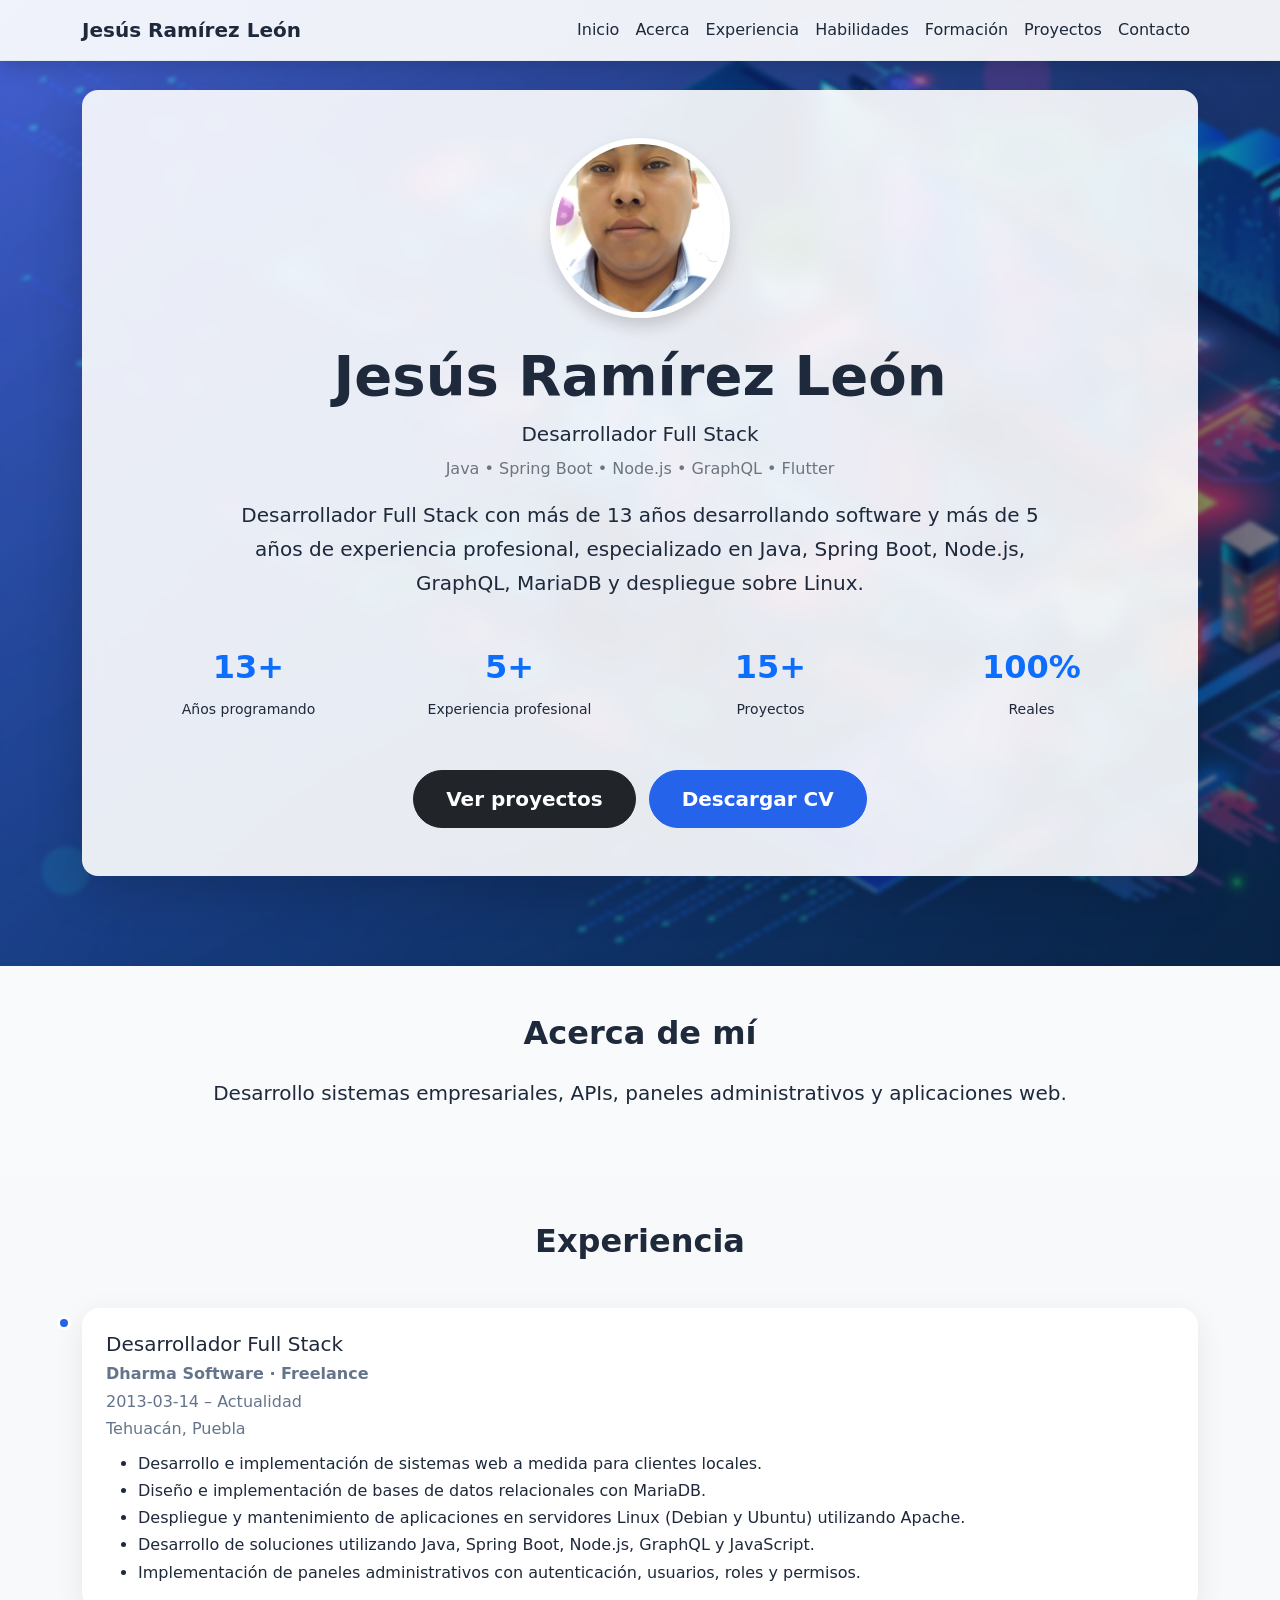
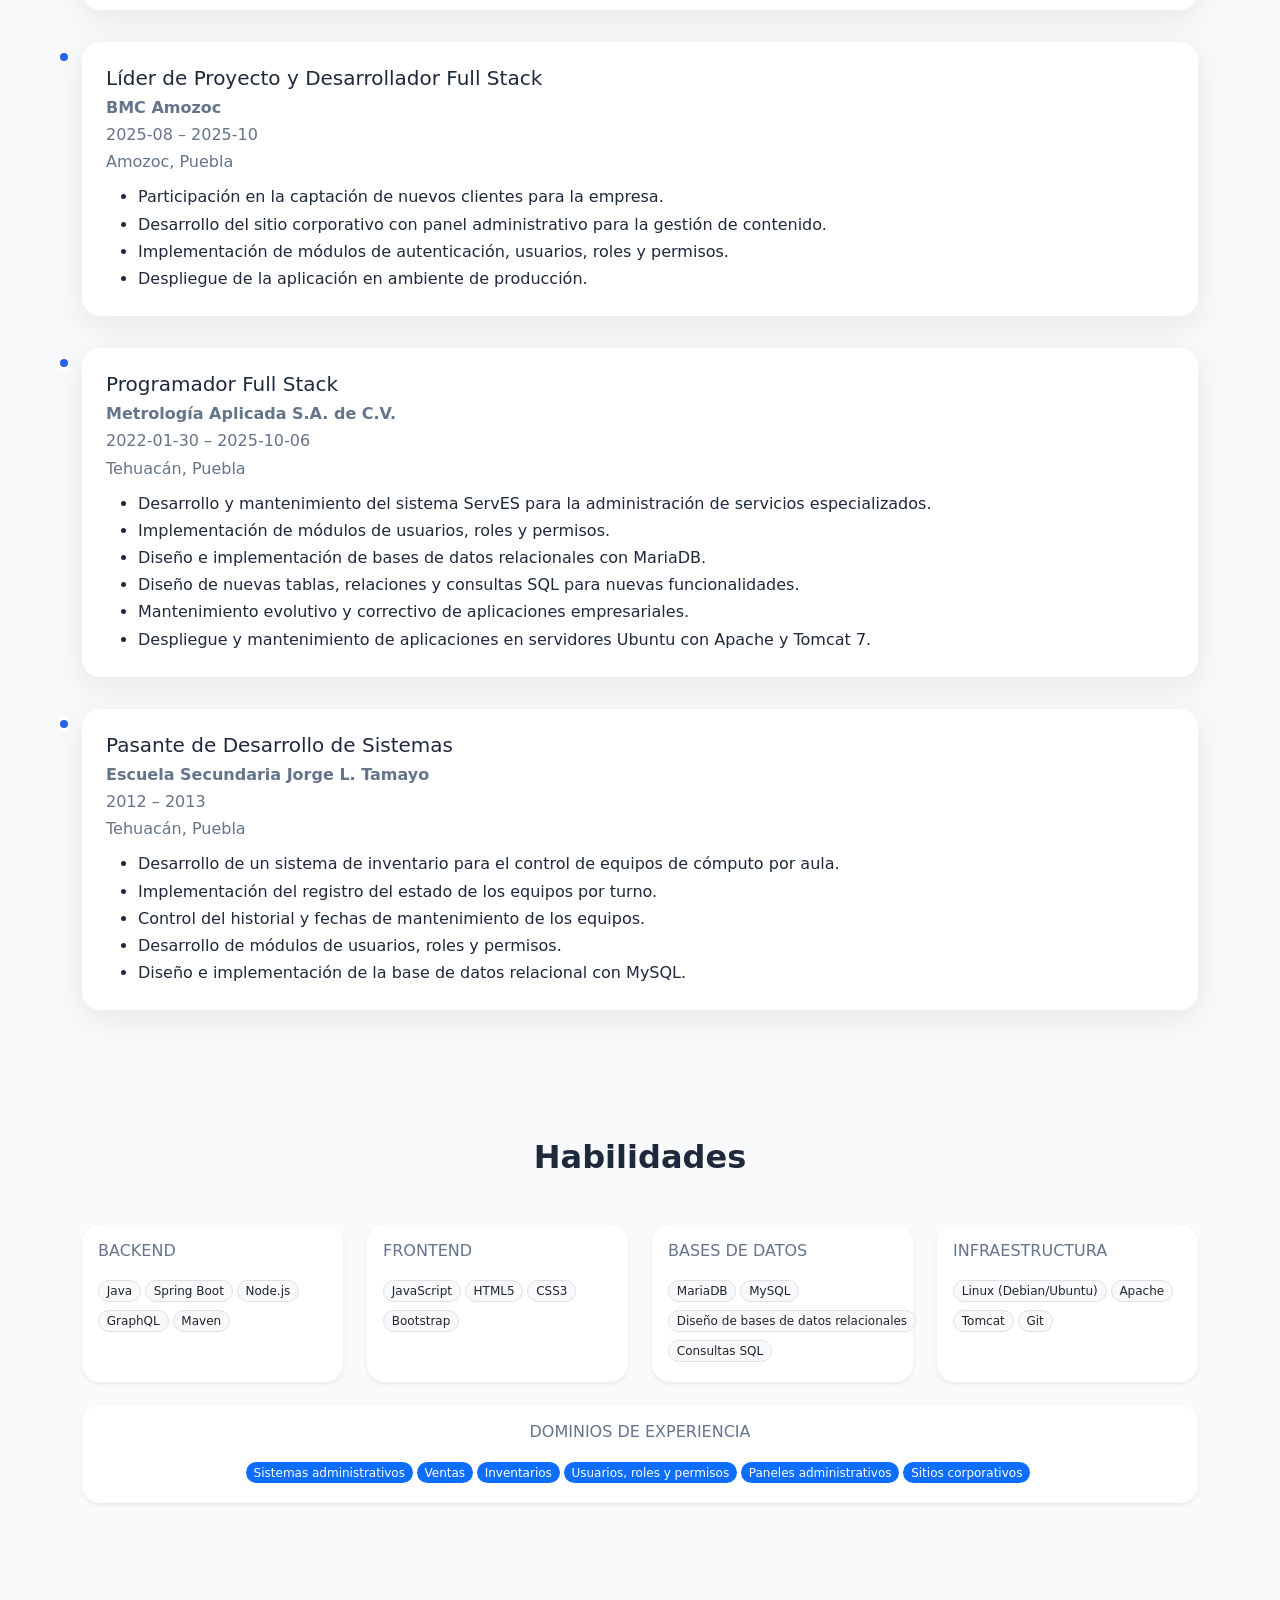
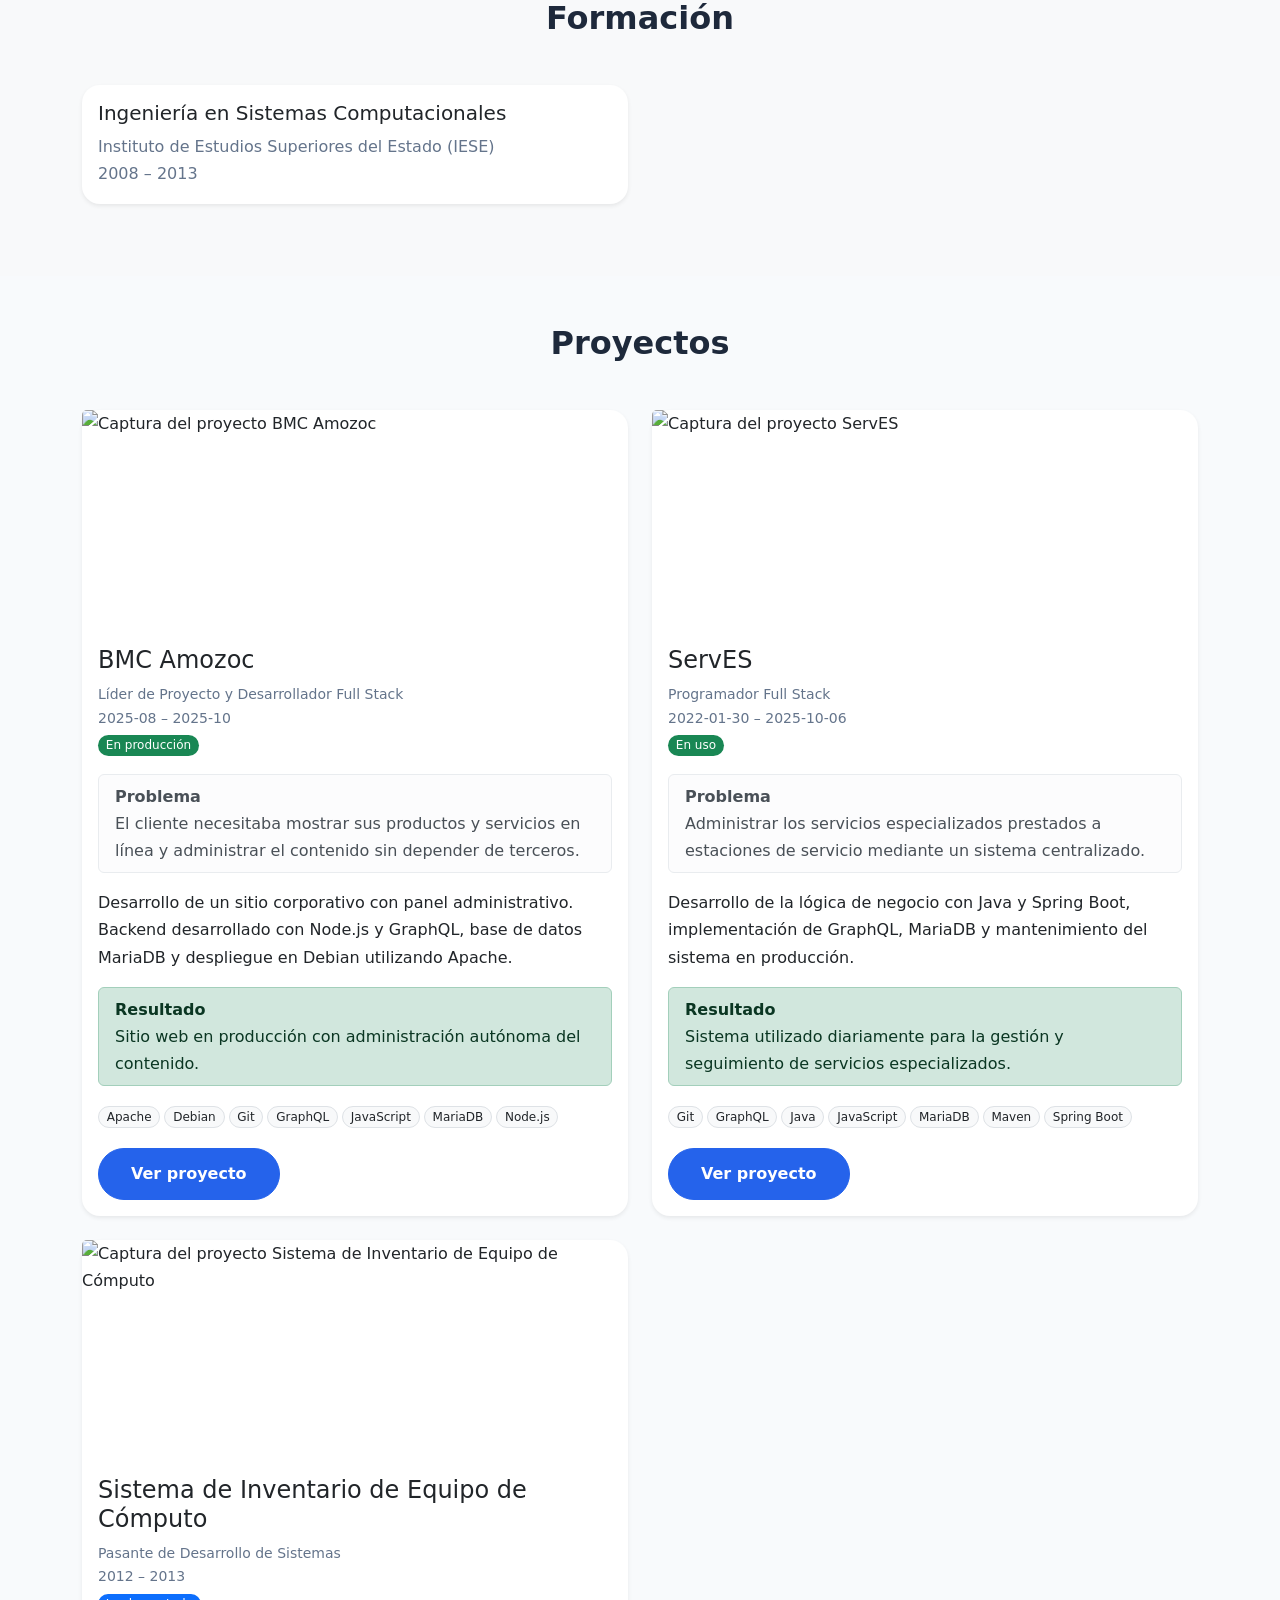
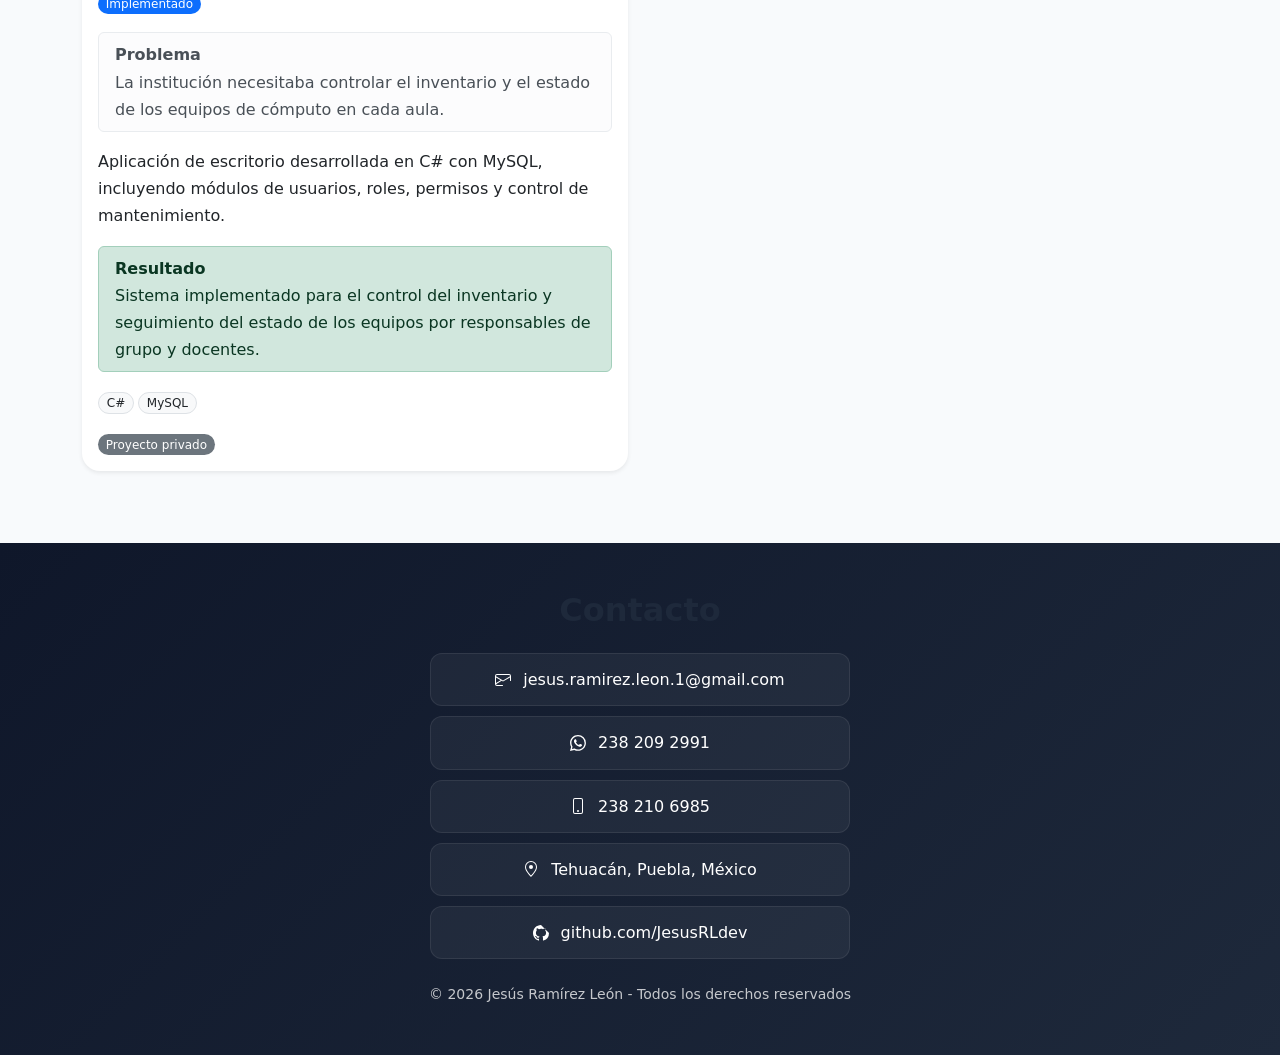
==== commit 3d620105: "*" ====
--- a/index.html
+++ b/index.html
@@ -144,7 +144,7 @@
                             <h2 class="text-primary">13+</h2><small>Años programando</small>
                         </div>
                         <div class="col-6 col-md-3">
-                            <h2 class="text-primary">4+</h2><small>Experiencia profesional</small>
+                            <h2 class="text-primary">5+</h2><small>Experiencia profesional</small>
                         </div>
                         <div class="col-6 col-md-3 mt-3 mt-md-0">
                             <h2 class="text-primary">15+</h2><small>Proyectos</small>
